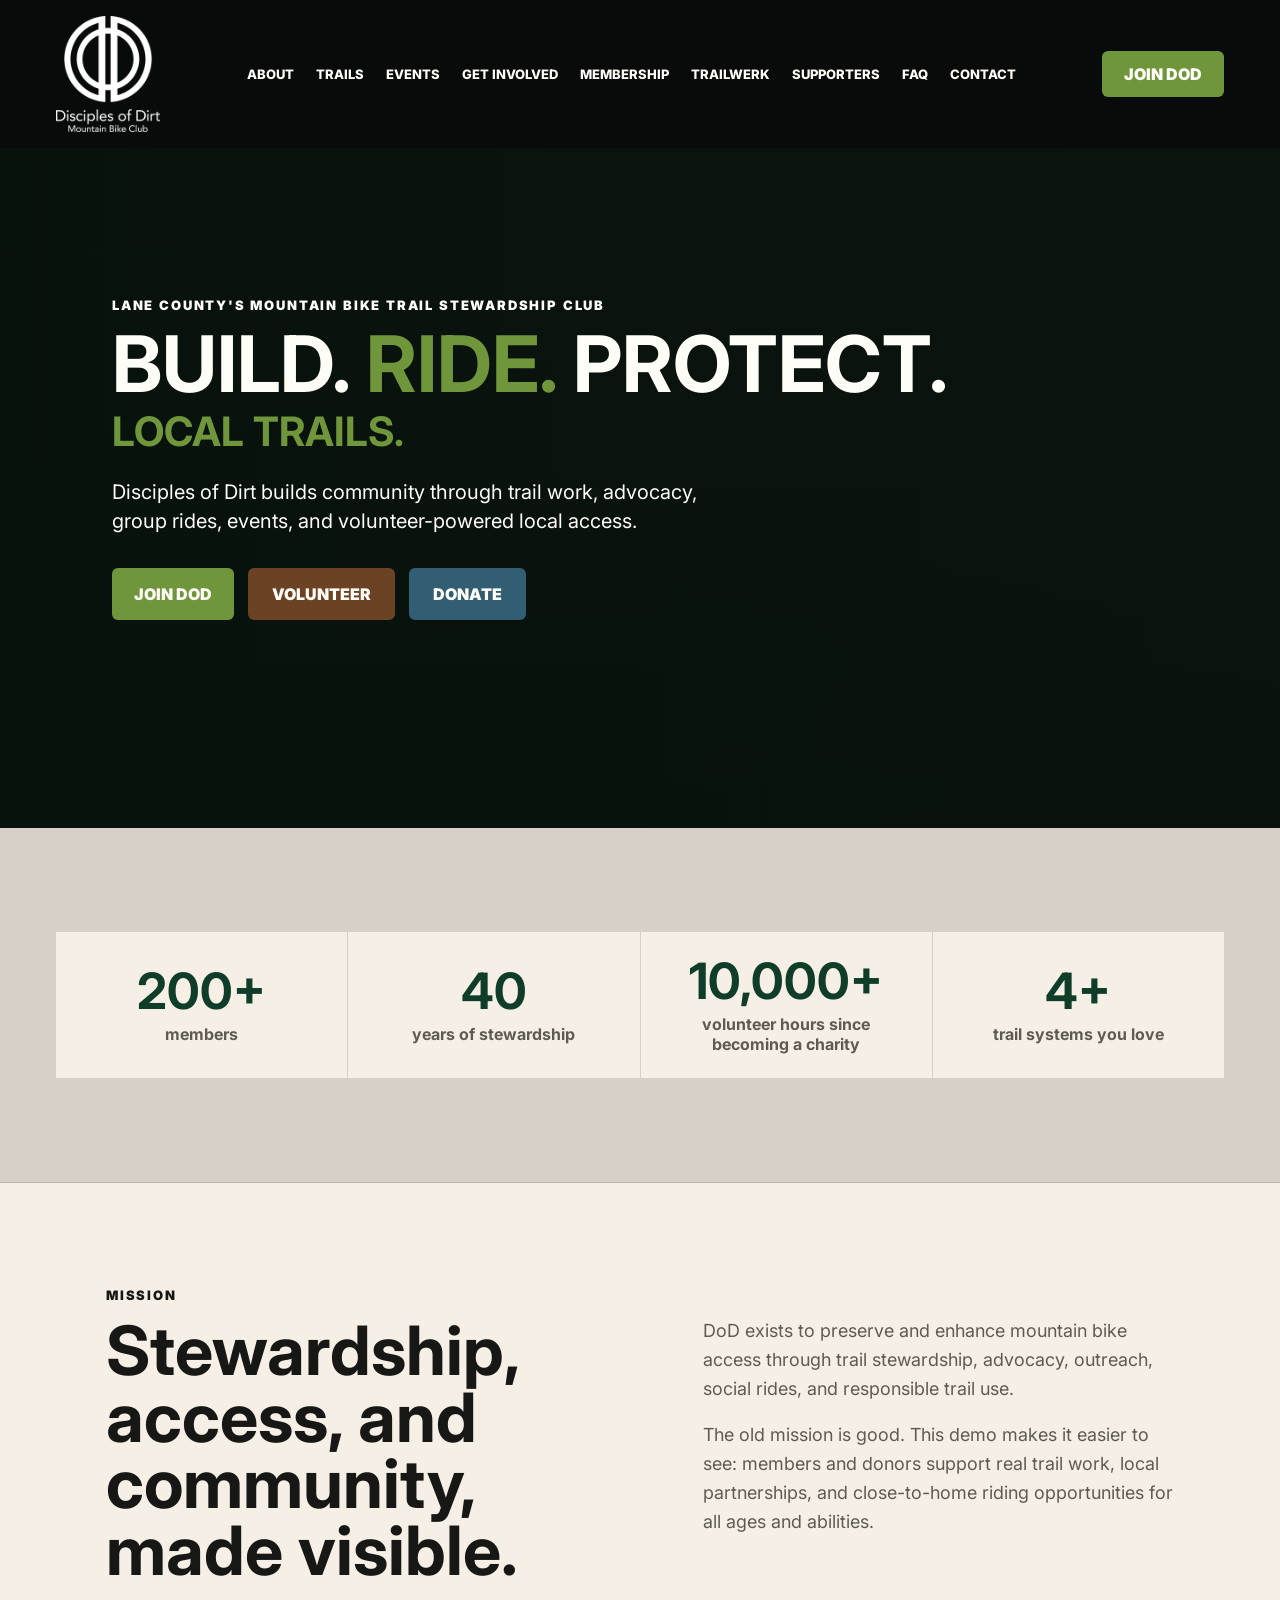
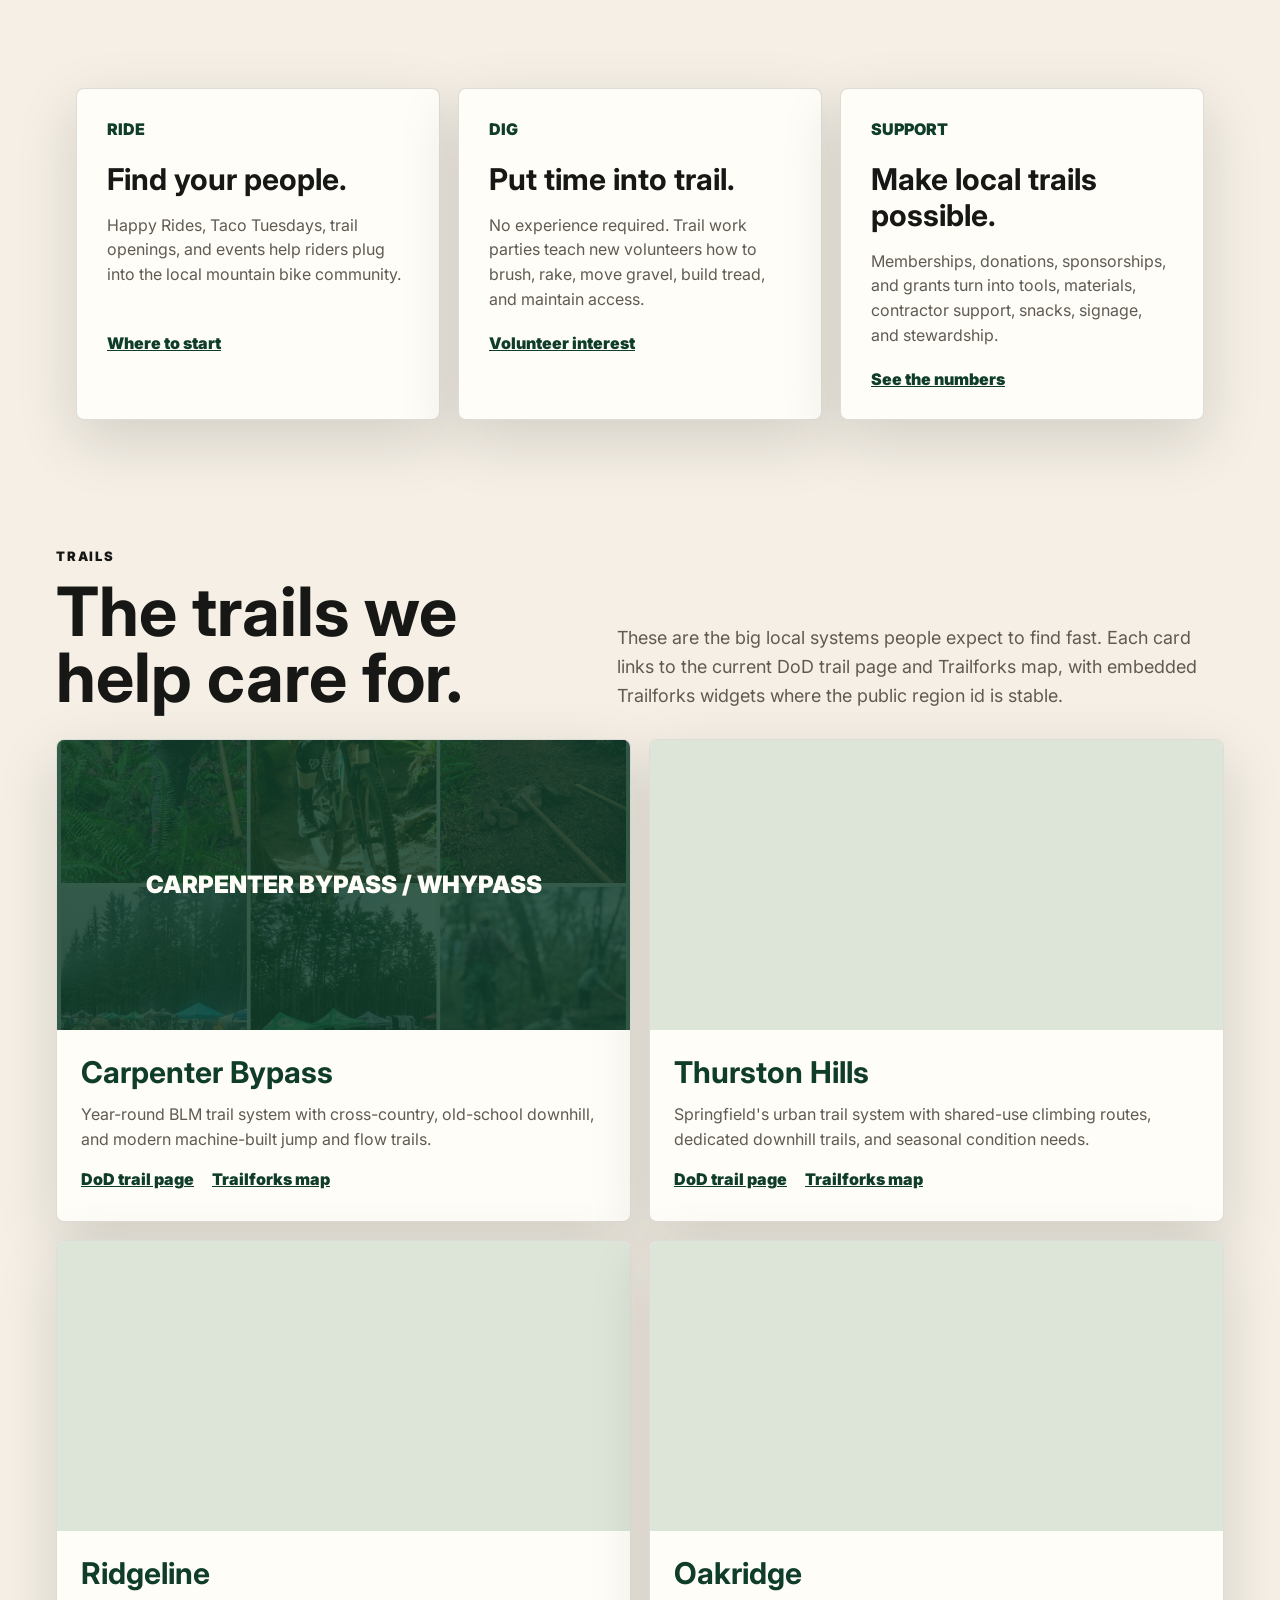
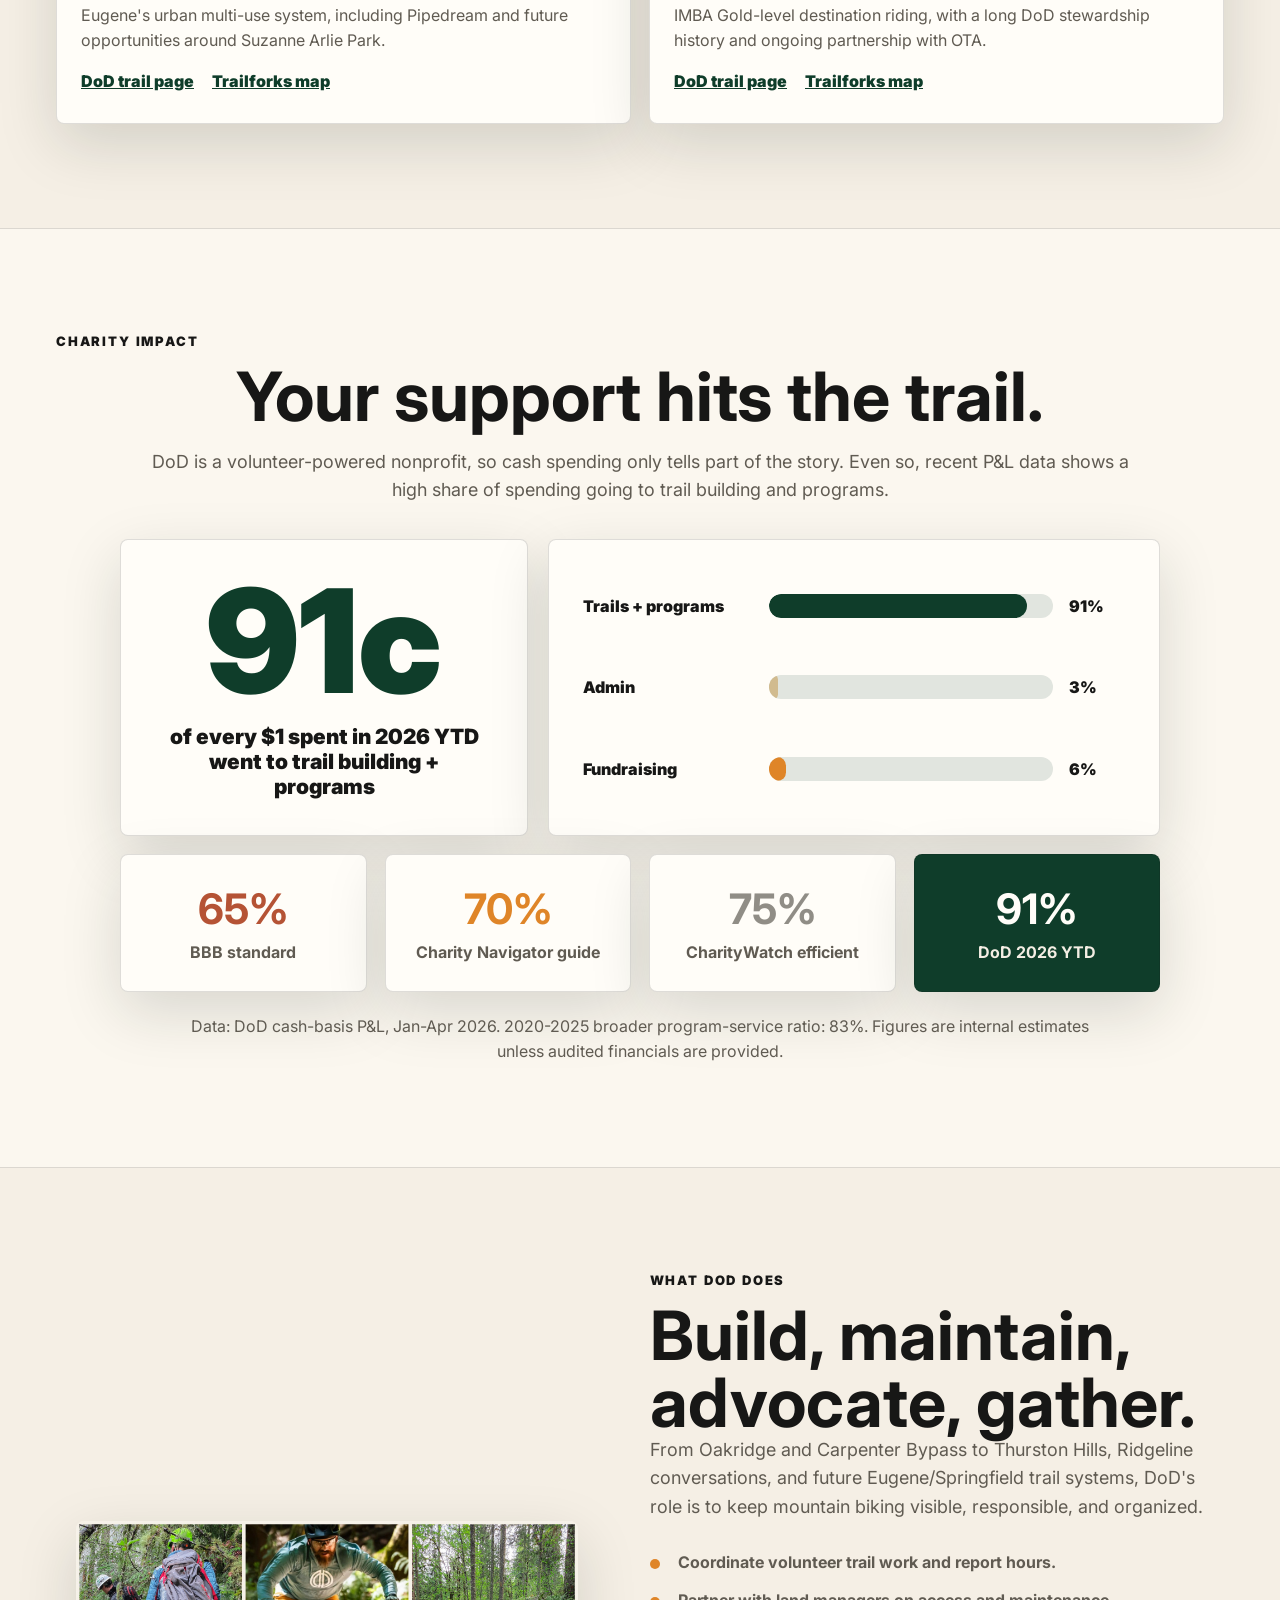
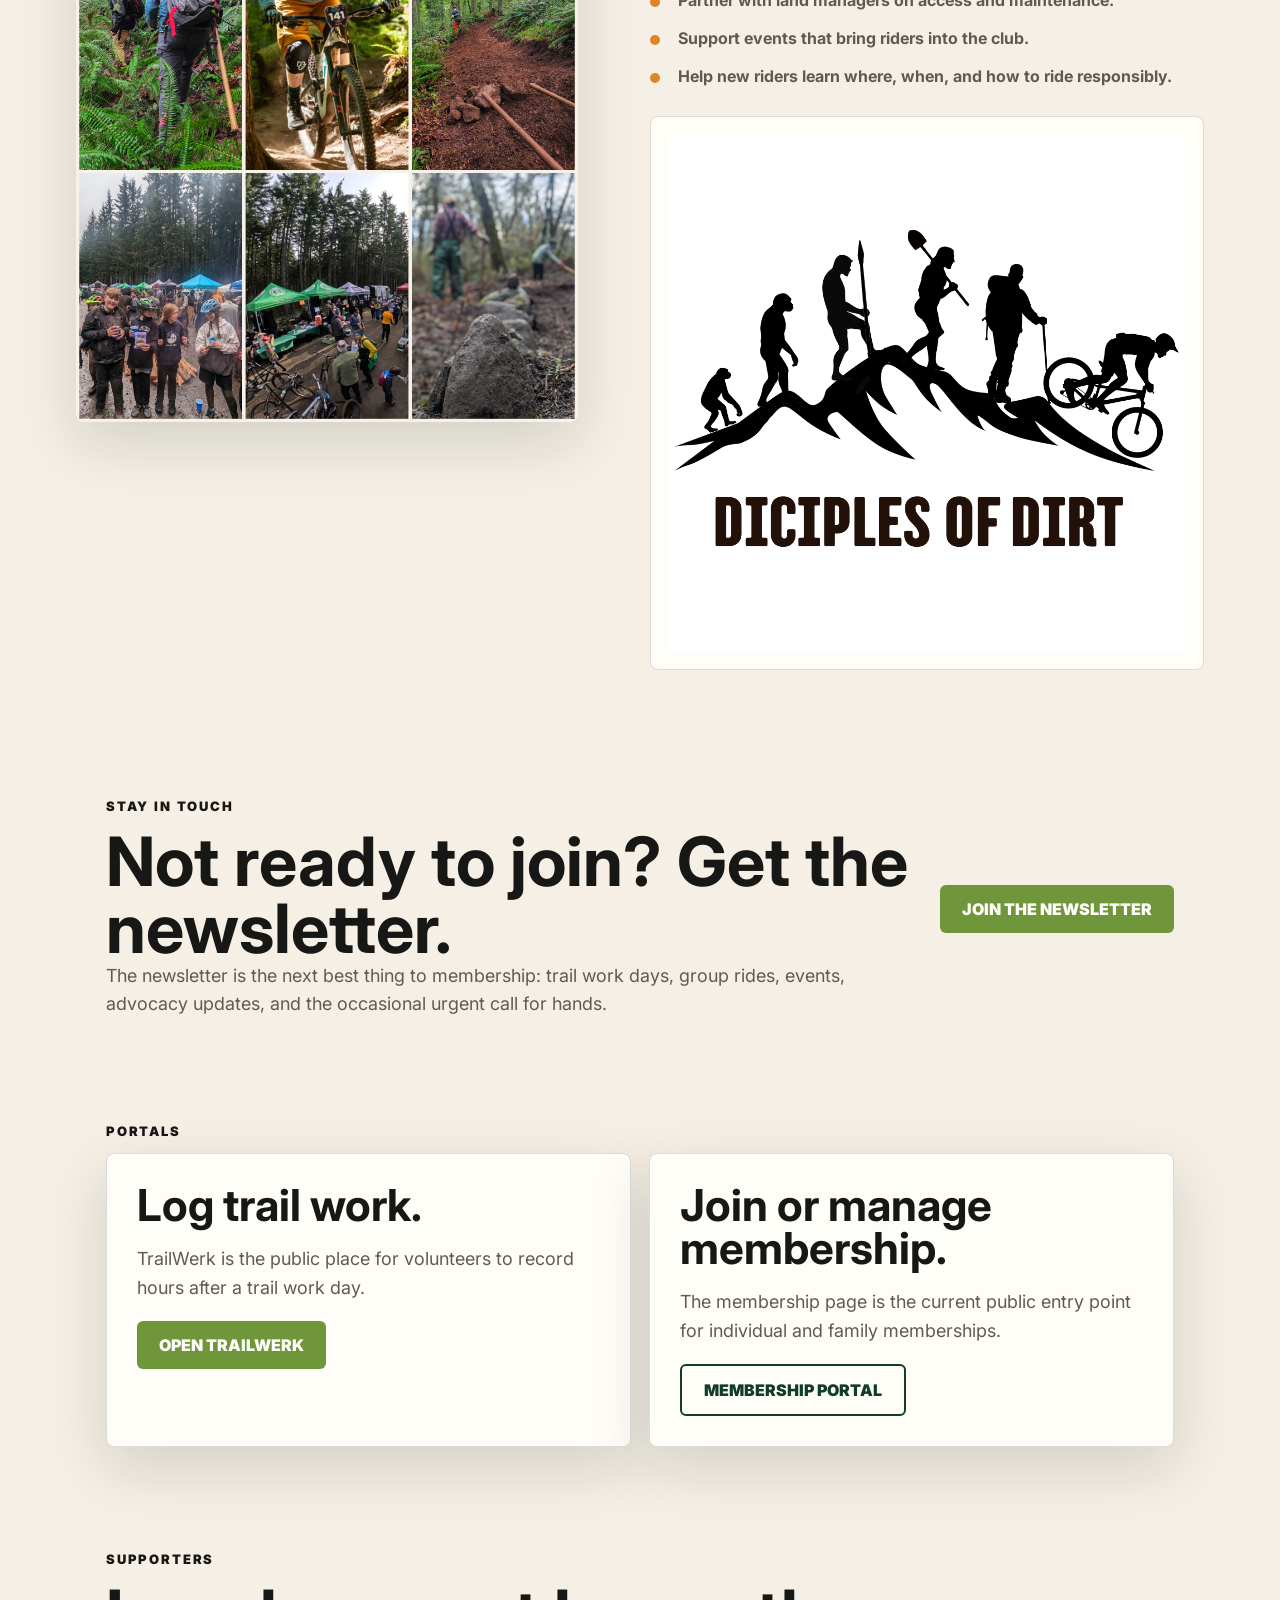
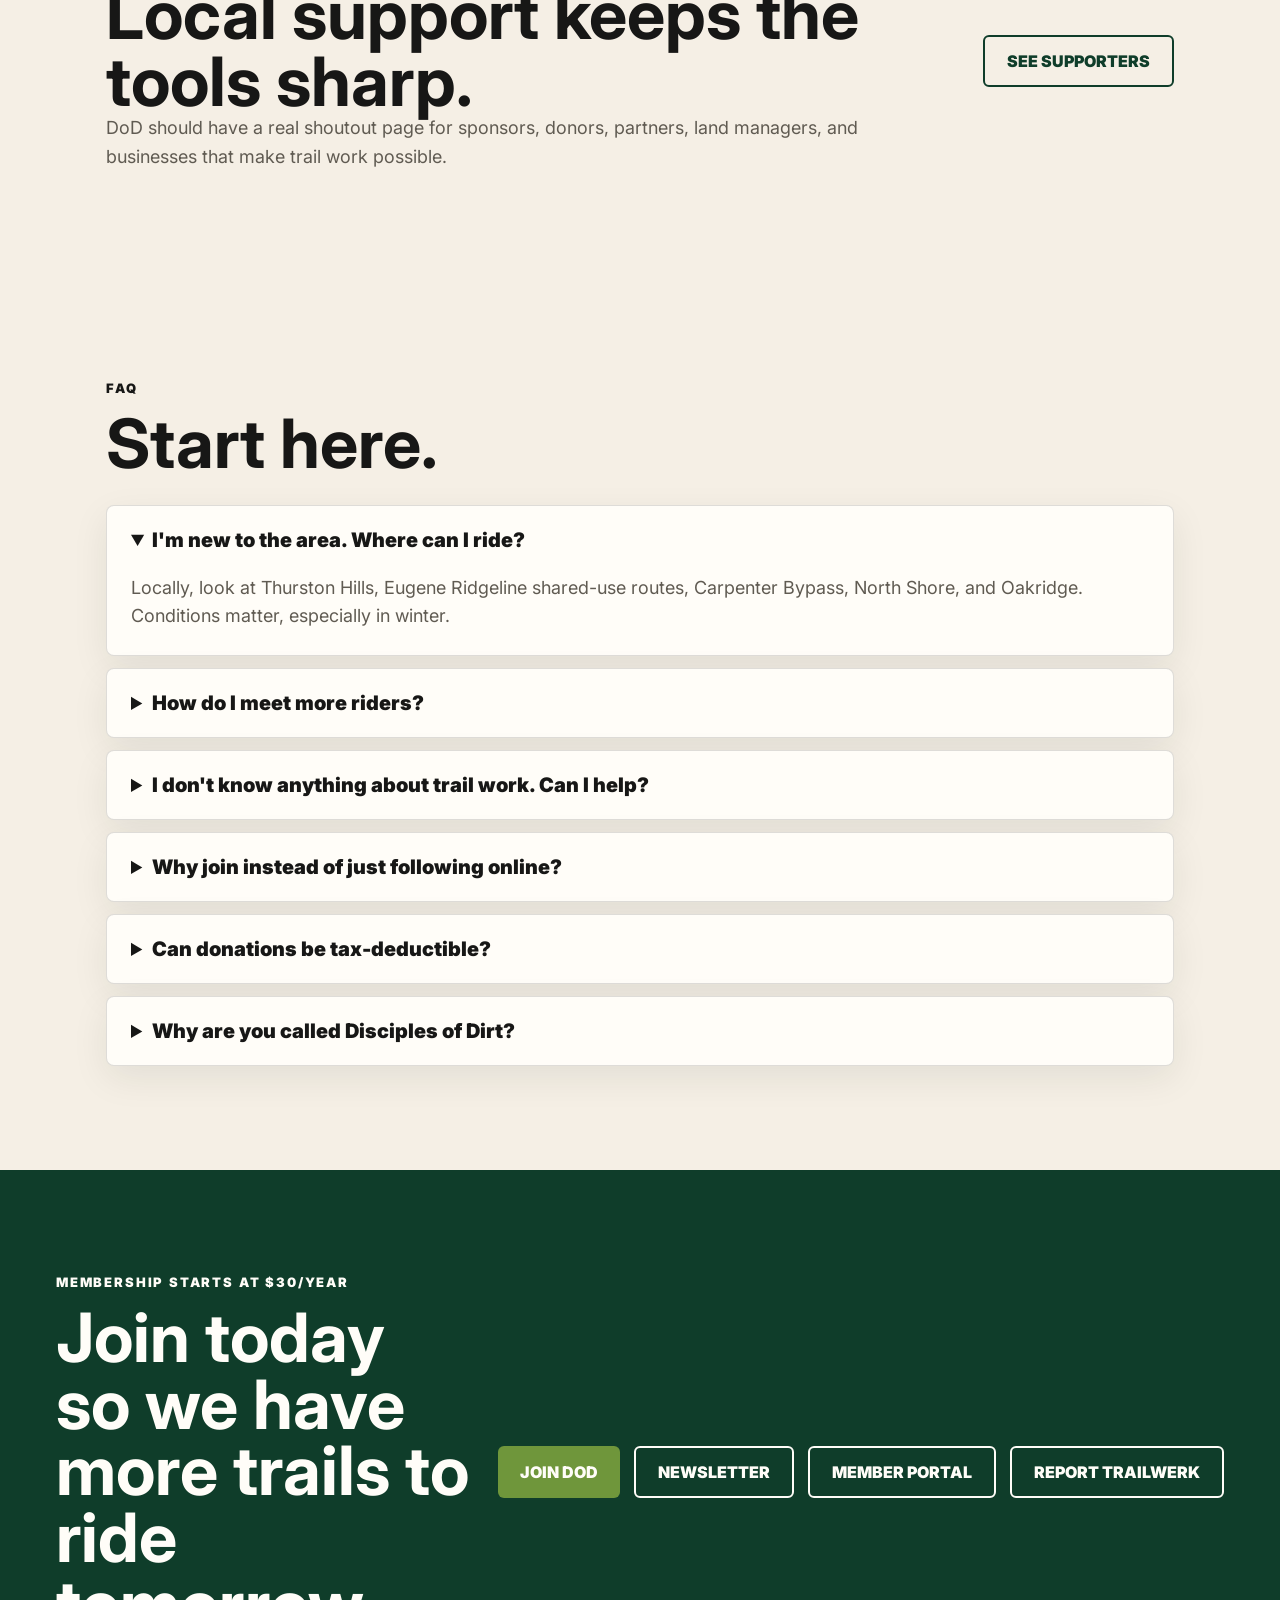
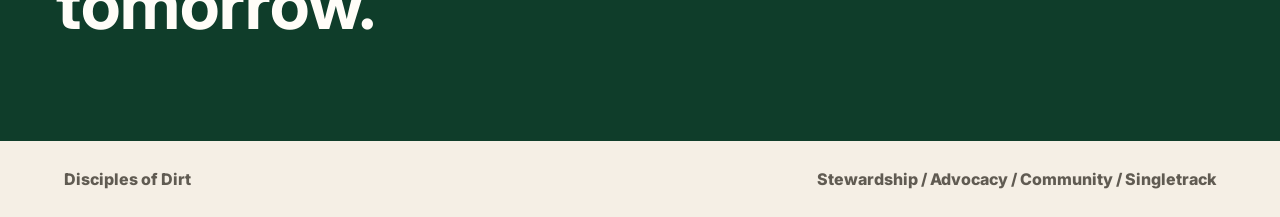
==== index.html @ c97eff6a "Add evolution stewardship illustration" ====
<!doctype html>
<html lang="en">
<head>
  <meta charset="utf-8">
  <meta name="viewport" content="width=device-width, initial-scale=1">
  <title>Disciples of Dirt | Trails, Stewardship, Community</title>
  <meta name="description" content="Disciples of Dirt builds, maintains, and protects mountain bike trails in Oregon's Southern Willamette Valley.">
  <link rel="preconnect" href="https://fonts.googleapis.com">
  <link rel="preconnect" href="https://fonts.gstatic.com" crossorigin>
  <link href="https://fonts.googleapis.com/css2?family=Inter:wght@400;600;700;800;900&display=swap" rel="stylesheet">
  <link rel="stylesheet" href="styles.css">
</head>
<body>
  <header class="site-header" data-header>
    <a class="brand" href="#top" aria-label="Disciples of Dirt home">
      <img class="brand-logo" src="assets/dod-logo-white-text.png" alt="Disciples of Dirt">
    </a>
    <button class="nav-toggle" type="button" data-nav-toggle aria-label="Open navigation" aria-expanded="false">
      <span></span>
      <span></span>
      <span></span>
    </button>
    <nav class="nav" aria-label="Primary navigation">
      <a href="#mission">About</a>
      <a href="#trails">Trails</a>
      <a href="https://disciplesofdirt.org/events/">Events</a>
      <a href="#get-involved">Get Involved</a>
      <a href="https://disciplesofdirt.org/membership">Membership</a>
      <a href="https://trailwerk.org/">TrailWerk</a>
      <a href="supporters.html">Supporters</a>
      <a href="#faq">FAQ</a>
      <a href="https://disciplesofdirt.org/contact-us/">Contact</a>
    </nav>
    <a class="header-cta" href="#join">Join DoD</a>
  </header>

  <main id="top">
    <section class="hero" aria-label="Disciples of Dirt overview">
      <picture>
        <source media="(max-width: 720px)" srcset="assets/website-banner-mobile.jpg">
        <img class="hero-image" src="assets/website-banner-desktop.jpg" alt="DoD trailwork, riding, community events, and trail building scenes">
      </picture>
      <div class="hero-scrim"></div>
      <div class="hero-content">
        <p class="eyebrow">Lane County's mountain bike trail stewardship club</p>
        <h1>Build. <span>Ride.</span> Protect.<small>Local trails.</small></h1>
        <p class="hero-copy">Disciples of Dirt builds community through trail work, advocacy, group rides, events, and volunteer-powered local access.</p>
        <div class="hero-actions">
          <a class="button primary" href="#join">Join DoD</a>
          <a class="button secondary brown" href="#get-involved">Volunteer</a>
          <a class="button secondary blue" href="https://disciplesofdirt.org/donate/">Donate</a>
        </div>
      </div>
    </section>

    <section class="impact-strip" aria-label="Key club statistics">
      <div>
        <strong>200+</strong>
        <span>members</span>
      </div>
      <div>
        <strong>40</strong>
        <span>years of stewardship</span>
      </div>
      <div>
        <strong>10,000+</strong>
        <span>volunteer hours since becoming a charity</span>
      </div>
      <div>
        <strong>4+</strong>
        <span>trail systems you love</span>
      </div>
    </section>

    <section class="mission-section" id="mission">
      <div class="section-kicker">Mission</div>
      <div class="mission-layout">
        <h2>Stewardship, access, and community, made visible.</h2>
        <div class="mission-copy">
          <p>DoD exists to preserve and enhance mountain bike access through trail stewardship, advocacy, outreach, social rides, and responsible trail use.</p>
          <p>The old mission is good. This demo makes it easier to see: members and donors support real trail work, local partnerships, and close-to-home riding opportunities for all ages and abilities.</p>
        </div>
      </div>
    </section>

    <section class="action-grid" id="get-involved" aria-label="Ways to get involved">
      <article class="action-card">
        <span class="card-label">Ride</span>
        <h3>Find your people.</h3>
        <p>Happy Rides, Taco Tuesdays, trail openings, and events help riders plug into the local mountain bike community.</p>
        <a href="#faq">Where to start</a>
      </article>
      <article class="action-card">
        <span class="card-label">Dig</span>
        <h3>Put time into trail.</h3>
        <p>No experience required. Trail work parties teach new volunteers how to brush, rake, move gravel, build tread, and maintain access.</p>
        <a href="#join">Volunteer interest</a>
      </article>
      <article class="action-card">
        <span class="card-label">Support</span>
        <h3>Make local trails possible.</h3>
        <p>Memberships, donations, sponsorships, and grants turn into tools, materials, contractor support, snacks, signage, and stewardship.</p>
        <a href="#impact">See the numbers</a>
      </article>
    </section>

    <section class="trail-section" id="trails">
      <div class="section-kicker">Trails</div>
      <div class="trail-header">
        <h2>The trails we help care for.</h2>
        <p>These are the big local systems people expect to find fast. Each card links to the current DoD trail page and Trailforks map, with embedded Trailforks widgets where the public region id is stable.</p>
      </div>
      <div class="trail-grid">
        <article class="trail-card">
          <div class="trail-map fallback-map">
            <span>Carpenter Bypass / Whypass</span>
          </div>
          <div class="trail-card-copy">
            <h3>Carpenter Bypass</h3>
            <p>Year-round BLM trail system with cross-country, old-school downhill, and modern machine-built jump and flow trails.</p>
            <a href="https://disciplesofdirt.org/carpenter-bypass/">DoD trail page</a>
            <a href="https://www.trailforks.com/region/carpenter-bypass/">Trailforks map</a>
          </div>
        </article>
        <article class="trail-card">
          <iframe class="trail-map" title="Thurston Hills Trailforks map" loading="lazy" src="https://www.trailforks.com/widgets/region_map/?rid=24154&activitytype=1&maptype=trailforks&trailstyle=difficulty&controls=1&noheader=1"></iframe>
          <div class="trail-card-copy">
            <h3>Thurston Hills</h3>
            <p>Springfield's urban trail system with shared-use climbing routes, dedicated downhill trails, and seasonal condition needs.</p>
            <a href="https://disciplesofdirt.org/thurston-hills/">DoD trail page</a>
            <a href="https://www.trailforks.com/region/thurston-hills-natural-area-24154/">Trailforks map</a>
          </div>
        </article>
        <article class="trail-card">
          <iframe class="trail-map" title="Ridgeline Trailforks map" loading="lazy" src="https://www.trailforks.com/widgets/region_map/?rid=21217&activitytype=1&maptype=trailforks&trailstyle=difficulty&controls=1&noheader=1"></iframe>
          <div class="trail-card-copy">
            <h3>Ridgeline</h3>
            <p>Eugene's urban multi-use system, including Pipedream and future opportunities around Suzanne Arlie Park.</p>
            <a href="https://disciplesofdirt.org/ridgeline/">DoD trail page</a>
            <a href="https://www.trailforks.com/region/ridgeline-park-21217/">Trailforks map</a>
          </div>
        </article>
        <article class="trail-card">
          <iframe class="trail-map" title="Oakridge Trailforks map" loading="lazy" src="https://www.trailforks.com/widgets/region_map/?rid=4319&activitytype=1&maptype=trailforks&trailstyle=difficulty&controls=1&noheader=1"></iframe>
          <div class="trail-card-copy">
            <h3>Oakridge</h3>
            <p>IMBA Gold-level destination riding, with a long DoD stewardship history and ongoing partnership with OTA.</p>
            <a href="https://disciplesofdirt.org/oakridge/">DoD trail page</a>
            <a href="https://www.trailforks.com/region/oakridge/">Trailforks map</a>
          </div>
        </article>
      </div>
    </section>

    <section class="efficiency-section" id="impact">
      <div class="section-kicker">Charity impact</div>
      <div class="efficiency-header">
        <h2>Your support hits the trail.</h2>
        <p>DoD is a volunteer-powered nonprofit, so cash spending only tells part of the story. Even so, recent P&L data shows a high share of spending going to trail building and programs.</p>
      </div>
      <div class="efficiency-panel">
        <div class="big-stat">
          <span>91c</span>
          <p>of every $1 spent in 2026 YTD went to trail building + programs</p>
        </div>
        <div class="ratio-bars" aria-label="Expense ratio comparison">
          <div class="bar-row">
            <span>Trails + programs</span>
            <div class="bar"><i style="width:91%"></i></div>
            <strong>91%</strong>
          </div>
          <div class="bar-row">
            <span>Admin</span>
            <div class="bar muted"><i style="width:3%"></i></div>
            <strong>3%</strong>
          </div>
          <div class="bar-row">
            <span>Fundraising</span>
            <div class="bar orange"><i style="width:6%"></i></div>
            <strong>6%</strong>
          </div>
        </div>
      </div>
      <div class="benchmark-grid" aria-label="Nonprofit benchmark context">
        <div><strong>65%</strong><span>BBB standard</span></div>
        <div><strong>70%</strong><span>Charity Navigator guide</span></div>
        <div><strong>75%</strong><span>CharityWatch efficient</span></div>
        <div class="dod"><strong>91%</strong><span>DoD 2026 YTD</span></div>
      </div>
      <p class="data-note">Data: DoD cash-basis P&L, Jan-Apr 2026. 2020-2025 broader program-service ratio: 83%. Figures are internal estimates unless audited financials are provided.</p>
    </section>

    <section class="story-section">
      <div class="story-media">
        <img src="assets/website-banner-square.jpg" alt="Square collage of DoD trailwork, riding, event, and trail scenes">
      </div>
      <div class="story-copy">
        <div class="section-kicker">What DoD does</div>
        <h2>Build, maintain, advocate, gather.</h2>
        <p>From Oakridge and Carpenter Bypass to Thurston Hills, Ridgeline conversations, and future Eugene/Springfield trail systems, DoD's role is to keep mountain biking visible, responsible, and organized.</p>
        <ul class="check-list">
          <li>Coordinate volunteer trail work and report hours.</li>
          <li>Partner with land managers on access and maintenance.</li>
          <li>Support events that bring riders into the club.</li>
          <li>Help new riders learn where, when, and how to ride responsibly.</li>
        </ul>
        <figure class="evolution-mark">
          <img src="assets/dod-evolution-stewardship.png" alt="Disciples of Dirt evolution illustration with trail builders and mountain biker">
        </figure>
      </div>
    </section>

    <section class="newsletter-section" id="newsletter">
      <div>
        <div class="section-kicker">Stay in touch</div>
        <h2>Not ready to join? Get the newsletter.</h2>
        <p>The newsletter is the next best thing to membership: trail work days, group rides, events, advocacy updates, and the occasional urgent call for hands.</p>
      </div>
      <a class="button primary" href="https://disciplesofdirt.org/newsletters/">Join the newsletter</a>
    </section>

    <section class="portal-section" aria-label="Member and volunteer portals">
      <div class="section-kicker">Portals</div>
      <div class="portal-grid">
        <article>
          <h2>Log trail work.</h2>
          <p>TrailWerk is the public place for volunteers to record hours after a trail work day.</p>
          <a class="button primary" href="https://trailwerk.org/">Open TrailWerk</a>
        </article>
        <article>
          <h2>Join or manage membership.</h2>
          <p>The membership page is the current public entry point for individual and family memberships.</p>
          <a class="button secondary dark" href="https://disciplesofdirt.org/membership/">Membership portal</a>
        </article>
      </div>
    </section>

    <section class="supporter-preview">
      <div>
        <div class="section-kicker">Supporters</div>
        <h2>Local support keeps the tools sharp.</h2>
        <p>DoD should have a real shoutout page for sponsors, donors, partners, land managers, and businesses that make trail work possible.</p>
      </div>
      <a class="button secondary dark" href="supporters.html">See supporters</a>
    </section>

    <section class="faq-section" id="faq">
      <div class="section-kicker">FAQ</div>
      <h2>Start here.</h2>
      <div class="accordion" data-accordion>
        <details open>
          <summary>I'm new to the area. Where can I ride?</summary>
          <p>Locally, look at Thurston Hills, Eugene Ridgeline shared-use routes, Carpenter Bypass, North Shore, and Oakridge. Conditions matter, especially in winter.</p>
        </details>
        <details>
          <summary>How do I meet more riders?</summary>
          <p>Come to a Happy Ride, Taco Tuesday at Thurston, a trail work day, or introduce yourself in the Eugene mountain bike community online.</p>
        </details>
        <details>
          <summary>I don't know anything about trail work. Can I help?</summary>
          <p>Yes. Every volunteer starts somewhere. Experienced trail stewards can teach brushing, raking, tread repair, drainage, hauling, and tool safety.</p>
        </details>
        <details>
          <summary>Why join instead of just following online?</summary>
          <p>Membership funds trail building, maintenance, advocacy, insurance, tools, and events. It also shows land managers that mountain bikers are organized.</p>
        </details>
        <details>
          <summary>Can donations be tax-deductible?</summary>
          <p>DoD is a registered nonprofit. Donations may be tax-deductible; check your own tax situation for details.</p>
        </details>
        <details>
          <summary>Why are you called Disciples of Dirt?</summary>
          <p>Because the club loves dirt, singletrack, and the good work of keeping trails open, sustainable, and fun.</p>
        </details>
      </div>
    </section>

    <section class="join-section" id="join">
      <div>
        <p class="eyebrow">Membership starts at $30/year</p>
        <h2>Join today so we have more trails to ride tomorrow.</h2>
      </div>
      <div class="join-actions">
        <a class="button primary" href="https://disciplesofdirt.org/get-involved/">Join DoD</a>
        <a class="button secondary" href="https://disciplesofdirt.org/newsletters/">Newsletter</a>
        <a class="button secondary" href="https://disciplesofdirt.org/membership/">Member portal</a>
        <a class="button secondary dark" href="https://trailwerk.org/">Report TrailWerk</a>
      </div>
    </section>
  </main>

  <footer class="site-footer">
    <span>Disciples of Dirt</span>
    <span>Stewardship / Advocacy / Community / Singletrack</span>
  </footer>

  <script src="script.js"></script>
</body>
</html>
---- styles.css ----
:root {
  --green: #0f3d2a;
  --green-2: #1f6544;
  --moss: #6f963b;
  --brown: #6b4223;
  --blue: #315e72;
  --orange: #df8528;
  --rust: #b55335;
  --tan: #d1bb8f;
  --paper: #f5efe5;
  --panel: #fffdf8;
  --ink: #171716;
  --muted: #605b52;
  --line: rgba(23, 23, 22, 0.14);
  --shadow: 0 20px 60px rgba(19, 34, 26, 0.15);
  --page-pad: 56px;
}

* {
  box-sizing: border-box;
}

html {
  scroll-behavior: smooth;
}

body {
  margin: 0;
  font-family: Inter, Arial, sans-serif;
  color: var(--ink);
  background: var(--paper);
}

a {
  color: inherit;
}

.site-header {
  position: fixed;
  z-index: 20;
  top: 0;
  left: 0;
  right: 0;
  display: flex;
  align-items: center;
  justify-content: space-between;
  gap: 24px;
  padding: 16px var(--page-pad);
  color: #fffdf8;
  background: rgba(9, 11, 10, 0.86);
  transition: background 180ms ease, color 180ms ease, box-shadow 180ms ease;
}

.site-header.is-scrolled {
  background: rgba(9, 11, 10, 0.94);
  color: #fffdf8;
  box-shadow: 0 8px 28px rgba(0, 0, 0, 0.08);
  backdrop-filter: blur(12px);
}

.brand {
  display: inline-flex;
  align-items: center;
  gap: 12px;
  text-decoration: none;
  min-width: 96px;
}

.brand-logo {
  width: 104px;
  height: auto;
  display: block;
}

.nav {
  display: flex;
  align-items: center;
  gap: 22px;
  font-size: 13px;
  font-weight: 800;
  text-transform: uppercase;
}

.nav a,
.header-cta {
  text-decoration: none;
}

.header-cta {
  padding: 13px 22px;
  background: var(--moss);
  border-radius: 6px;
  font-weight: 900;
  text-transform: uppercase;
}

.nav-toggle {
  display: none;
  width: 44px;
  height: 44px;
  padding: 10px;
  border: 0;
  background: transparent;
  color: #fffdf8;
  cursor: pointer;
}

.nav-toggle span {
  display: block;
  height: 2px;
  margin: 6px 0;
  background: currentColor;
  border-radius: 999px;
}

.hero {
  position: relative;
  min-height: 780px;
  min-height: 92svh;
  display: grid;
  align-items: stretch;
  overflow: hidden;
  background: #0b130d;
}

.hero-image,
.hero picture {
  position: absolute;
  inset: 0;
  width: 100%;
  height: 100%;
}

.hero-image {
  object-fit: cover;
  object-position: center center;
}

.hero-scrim {
  position: absolute;
  inset: 0;
  background:
    linear-gradient(90deg, rgba(8, 18, 13, 0.88), rgba(8, 18, 13, 0.54) 43%, rgba(8, 18, 13, 0.16)),
    linear-gradient(0deg, rgba(8, 18, 13, 0.72), transparent 60%);
}

.hero-content {
  position: relative;
  z-index: 2;
  width: min(940px, calc(100% - 2 * var(--page-pad)));
  margin: 0;
  padding: 190px 0 86px var(--page-pad);
  color: #fffdf8;
  text-align: left;
  align-self: end;
}

.eyebrow,
.section-kicker {
  margin: 0 0 14px;
  font-size: 13px;
  font-weight: 900;
  letter-spacing: 0.14em;
  text-transform: uppercase;
}

.hero h1 {
  margin: 0;
  font-size: 78px;
  line-height: 0.95;
  letter-spacing: 0;
  text-transform: uppercase;
}

.hero h1 span,
.hero h1 small {
  color: var(--moss);
}

.hero h1 small {
  display: block;
  margin-top: 12px;
  font-size: 0.52em;
}

.hero-copy {
  max-width: 620px;
  margin: 26px 0 0;
  font-size: 20px;
  line-height: 1.45;
}

.hero-actions,
.join-actions {
  display: flex;
  flex-wrap: wrap;
  justify-content: flex-start;
  gap: 14px;
  margin-top: 32px;
}

.button {
  display: inline-flex;
  align-items: center;
  justify-content: center;
  min-height: 48px;
  padding: 14px 22px;
  border-radius: 6px;
  font-weight: 900;
  text-decoration: none;
  text-align: center;
  text-transform: uppercase;
}

.button.primary {
  background: var(--moss);
  color: #fffdf8;
}

.button.secondary {
  border: 2px solid #fffdf8;
  color: #fffdf8;
}

.button.brown {
  background: var(--brown);
  border-color: var(--brown);
}

.button.blue {
  background: var(--blue);
  border-color: var(--blue);
}

.button.secondary.dark {
  border-color: var(--green);
  color: var(--green);
}

.impact-strip {
  display: grid;
  grid-template-columns: repeat(4, 1fr);
  gap: 1px;
  background: var(--line);
  border-bottom: 1px solid var(--line);
}

.impact-strip div {
  min-height: 132px;
  display: grid;
  align-content: center;
  gap: 8px;
  padding: 24px;
  background: var(--paper);
  text-align: center;
}

.impact-strip strong {
  color: var(--green);
  font-size: 50px;
  line-height: 1;
}

.impact-strip span {
  color: var(--muted);
  font-weight: 700;
}

section {
  padding: 104px var(--page-pad);
}

.mission-section,
.faq-section {
  max-width: 1180px;
  margin: 0 auto;
}

.mission-layout {
  display: grid;
  grid-template-columns: 1.05fr 0.95fr;
  gap: clamp(28px, 6vw, 86px);
  align-items: start;
}

h2 {
  margin: 0;
  font-size: 68px;
  line-height: 0.98;
  letter-spacing: 0;
}

.mission-copy p,
.efficiency-header p,
.story-copy p,
.accordion p {
  margin: 0;
  color: var(--muted);
  font-size: 18px;
  line-height: 1.6;
}

.mission-copy {
  display: grid;
  gap: 18px;
}

.action-grid {
  max-width: 1240px;
  margin: 0 auto;
  display: grid;
  grid-template-columns: repeat(3, 1fr);
  gap: 18px;
  padding-top: 0;
}

.trail-section {
  max-width: 1320px;
  margin: 0 auto;
  padding-top: 24px;
}

.trail-header {
  display: grid;
  grid-template-columns: 0.9fr 1.1fr;
  gap: clamp(26px, 5vw, 72px);
  align-items: end;
  margin-bottom: 28px;
}

.trail-header p,
.newsletter-section p,
.supporter-preview p {
  margin: 0;
  color: var(--muted);
  font-size: 18px;
  line-height: 1.6;
}

.trail-grid {
  display: grid;
  grid-template-columns: repeat(2, 1fr);
  gap: 18px;
}

.trail-card {
  overflow: hidden;
  background: var(--panel);
  border: 1px solid var(--line);
  border-radius: 8px;
  box-shadow: var(--shadow);
}

.trail-map {
  width: 100%;
  height: 290px;
  display: block;
  border: 0;
  background: #dde4d8;
}

.fallback-map {
  display: grid;
  place-items: center;
  padding: 26px;
  color: #fffdf8;
  background:
    linear-gradient(rgba(15, 61, 42, 0.84), rgba(15, 61, 42, 0.84)),
    url("assets/website-banner-square.jpg") center / cover;
  text-align: center;
  font-size: 24px;
  font-weight: 900;
  text-transform: uppercase;
}

.trail-card-copy {
  padding: 24px;
}

.trail-card h3 {
  margin: 0 0 12px;
  color: var(--green);
  font-size: 30px;
}

.trail-card p {
  margin: 0 0 18px;
  color: var(--muted);
  line-height: 1.55;
}

.trail-card a {
  display: inline-flex;
  margin: 0 14px 8px 0;
  color: var(--green);
  font-weight: 900;
}

.action-card {
  padding: 30px;
  background: var(--panel);
  border: 1px solid var(--line);
  border-radius: 8px;
  box-shadow: var(--shadow);
}

.card-label {
  color: var(--green);
  font-weight: 900;
  text-transform: uppercase;
}

.action-card h3 {
  margin: 22px 0 14px;
  font-size: 30px;
}

.action-card p {
  min-height: 104px;
  color: var(--muted);
  line-height: 1.55;
}

.action-card a {
  color: var(--green);
  font-weight: 900;
}

.efficiency-section {
  background: #fbf7ef;
  border-block: 1px solid var(--line);
}

.efficiency-header {
  max-width: 980px;
  margin: 0 auto 34px;
  text-align: center;
}

.efficiency-header p {
  margin-top: 18px;
}

.efficiency-panel {
  max-width: 1040px;
  margin: 0 auto;
  display: grid;
  grid-template-columns: 0.8fr 1.2fr;
  gap: 20px;
  align-items: stretch;
}

.big-stat,
.ratio-bars,
.benchmark-grid div {
  background: var(--panel);
  border: 1px solid var(--line);
  border-radius: 8px;
  box-shadow: var(--shadow);
}

.big-stat {
  display: grid;
  place-items: center;
  padding: 36px;
  text-align: center;
}

.big-stat span {
  color: var(--green);
  font-size: 144px;
  font-weight: 900;
  line-height: 0.9;
}

.big-stat p {
  max-width: 360px;
  margin: 18px auto 0;
  font-size: 21px;
  font-weight: 900;
}

.ratio-bars {
  display: grid;
  gap: 18px;
  padding: 34px;
}

.bar-row {
  display: grid;
  grid-template-columns: 170px 1fr 56px;
  gap: 16px;
  align-items: center;
}

.bar-row span,
.bar-row strong {
  font-weight: 900;
}

.bar {
  height: 24px;
  overflow: hidden;
  background: rgba(15, 61, 42, 0.12);
  border-radius: 999px;
}

.bar i {
  display: block;
  height: 100%;
  background: var(--green);
  border-radius: inherit;
}

.bar.muted i {
  background: var(--tan);
}

.bar.orange i {
  background: var(--orange);
}

.benchmark-grid {
  max-width: 1040px;
  margin: 18px auto 0;
  display: grid;
  grid-template-columns: repeat(4, 1fr);
  gap: 18px;
}

.benchmark-grid div {
  min-height: 138px;
  display: grid;
  align-content: center;
  gap: 8px;
  padding: 18px;
  text-align: center;
}

.benchmark-grid strong {
  font-size: 42px;
  color: var(--rust);
}

.benchmark-grid div:nth-child(2) strong {
  color: var(--orange);
}

.benchmark-grid div:nth-child(3) strong {
  color: #908d86;
}

.benchmark-grid .dod {
  background: var(--green);
  color: #fffdf8;
}

.benchmark-grid .dod strong {
  color: #fffdf8;
}

.benchmark-grid span {
  color: var(--muted);
  font-weight: 700;
}

.benchmark-grid .dod span {
  color: #f4eee4;
}

.data-note {
  max-width: 920px;
  margin: 22px auto 0;
  color: var(--muted);
  text-align: center;
  line-height: 1.55;
}

.story-section {
  max-width: 1240px;
  margin: 0 auto;
  display: grid;
  grid-template-columns: 0.95fr 1.05fr;
  gap: clamp(28px, 6vw, 72px);
  align-items: center;
}

.newsletter-section,
.portal-section,
.supporter-preview {
  max-width: 1180px;
  margin: 0 auto;
}

.newsletter-section,
.supporter-preview {
  display: grid;
  grid-template-columns: 1fr auto;
  gap: 32px;
  align-items: center;
}

.newsletter-section {
  padding-top: 24px;
}

.supporter-preview {
  padding-top: 0;
}

.portal-section {
  padding-top: 0;
}

.portal-grid {
  display: grid;
  grid-template-columns: repeat(2, 1fr);
  gap: 18px;
}

.portal-grid article {
  display: grid;
  align-content: start;
  justify-items: start;
  gap: 18px;
  min-height: 260px;
  padding: 30px;
  background: var(--panel);
  border: 1px solid var(--line);
  border-radius: 8px;
  box-shadow: var(--shadow);
}

.portal-grid h2 {
  font-size: 44px;
}

.portal-grid p {
  max-width: 520px;
  margin: 0;
  color: var(--muted);
  font-size: 18px;
  line-height: 1.6;
}

.story-media img {
  width: 100%;
  display: block;
  border-radius: 8px;
  box-shadow: var(--shadow);
}

.check-list {
  display: grid;
  gap: 14px;
  margin: 28px 0 0;
  padding: 0;
  list-style: none;
}

.check-list li {
  padding-left: 28px;
  position: relative;
  color: var(--muted);
  font-weight: 700;
  line-height: 1.5;
}

.check-list li::before {
  content: "";
  position: absolute;
  left: 0;
  top: 0.55em;
  width: 10px;
  height: 10px;
  border-radius: 50%;
  background: var(--orange);
}

.evolution-mark {
  margin: 28px 0 0;
  padding: 18px;
  background: #fffdf8;
  border: 1px solid var(--line);
  border-radius: 8px;
}

.evolution-mark img {
  width: 100%;
  display: block;
}

.faq-section h2 {
  margin-bottom: 28px;
}

.accordion {
  display: grid;
  gap: 12px;
}

details {
  background: var(--panel);
  border: 1px solid var(--line);
  border-radius: 8px;
  box-shadow: 0 12px 36px rgba(19, 34, 26, 0.08);
}

summary {
  cursor: pointer;
  padding: 22px 24px;
  font-size: 20px;
  font-weight: 900;
}

details p {
  padding: 0 24px 24px;
}

.join-section {
  display: grid;
  grid-template-columns: 1fr auto;
  gap: 28px;
  align-items: center;
  background: var(--green);
  color: #fffdf8;
}

.join-section .button.secondary {
  border-color: #fffdf8;
  color: #fffdf8;
}

.join-section h2 {
  max-width: 820px;
}

.site-footer {
  display: flex;
  justify-content: space-between;
  gap: 18px;
  padding: 28px clamp(18px, 5vw, 72px);
  color: var(--muted);
  font-weight: 800;
}

.supporters-page {
  background: #fbf7ef;
}

.supporter-hero {
  min-height: 560px;
  display: grid;
  grid-template-columns: 1fr 260px;
  gap: 48px;
  align-items: center;
  background:
    linear-gradient(rgba(9, 17, 12, 0.88), rgba(9, 17, 12, 0.88)),
    url("assets/website-banner-desktop.jpg") center / cover;
  color: #fffdf8;
  padding-top: 150px;
}

.supporter-hero h1 {
  max-width: 920px;
  margin: 0;
  font-size: 78px;
  line-height: 0.95;
  text-transform: uppercase;
}

.supporter-hero p:last-child {
  max-width: 660px;
  margin: 24px 0 0;
  font-size: 20px;
  line-height: 1.5;
}

.supporter-hero img {
  width: 100%;
  max-width: 260px;
  justify-self: end;
}

.supporter-list-section {
  max-width: 1240px;
  margin: 0 auto;
}

.supporter-list-header {
  max-width: 920px;
  margin-bottom: 28px;
}

.supporter-list-header p,
.supporter-list article p,
.supporter-cta p {
  color: var(--muted);
  font-size: 18px;
  line-height: 1.6;
}

.supporter-list {
  display: grid;
  grid-template-columns: repeat(3, 1fr);
  gap: 18px;
}

.supporter-list article {
  min-height: 220px;
  padding: 26px;
  background: var(--panel);
  border: 1px solid var(--line);
  border-radius: 8px;
  box-shadow: var(--shadow);
}

.supporter-list span {
  color: var(--green);
  font-size: 12px;
  font-weight: 900;
  text-transform: uppercase;
}

.supporter-list h3 {
  margin: 18px 0 12px;
  font-size: 28px;
}

.supporter-list p {
  margin: 0;
}

.supporter-cta {
  display: grid;
  grid-template-columns: 1fr auto;
  gap: 24px;
  align-items: center;
  margin-top: 26px;
  padding: 28px;
  background: var(--green);
  color: #fffdf8;
  border-radius: 8px;
}

.supporter-cta p {
  margin: 0;
  color: #fffdf8;
}

@media (max-width: 900px) {
  :root {
    --page-pad: 24px;
  }

  .nav {
    position: fixed;
    inset: 72px 16px auto 16px;
    display: none;
    grid-template-columns: 1fr;
    gap: 0;
    padding: 12px;
    background: rgba(9, 11, 10, 0.96);
    border: 1px solid rgba(255, 253, 248, 0.16);
    border-radius: 8px;
    box-shadow: var(--shadow);
  }

  .site-header.nav-open .nav {
    display: grid;
  }

  .nav a {
    padding: 14px 12px;
  }

  .nav-toggle {
    display: block;
  }

  .header-cta {
    margin-left: auto;
  }

  .impact-strip,
  .action-grid,
  .efficiency-panel,
  .benchmark-grid,
  .story-section,
  .supporter-hero,
  .supporter-list,
  .supporter-cta,
  .trail-header,
  .trail-grid,
  .portal-grid,
  .newsletter-section,
  .supporter-preview,
  .mission-layout,
  .join-section {
    grid-template-columns: 1fr;
  }

  .impact-strip {
    grid-template-columns: repeat(2, 1fr);
  }

  .hero {
    min-height: 720px;
    min-height: 92svh;
  }

  .hero-image {
    object-position: center top;
  }

  .hero-content {
    width: min(680px, calc(100% - 2 * var(--page-pad)));
    text-align: left;
    padding: 142px var(--page-pad) 54px;
  }

  .hero h1 {
    font-size: 60px;
    line-height: 0.95;
  }

  .hero-copy {
    max-width: 620px;
    margin-inline: 0;
    font-size: 20px;
  }

  .hero-actions {
    justify-content: flex-start;
  }

  section {
    padding-block: 78px;
  }

  h2 {
    font-size: 48px;
    line-height: 1.02;
  }

  .mission-copy p,
  .efficiency-header p,
  .story-copy p,
  .accordion p {
    font-size: 17px;
  }

  .action-grid {
    max-width: 680px;
  }

  .efficiency-header {
    text-align: left;
  }

  .big-stat span {
    font-size: 112px;
  }

  .benchmark-grid {
    grid-template-columns: repeat(2, 1fr);
  }

  .bar-row {
    grid-template-columns: 1fr 56px;
  }

  .bar-row span {
    grid-column: 1 / -1;
  }

  .join-actions {
    justify-content: flex-start;
  }

  .trail-map {
    height: 260px;
  }

  .supporter-hero h1 {
    font-size: 56px;
  }

  .supporter-hero img {
    justify-self: start;
    max-width: 180px;
  }
}

@media (max-width: 560px) {
  :root {
    --page-pad: 16px;
  }

  .site-header {
    padding: 12px var(--page-pad);
    gap: 10px;
  }

  .brand span:last-child {
    display: none;
  }

  .brand-logo {
    width: 74px;
  }

  .header-cta {
    padding: 10px 12px;
    font-size: 12px;
  }

  .hero {
    min-height: 680px;
    min-height: 88svh;
  }

  .hero-scrim {
    background:
      linear-gradient(0deg, rgba(8, 18, 13, 0.82), rgba(8, 18, 13, 0.42) 58%, rgba(8, 18, 13, 0.18)),
      linear-gradient(90deg, rgba(8, 18, 13, 0.42), rgba(8, 18, 13, 0.12));
  }

  .hero-content {
    padding: 114px 0 38px;
  }

  .eyebrow,
  .section-kicker {
    font-size: 11px;
    line-height: 1.45;
  }

  .hero h1 {
    font-size: 42px;
  }

  .hero-copy {
    font-size: 17px;
    line-height: 1.5;
  }

  .hero-actions,
  .join-actions {
    display: grid;
    grid-template-columns: 1fr;
    gap: 10px;
  }

  .button {
    width: 100%;
    min-height: 50px;
  }

  .impact-strip {
    grid-template-columns: 1fr;
  }

  .impact-strip div {
    min-height: 96px;
    padding: 20px;
  }

  .impact-strip strong {
    font-size: 42px;
  }

  section {
    padding-block: 58px;
  }

  h2 {
    font-size: 38px;
  }

  .action-card,
  .ratio-bars,
  .big-stat {
    padding: 22px;
  }

  .action-card h3 {
    font-size: 26px;
  }

  .action-card p {
    min-height: auto;
  }

  .benchmark-grid {
    grid-template-columns: repeat(2, 1fr);
    gap: 10px;
  }

  .trail-card-copy {
    padding: 20px;
  }

  .trail-map {
    height: 230px;
  }

  .supporter-hero {
    min-height: auto;
    padding-top: 120px;
  }

  .supporter-hero h1 {
    font-size: 40px;
  }

  .supporter-list article {
    min-height: auto;
    padding: 22px;
  }

  .benchmark-grid div {
    min-height: 122px;
    padding: 14px 10px;
  }

  .benchmark-grid strong {
    font-size: 34px;
  }

  .big-stat span {
    font-size: 88px;
  }

  .big-stat p {
    font-size: 18px;
  }

  .ratio-bars {
    gap: 16px;
  }

  summary {
    padding: 18px;
    font-size: 18px;
  }

  details p {
    padding: 0 18px 18px;
  }

  .site-footer {
    display: grid;
    padding-inline: var(--page-pad);
    font-size: 14px;
  }
}

@media (min-width: 1200px) {
  .hero-content {
    padding-bottom: 104px;
  }

  .action-card {
    min-height: 310px;
  }
}
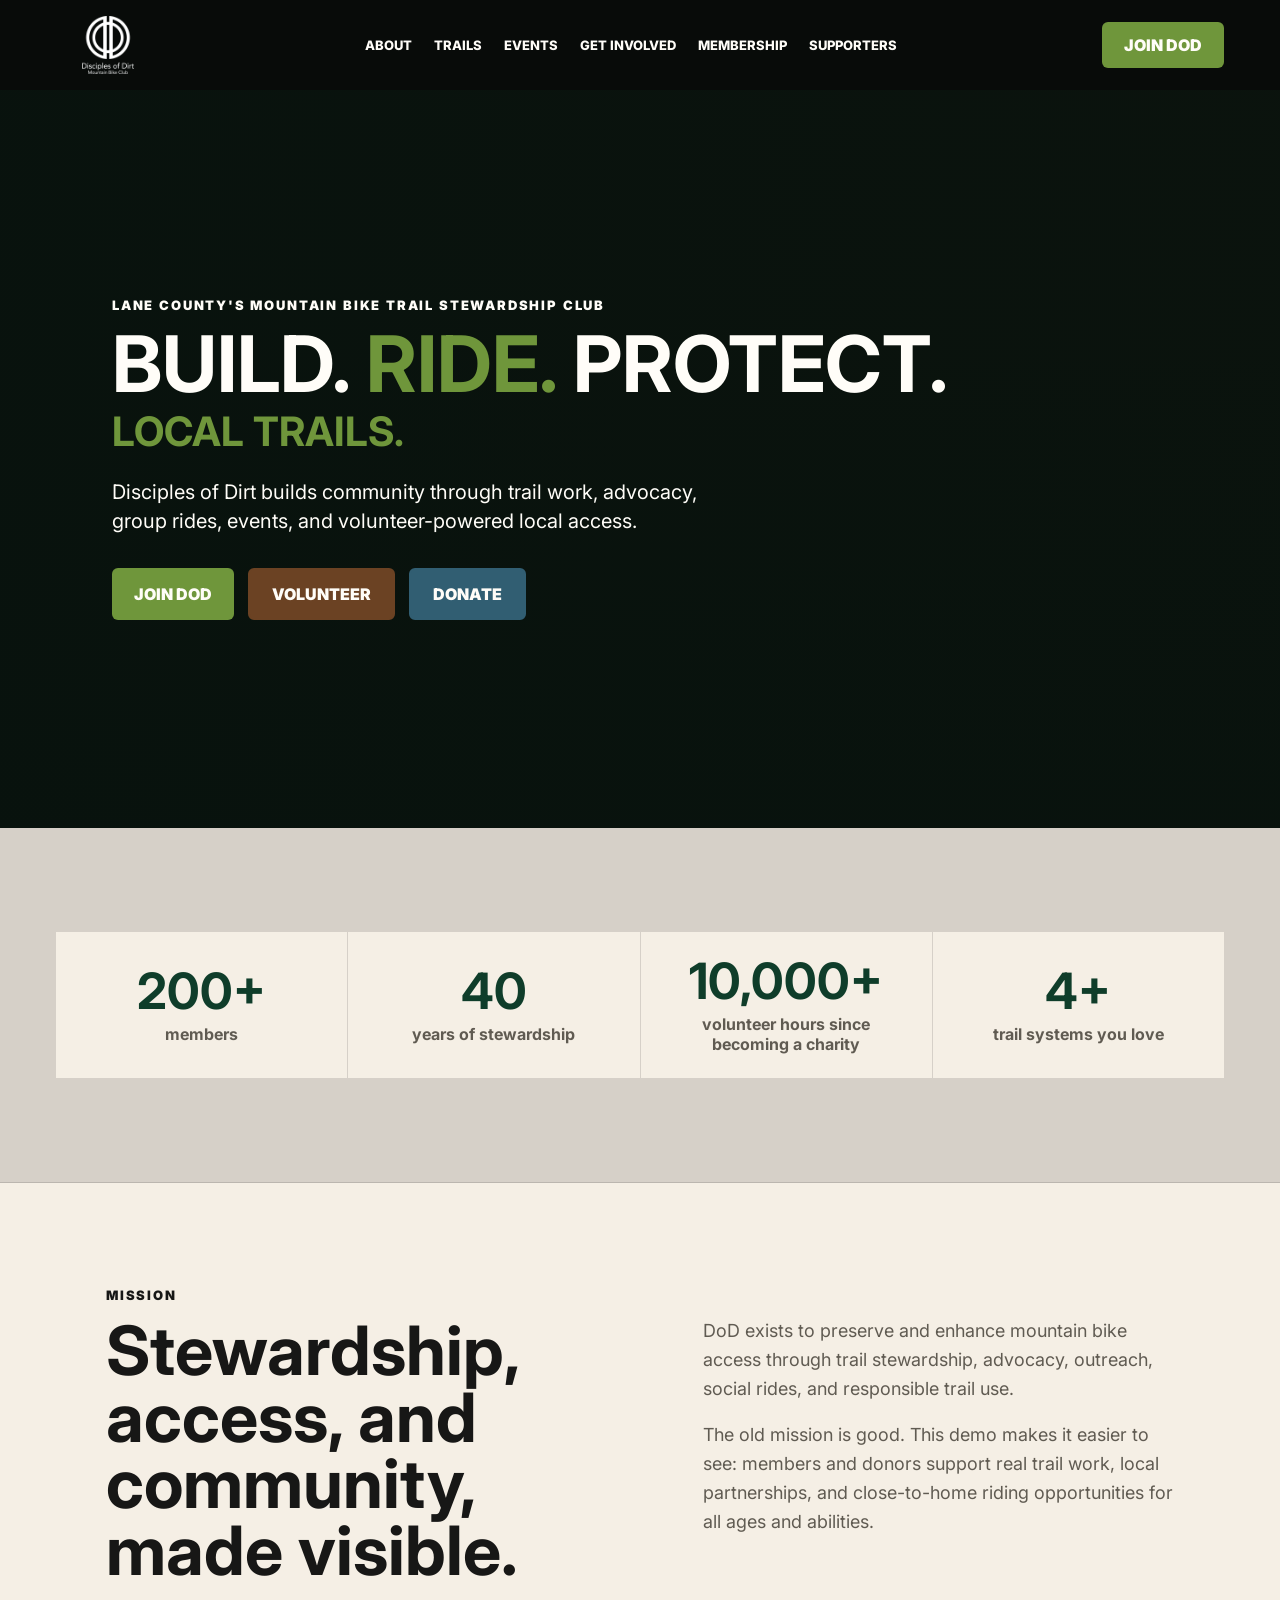
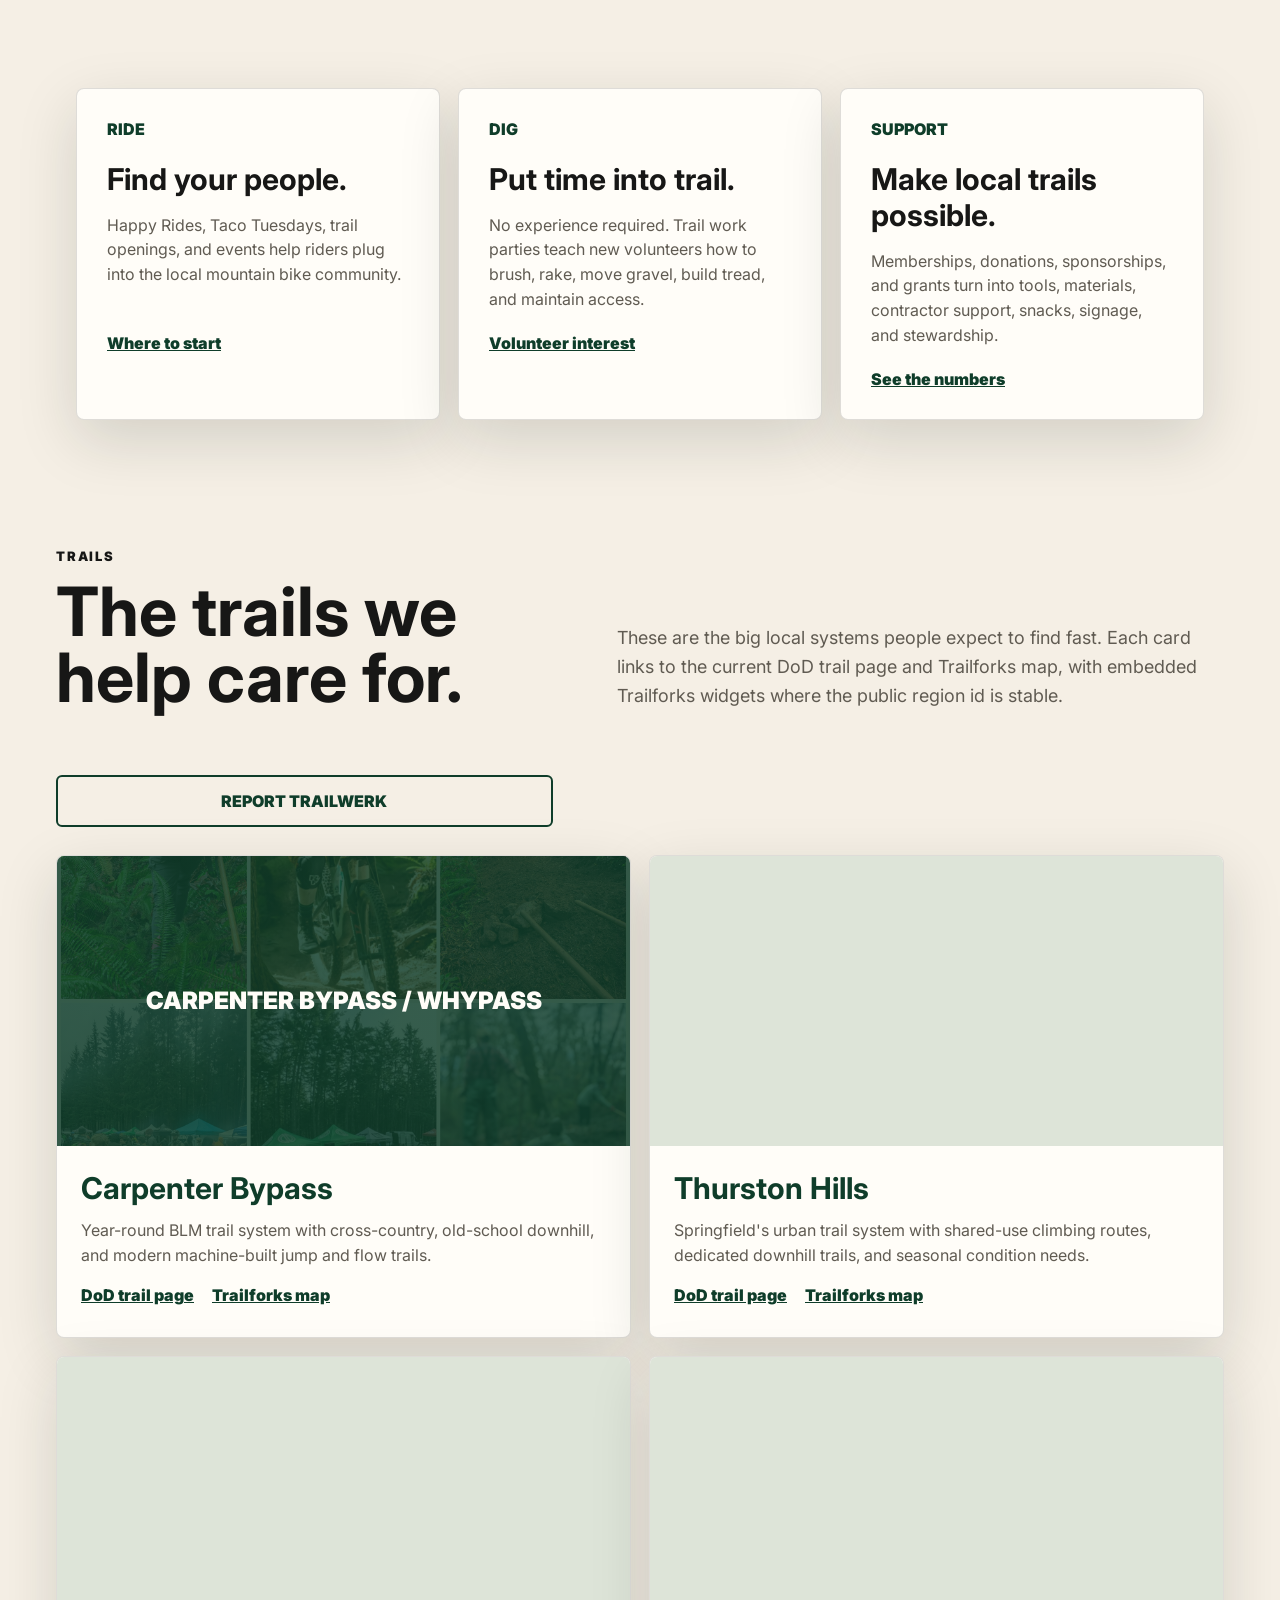
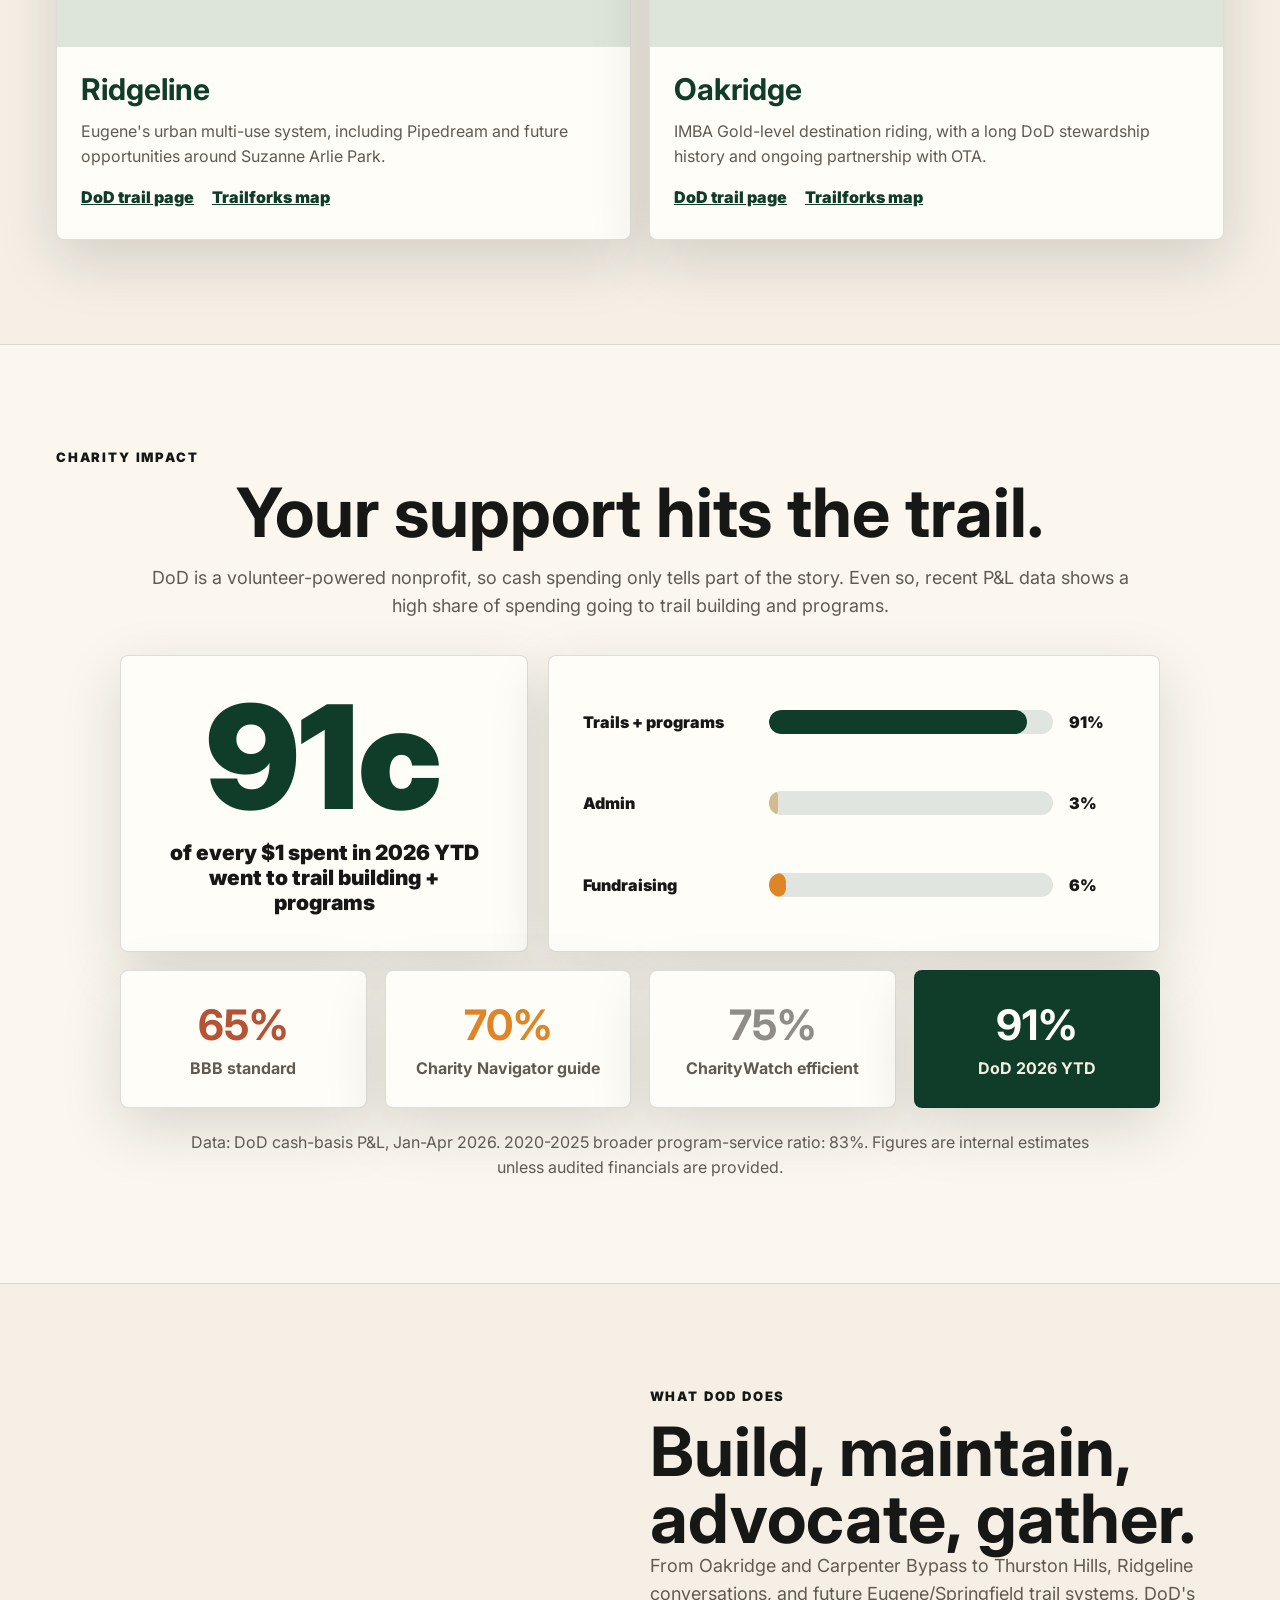
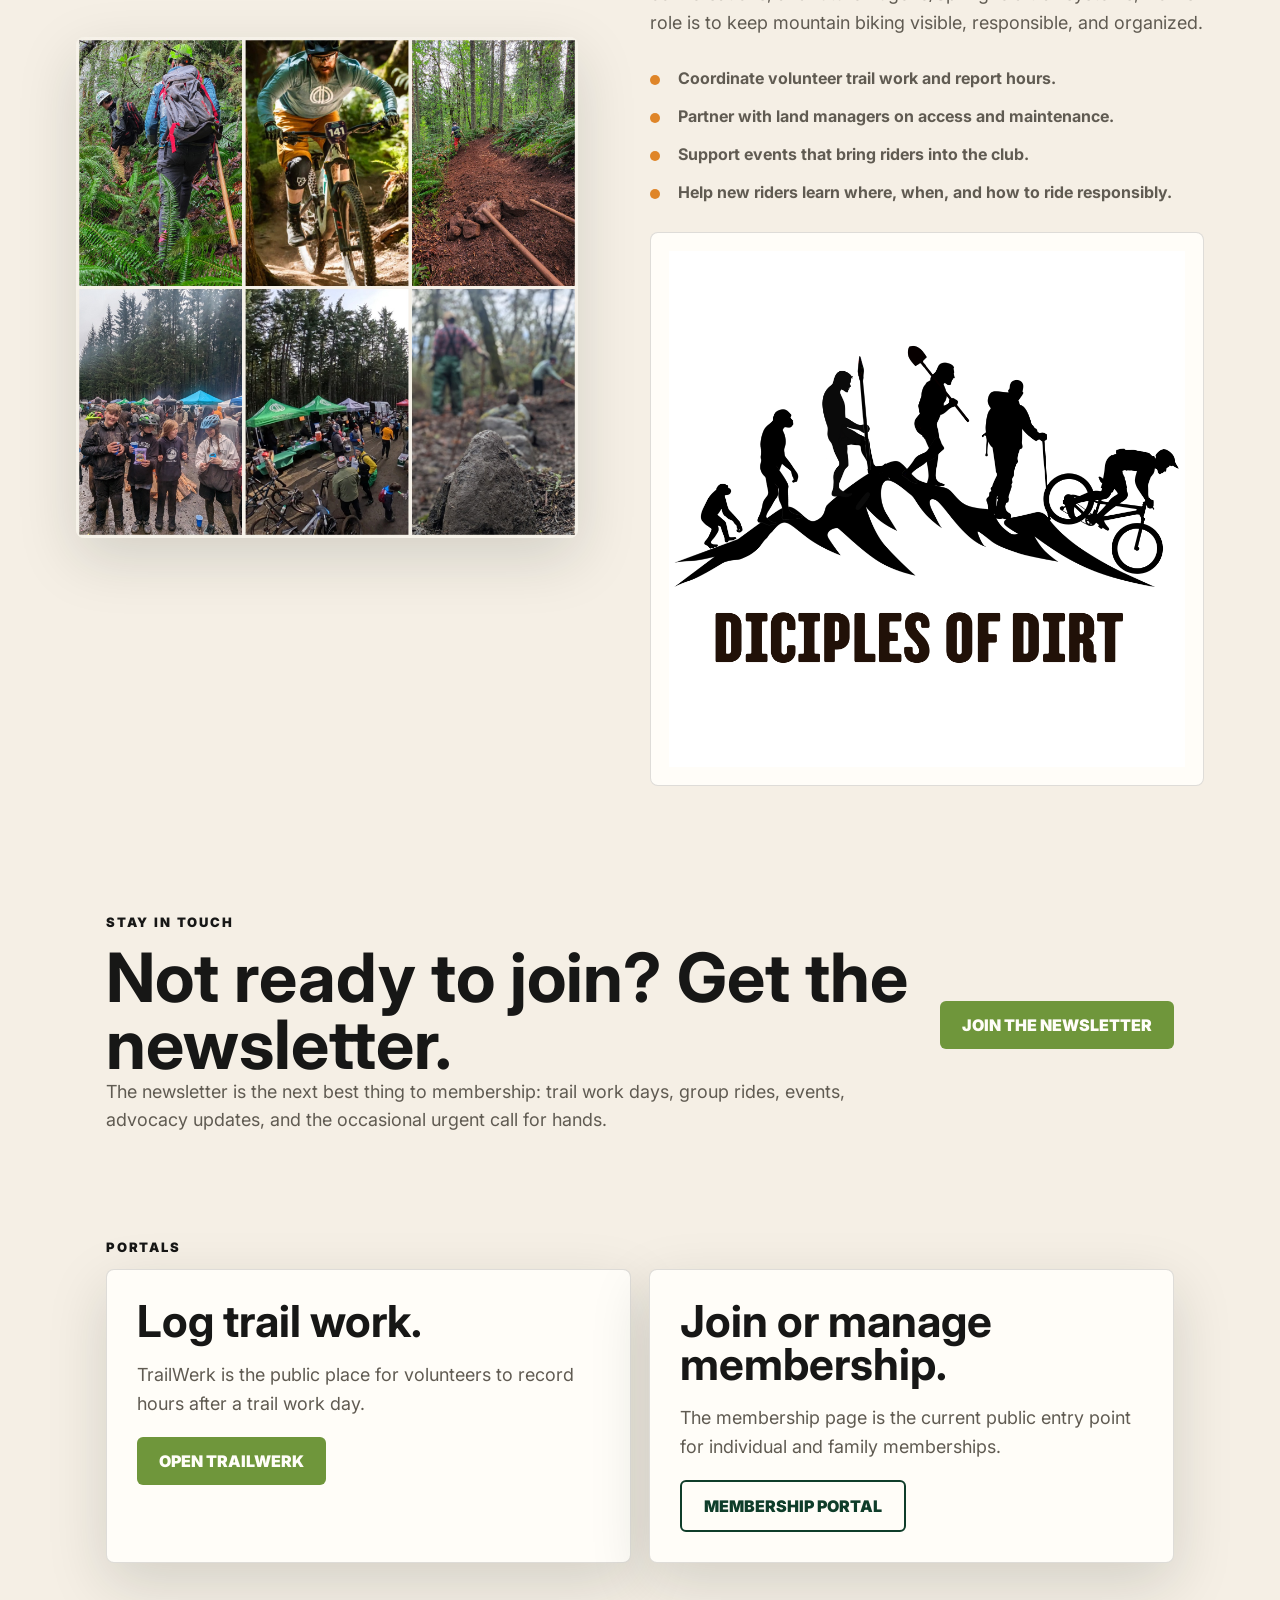
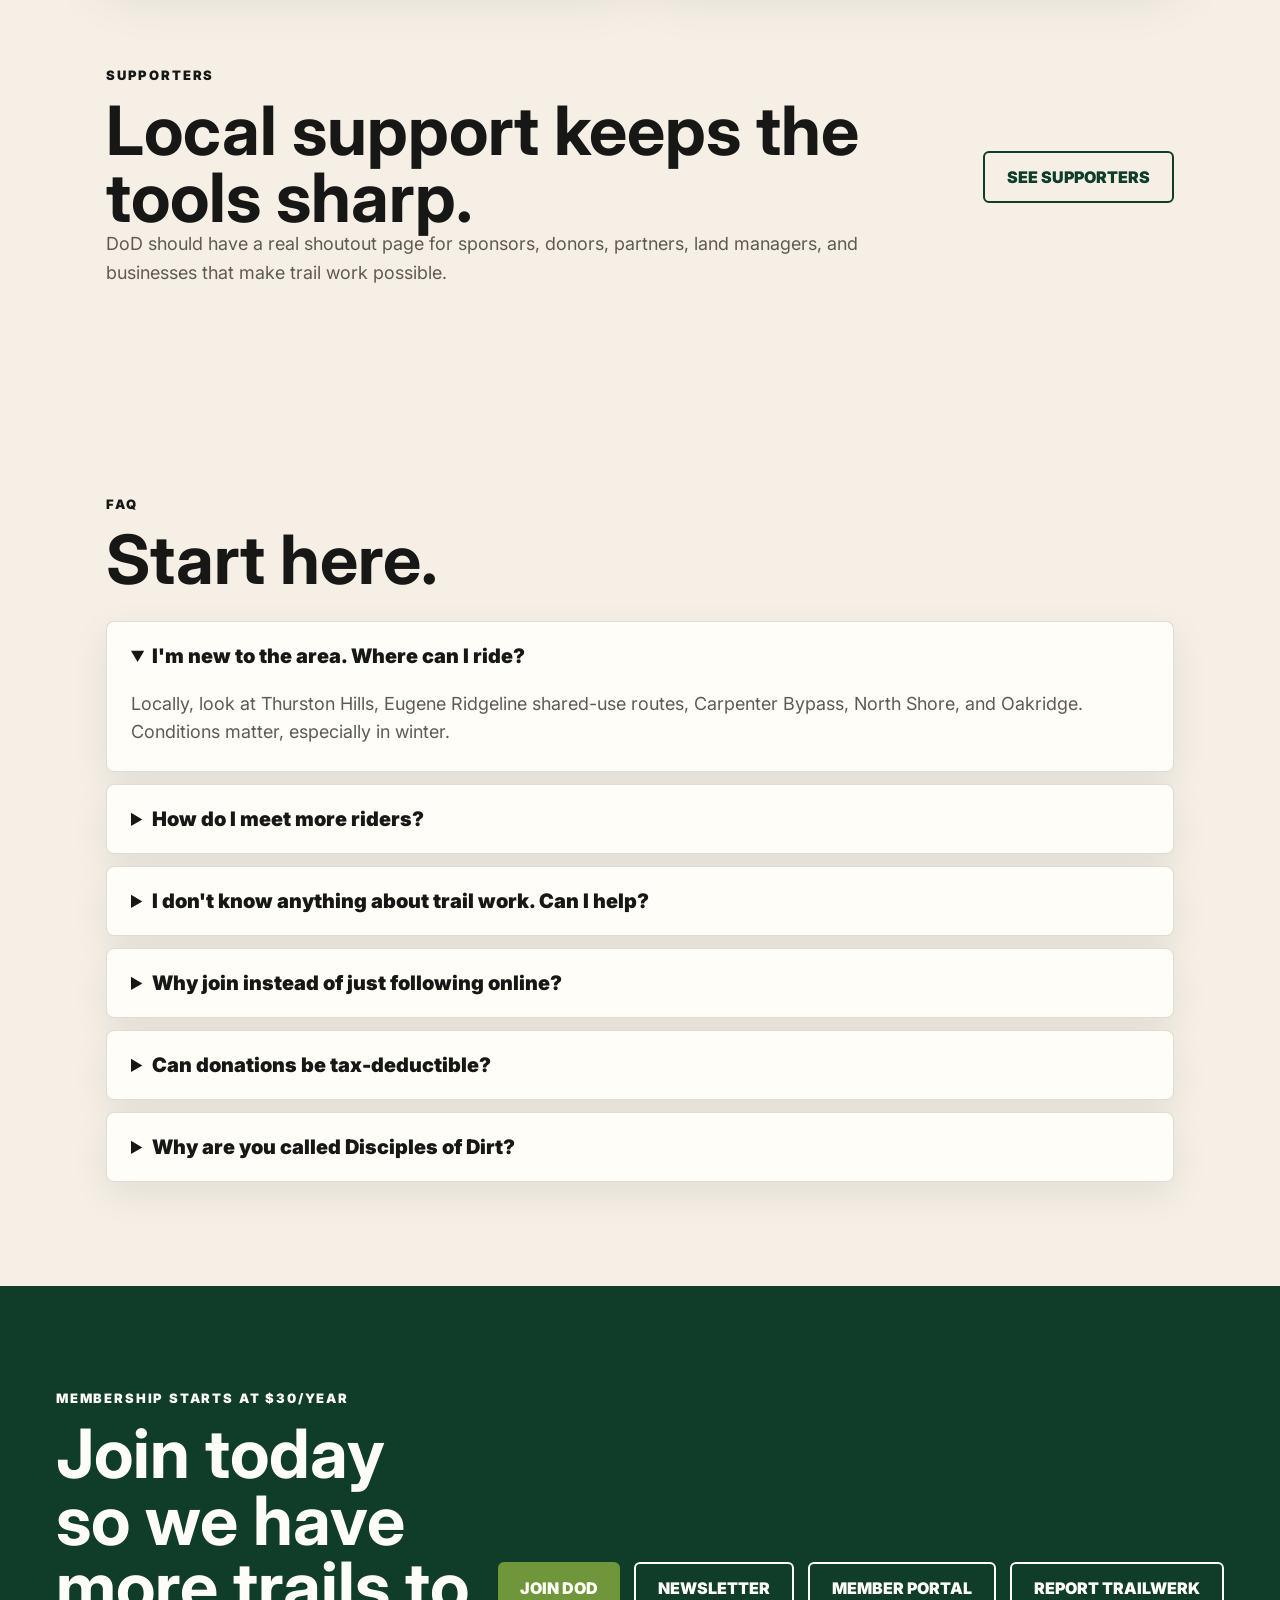
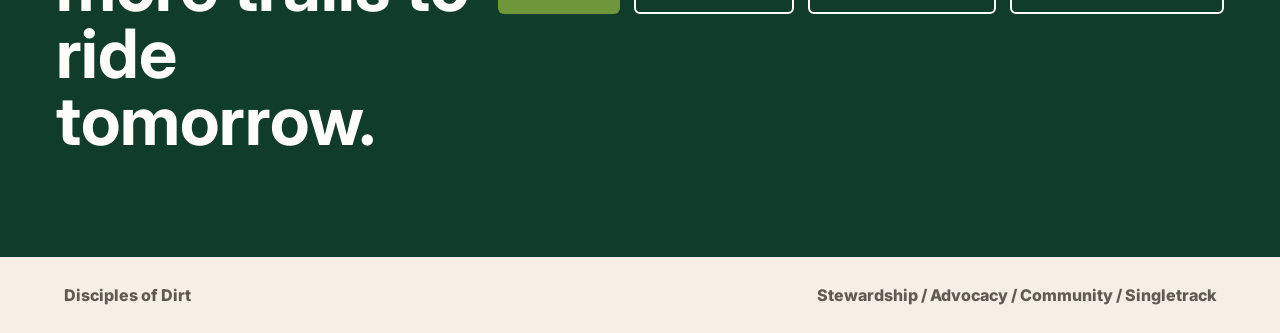
==== commit 5d3e2f30: "Add public events calendar page" ====
--- a/index.html
+++ b/index.html
@@ -23,13 +23,10 @@
     <nav class="nav" aria-label="Primary navigation">
       <a href="#mission">About</a>
       <a href="#trails">Trails</a>
-      <a href="https://disciplesofdirt.org/events/">Events</a>
+      <a href="events.html">Events</a>
       <a href="#get-involved">Get Involved</a>
       <a href="https://disciplesofdirt.org/membership">Membership</a>
-      <a href="https://trailwerk.org/">TrailWerk</a>
       <a href="supporters.html">Supporters</a>
-      <a href="#faq">FAQ</a>
-      <a href="https://disciplesofdirt.org/contact-us/">Contact</a>
     </nav>
     <a class="header-cta" href="#join">Join DoD</a>
   </header>
@@ -109,6 +106,7 @@
       <div class="trail-header">
         <h2>The trails we help care for.</h2>
         <p>These are the big local systems people expect to find fast. Each card links to the current DoD trail page and Trailforks map, with embedded Trailforks widgets where the public region id is stable.</p>
+        <a class="button secondary dark" href="https://trailwerk.org/">Report TrailWerk</a>
       </div>
       <div class="trail-grid">
         <article class="trail-card">
--- a/styles.css
+++ b/styles.css
@@ -68,6 +68,8 @@
 
 .brand-logo {
   width: 104px;
+  max-height: 58px;
+  object-fit: contain;
   height: auto;
   display: block;
 }
@@ -744,15 +746,16 @@
   font-weight: 800;
 }
 
-.supporters-page {
+.supporters-page,
+.events-page {
   background: #fbf7ef;
 }
 
-.supporter-hero {
+.supporter-hero,
+.events-hero {
   min-height: 560px;
   display: grid;
-  grid-template-columns: 1fr 260px;
-  gap: 48px;
+  grid-template-columns: 1fr;
   align-items: center;
   background:
     linear-gradient(rgba(9, 17, 12, 0.88), rgba(9, 17, 12, 0.88)),
@@ -761,7 +764,8 @@
   padding-top: 150px;
 }
 
-.supporter-hero h1 {
+.supporter-hero h1,
+.events-hero h1 {
   max-width: 920px;
   margin: 0;
   font-size: 78px;
@@ -769,17 +773,86 @@
   text-transform: uppercase;
 }
 
-.supporter-hero p:last-child {
+.supporter-hero p:last-child,
+.events-hero p {
   max-width: 660px;
   margin: 24px 0 0;
   font-size: 20px;
   line-height: 1.5;
 }
 
-.supporter-hero img {
+.events-hero .hero-actions {
+  margin-top: 30px;
+}
+
+.calendar-section {
+  max-width: 1240px;
+  margin: 0 auto;
+}
+
+.calendar-header {
+  display: grid;
+  grid-template-columns: 1fr auto;
+  gap: 28px;
+  align-items: end;
+  margin-bottom: 28px;
+}
+
+.calendar-actions {
+  display: flex;
+  flex-wrap: wrap;
+  gap: 12px;
+  justify-content: flex-end;
+}
+
+.calendar-frame {
   width: 100%;
-  max-width: 260px;
-  justify-self: end;
+  height: 680px;
+  display: block;
+  border: 1px solid var(--line);
+  border-radius: 8px;
+  background: var(--panel);
+  box-shadow: var(--shadow);
+}
+
+.event-workflow {
+  max-width: 1240px;
+  margin: 0 auto;
+  display: grid;
+  grid-template-columns: repeat(3, 1fr);
+  gap: 18px;
+  padding-top: 0;
+}
+
+.event-workflow article {
+  min-height: 220px;
+  padding: 28px;
+  background: var(--panel);
+  border: 1px solid var(--line);
+  border-radius: 8px;
+  box-shadow: var(--shadow);
+}
+
+.event-workflow span {
+  display: grid;
+  place-items: center;
+  width: 42px;
+  height: 42px;
+  color: #fffdf8;
+  background: var(--green);
+  border-radius: 50%;
+  font-weight: 900;
+}
+
+.event-workflow h3 {
+  margin: 22px 0 12px;
+  font-size: 28px;
+}
+
+.event-workflow p {
+  margin: 0;
+  color: var(--muted);
+  line-height: 1.6;
 }
 
 .supporter-list-section {
@@ -888,8 +961,11 @@
   .benchmark-grid,
   .story-section,
   .supporter-hero,
+  .events-hero,
   .supporter-list,
   .supporter-cta,
+  .calendar-header,
+  .event-workflow,
   .trail-header,
   .trail-grid,
   .portal-grid,
@@ -982,14 +1058,19 @@
     height: 260px;
   }
 
-  .supporter-hero h1 {
+  .supporter-hero h1,
+  .events-hero h1 {
     font-size: 56px;
   }
 
-  .supporter-hero img {
-    justify-self: start;
-    max-width: 180px;
-  }
+  .calendar-actions {
+    justify-content: flex-start;
+  }
+
+  .calendar-frame {
+    height: 620px;
+  }
+
 }
 
 @media (max-width: 560px) {
@@ -1105,13 +1186,19 @@
     height: 230px;
   }
 
-  .supporter-hero {
+  .supporter-hero,
+  .events-hero {
     min-height: auto;
     padding-top: 120px;
   }
 
-  .supporter-hero h1 {
+  .supporter-hero h1,
+  .events-hero h1 {
     font-size: 40px;
+  }
+
+  .calendar-frame {
+    height: 560px;
   }
 
   .supporter-list article {
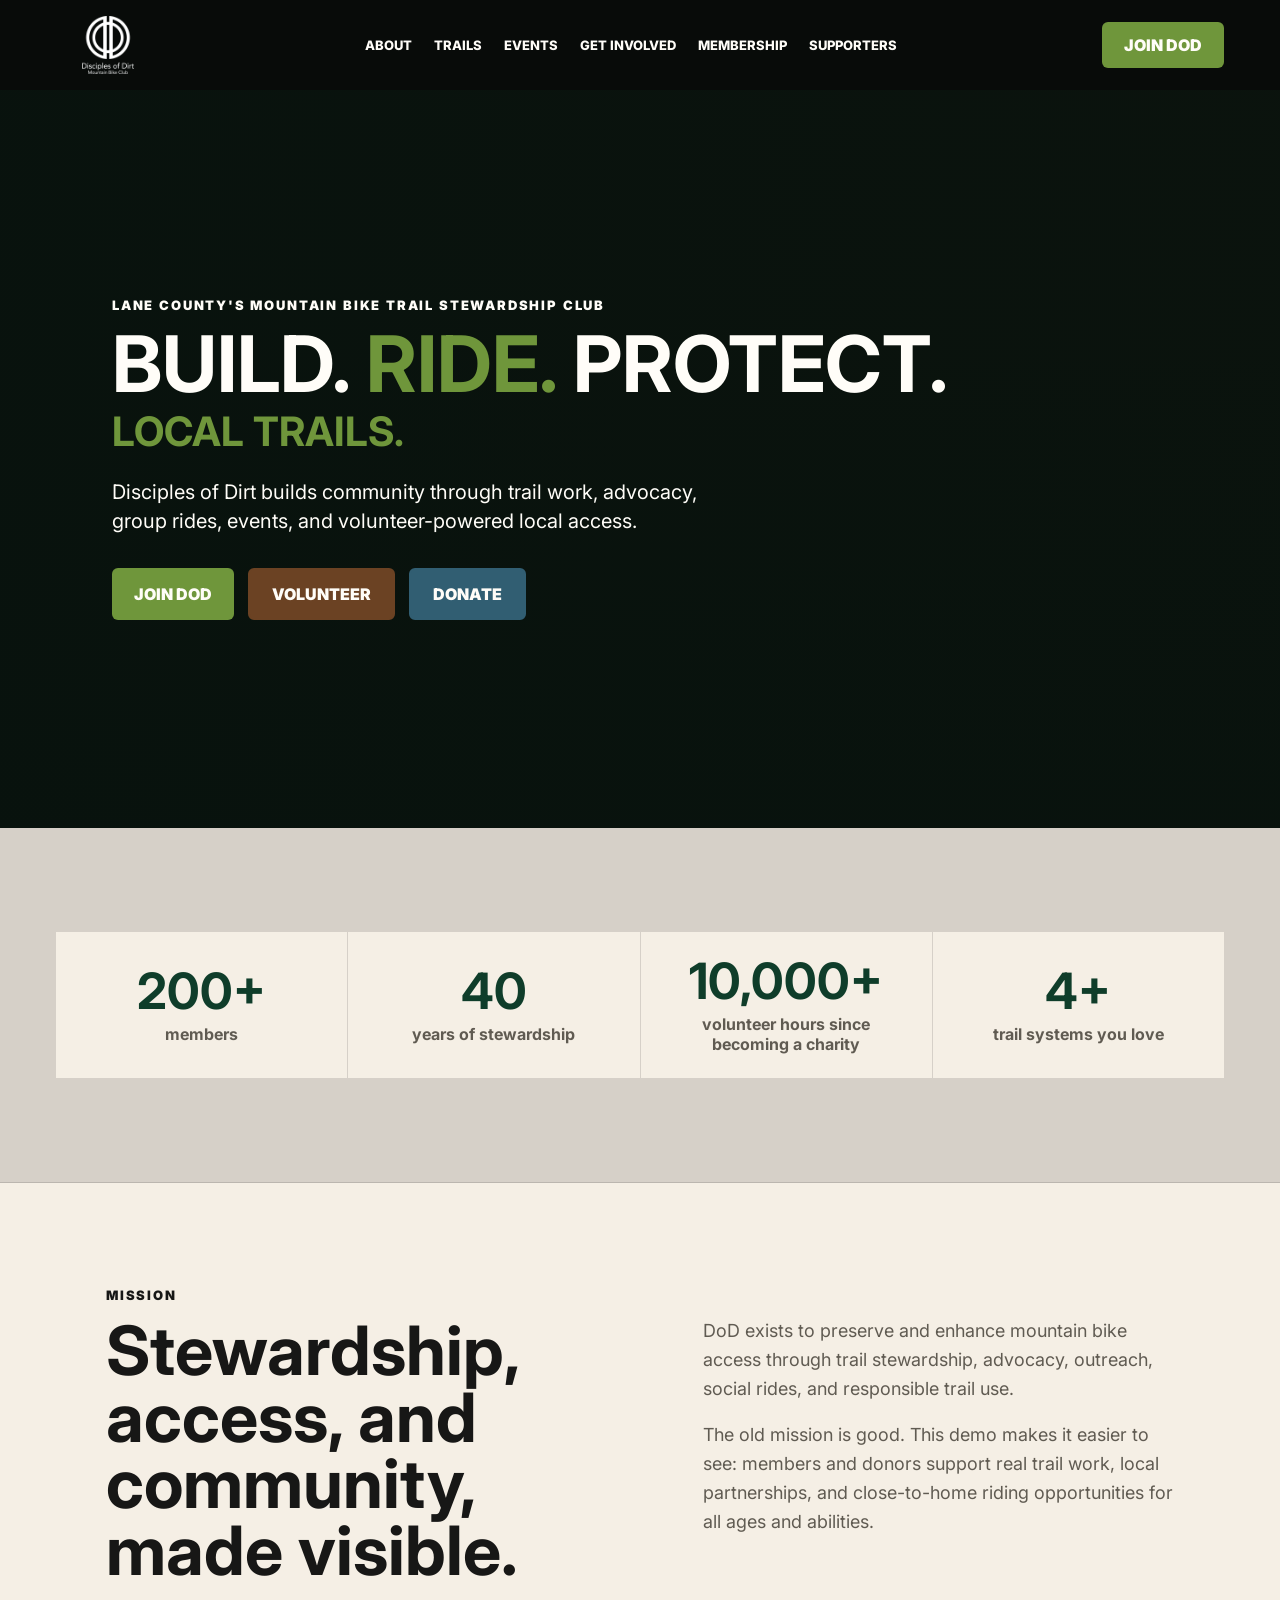
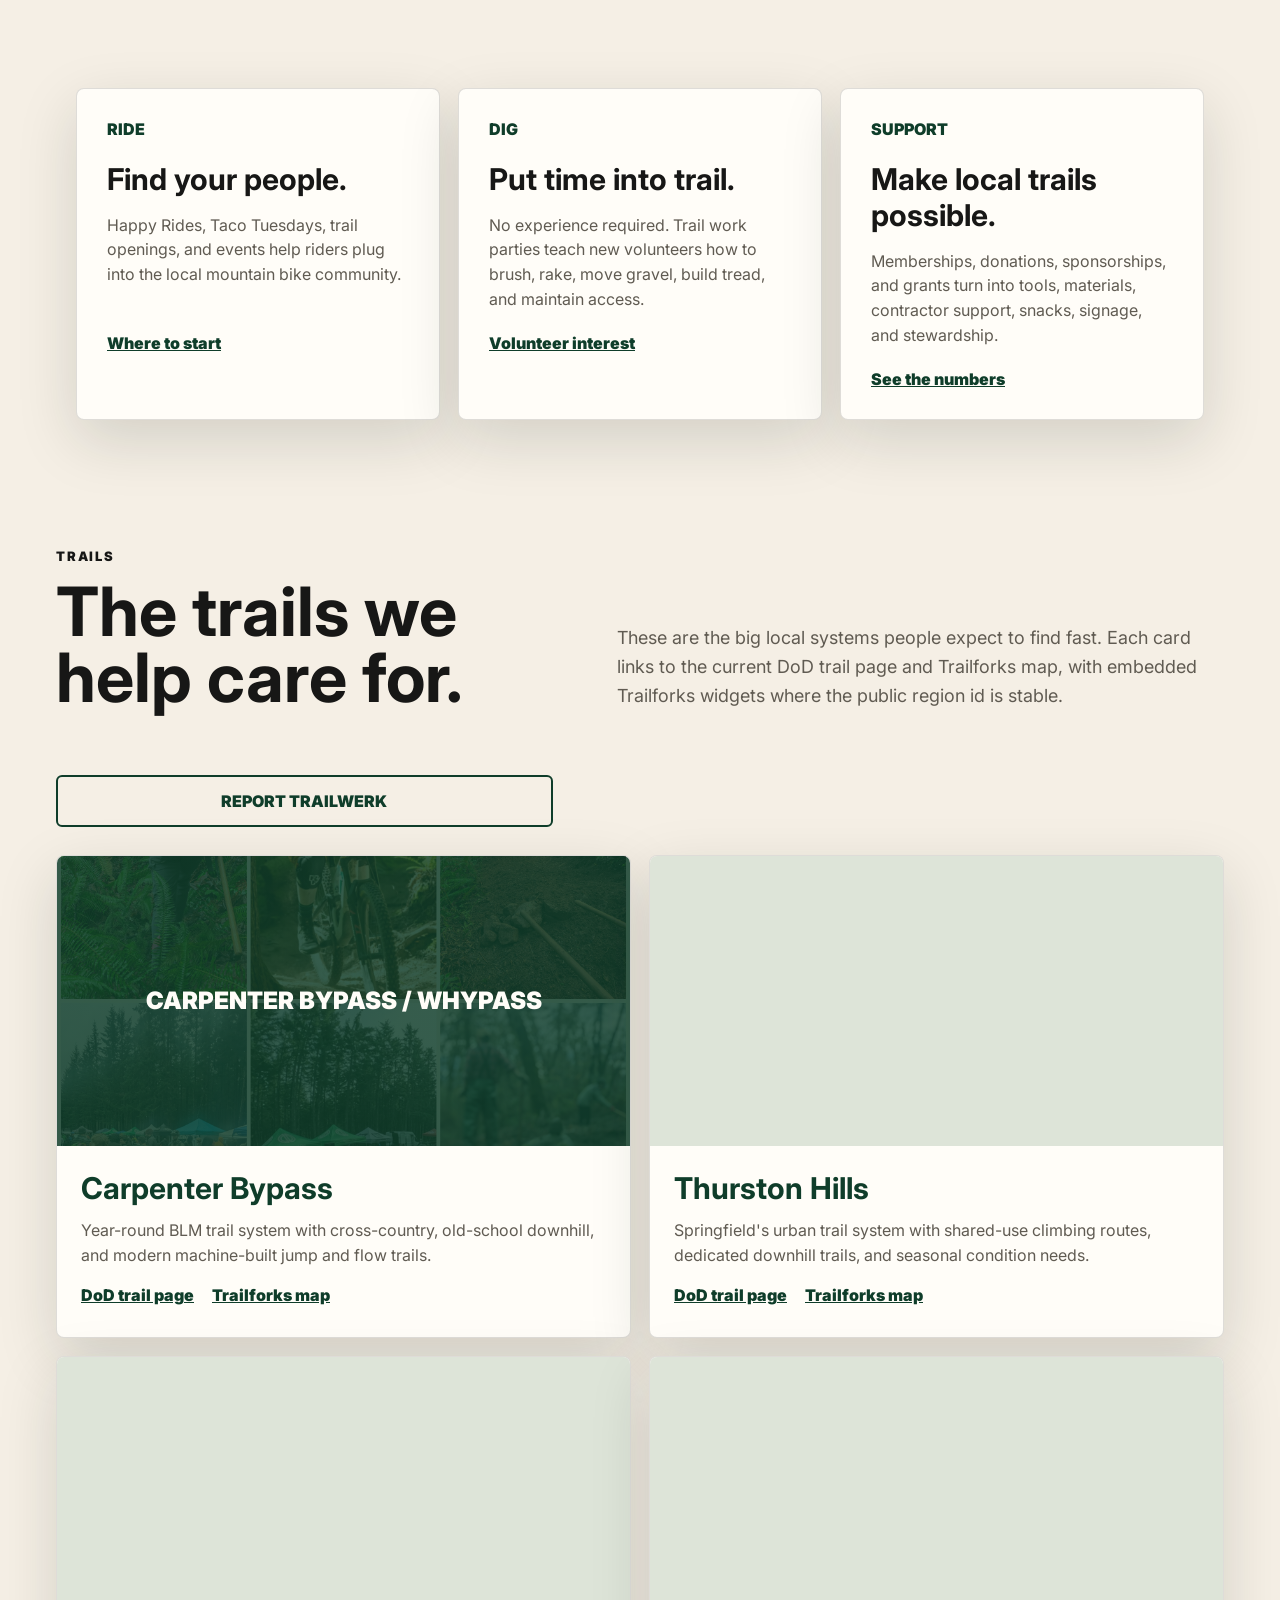
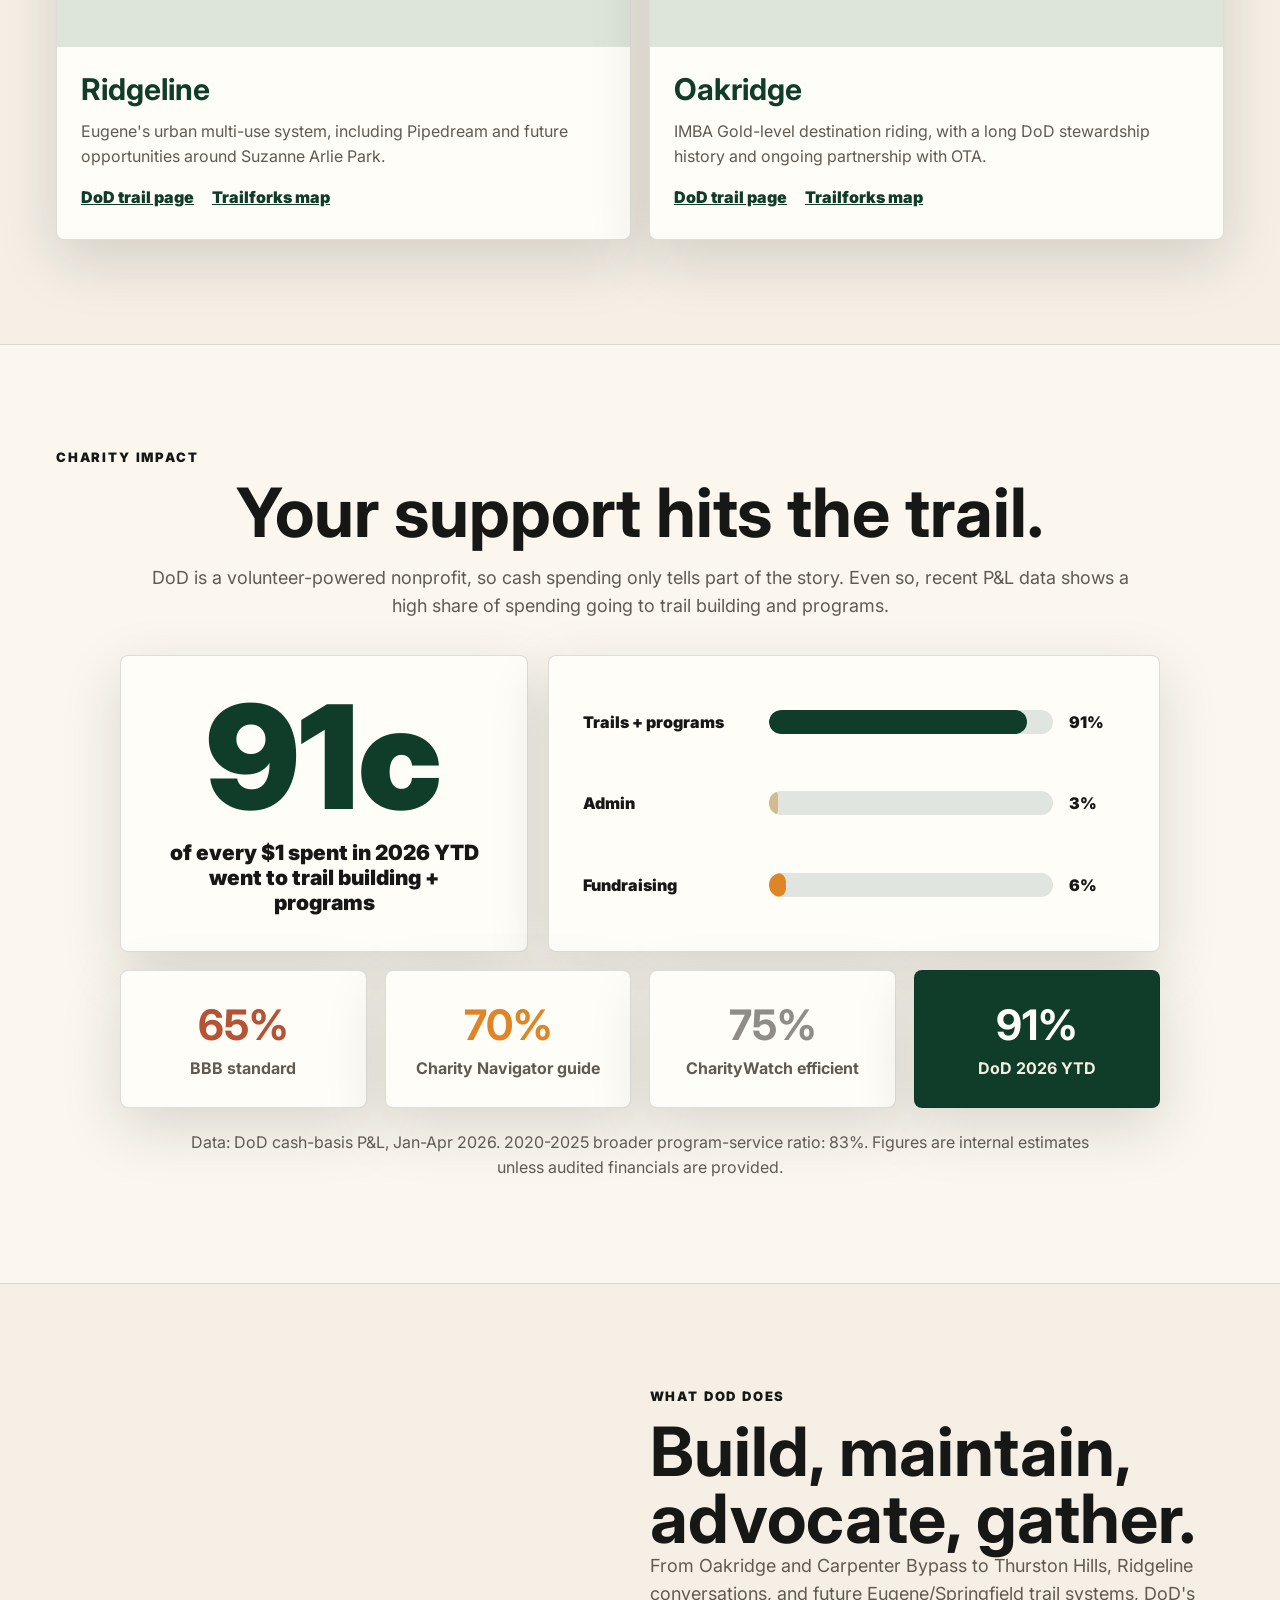
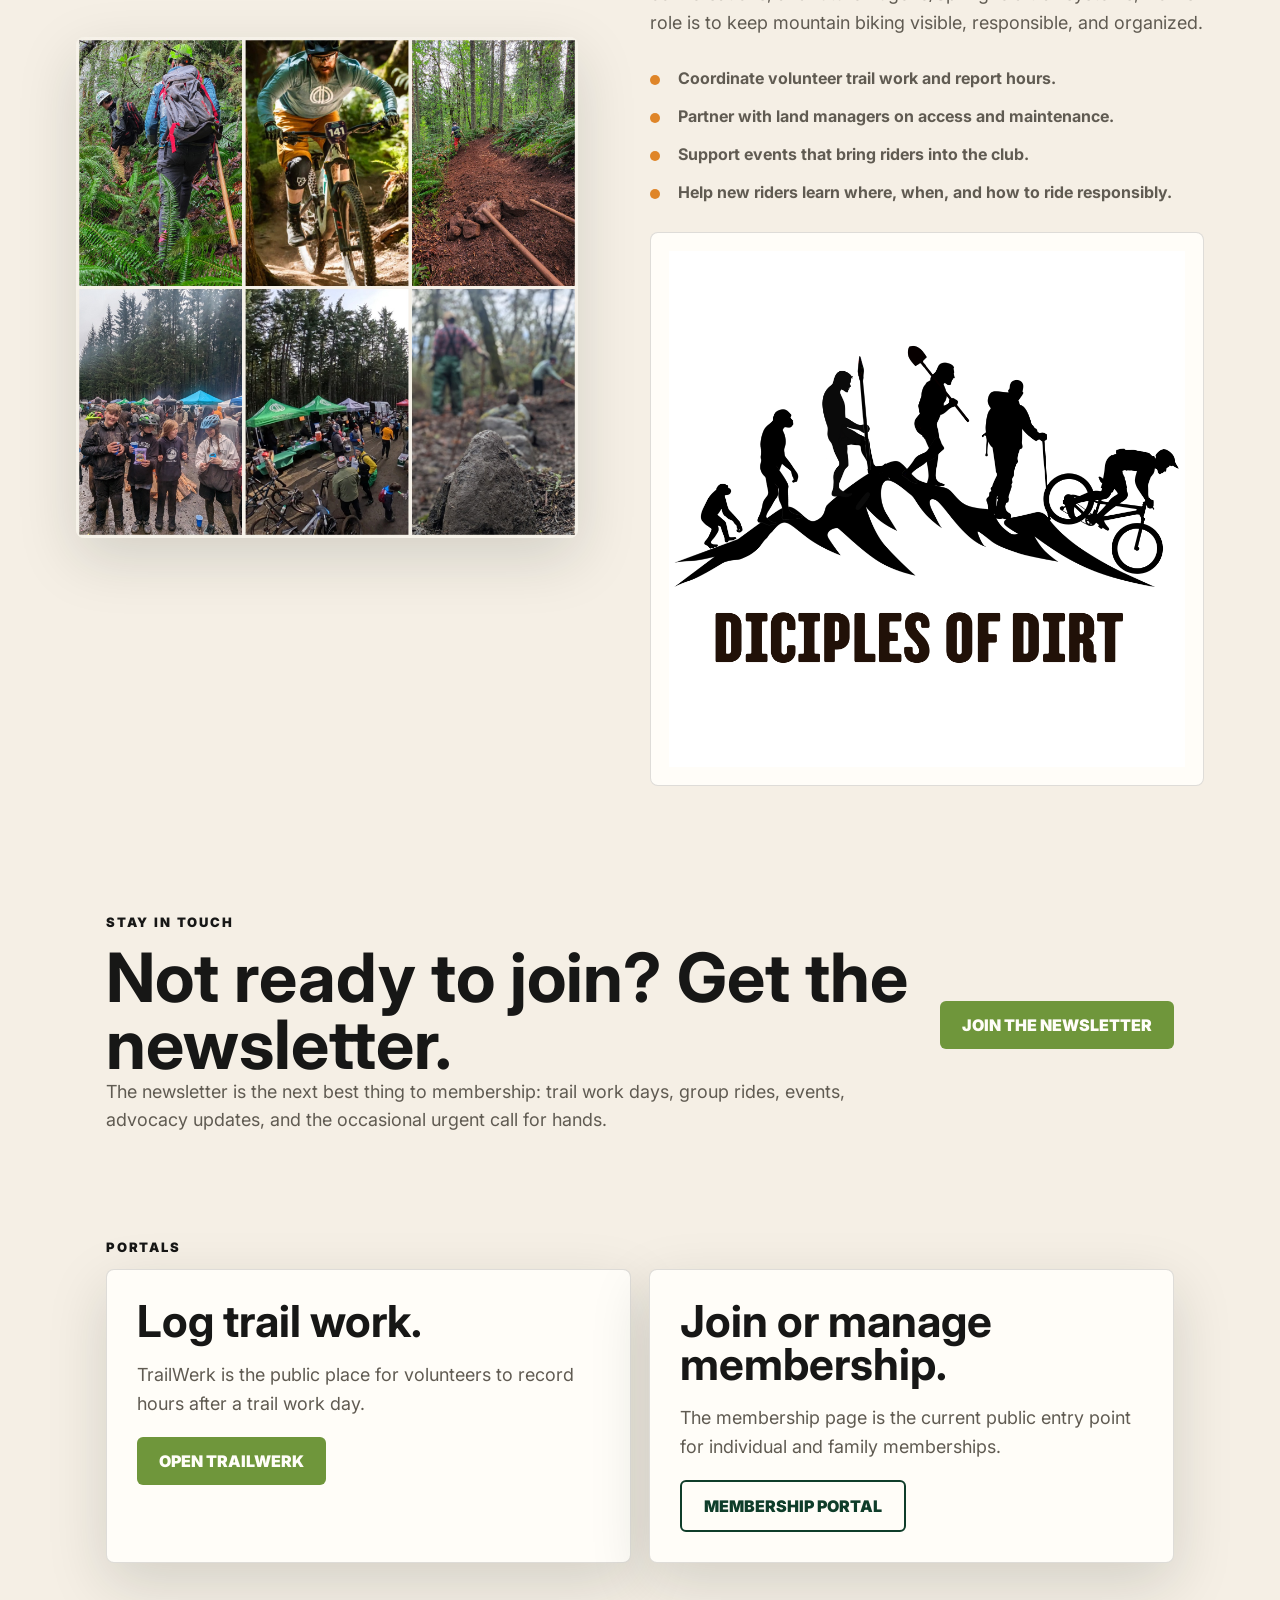
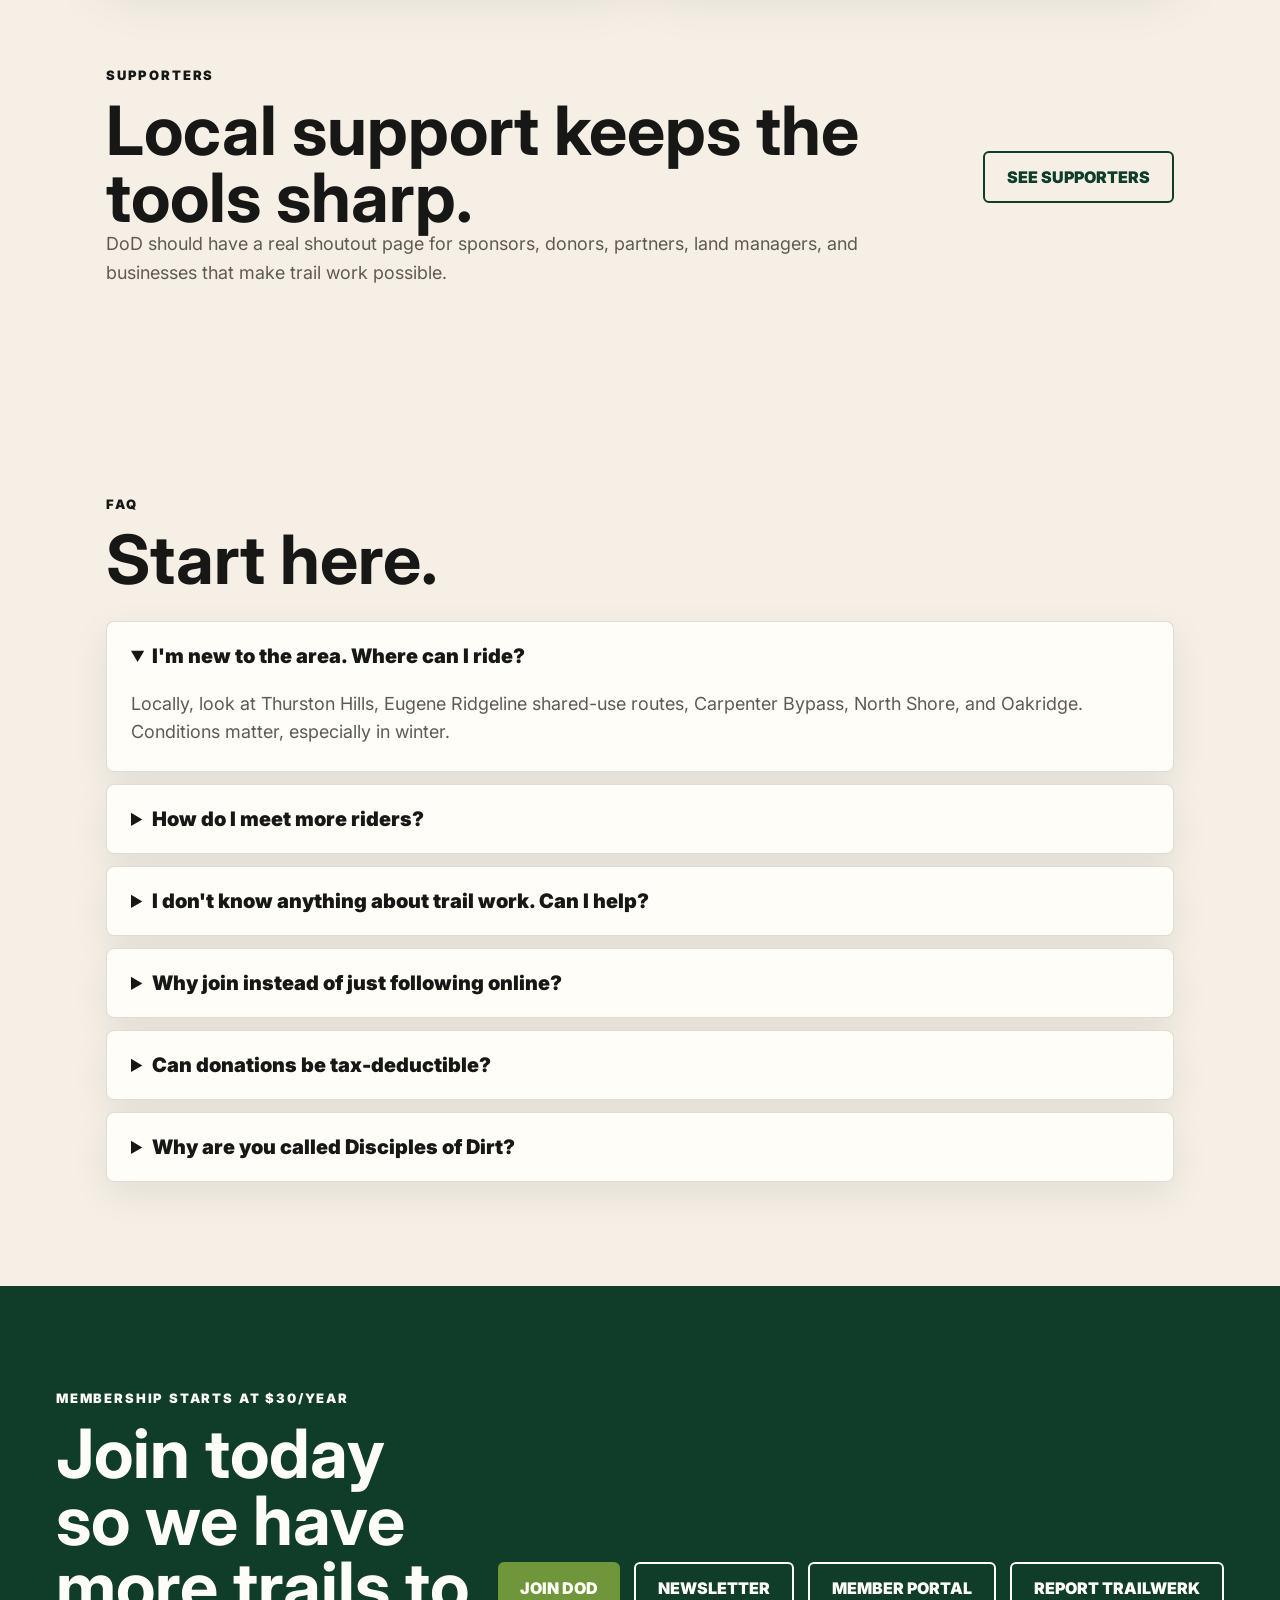
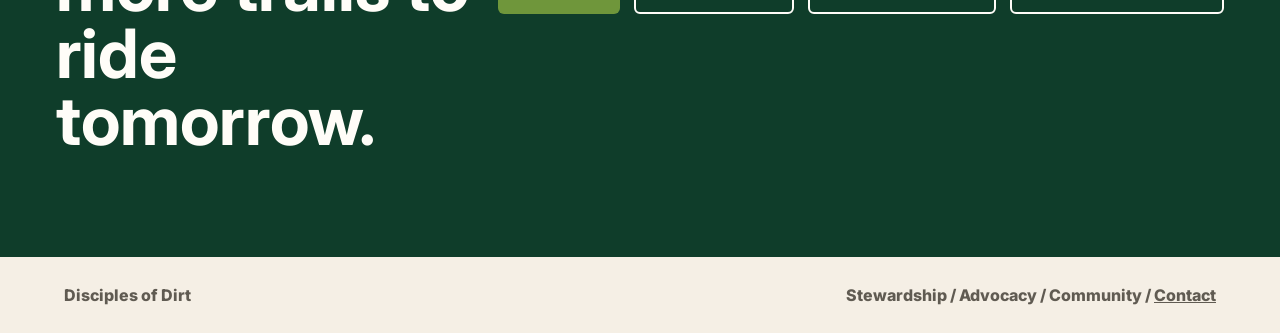
==== commit 960ff294: "Add static contact email page" ====
--- a/index.html
+++ b/index.html
@@ -289,7 +289,7 @@
 
   <footer class="site-footer">
     <span>Disciples of Dirt</span>
-    <span>Stewardship / Advocacy / Community / Singletrack</span>
+    <span>Stewardship / Advocacy / Community / <a href="contact.html">Contact</a></span>
   </footer>
 
   <script src="script.js"></script>
--- a/styles.css
+++ b/styles.css
@@ -747,12 +747,14 @@
 }
 
 .supporters-page,
-.events-page {
+.events-page,
+.contact-page {
   background: #fbf7ef;
 }
 
 .supporter-hero,
-.events-hero {
+.events-hero,
+.contact-hero {
   min-height: 560px;
   display: grid;
   grid-template-columns: 1fr;
@@ -765,7 +767,8 @@
 }
 
 .supporter-hero h1,
-.events-hero h1 {
+.events-hero h1,
+.contact-hero h1 {
   max-width: 920px;
   margin: 0;
   font-size: 78px;
@@ -774,7 +777,8 @@
 }
 
 .supporter-hero p:last-child,
-.events-hero p {
+.events-hero p,
+.contact-hero p {
   max-width: 660px;
   margin: 24px 0 0;
   font-size: 20px;
@@ -853,6 +857,84 @@
   margin: 0;
   color: var(--muted);
   line-height: 1.6;
+}
+
+.contact-section {
+  max-width: 1180px;
+  margin: 0 auto;
+  display: grid;
+  grid-template-columns: 1.15fr 0.85fr;
+  gap: 24px;
+  align-items: start;
+}
+
+.contact-form,
+.contact-aside {
+  background: var(--panel);
+  border: 1px solid var(--line);
+  border-radius: 8px;
+  box-shadow: var(--shadow);
+}
+
+.contact-form {
+  display: grid;
+  gap: 18px;
+  padding: 30px;
+}
+
+.contact-form label {
+  display: grid;
+  gap: 8px;
+  color: var(--green);
+  font-weight: 900;
+}
+
+.contact-form input,
+.contact-form select,
+.contact-form textarea {
+  width: 100%;
+  padding: 14px 16px;
+  color: var(--ink);
+  background: #fffdf8;
+  border: 1px solid var(--line);
+  border-radius: 6px;
+  font: inherit;
+}
+
+.contact-form textarea {
+  resize: vertical;
+}
+
+.contact-actions {
+  display: flex;
+  flex-wrap: wrap;
+  gap: 12px;
+}
+
+.form-note {
+  margin: 0;
+  color: var(--muted);
+  line-height: 1.5;
+}
+
+.contact-aside {
+  padding: 30px;
+}
+
+.contact-aside h2 {
+  font-size: 42px;
+}
+
+.contact-aside p {
+  color: var(--muted);
+  font-size: 18px;
+  line-height: 1.6;
+}
+
+.contact-aside a {
+  color: var(--green);
+  font-weight: 900;
+  overflow-wrap: anywhere;
 }
 
 .supporter-list-section {
@@ -962,10 +1044,12 @@
   .story-section,
   .supporter-hero,
   .events-hero,
+  .contact-hero,
   .supporter-list,
   .supporter-cta,
   .calendar-header,
   .event-workflow,
+  .contact-section,
   .trail-header,
   .trail-grid,
   .portal-grid,
@@ -1059,7 +1143,8 @@
   }
 
   .supporter-hero h1,
-  .events-hero h1 {
+  .events-hero h1,
+  .contact-hero h1 {
     font-size: 56px;
   }
 
@@ -1187,13 +1272,15 @@
   }
 
   .supporter-hero,
-  .events-hero {
+  .events-hero,
+  .contact-hero {
     min-height: auto;
     padding-top: 120px;
   }
 
   .supporter-hero h1,
-  .events-hero h1 {
+  .events-hero h1,
+  .contact-hero h1 {
     font-size: 40px;
   }
 
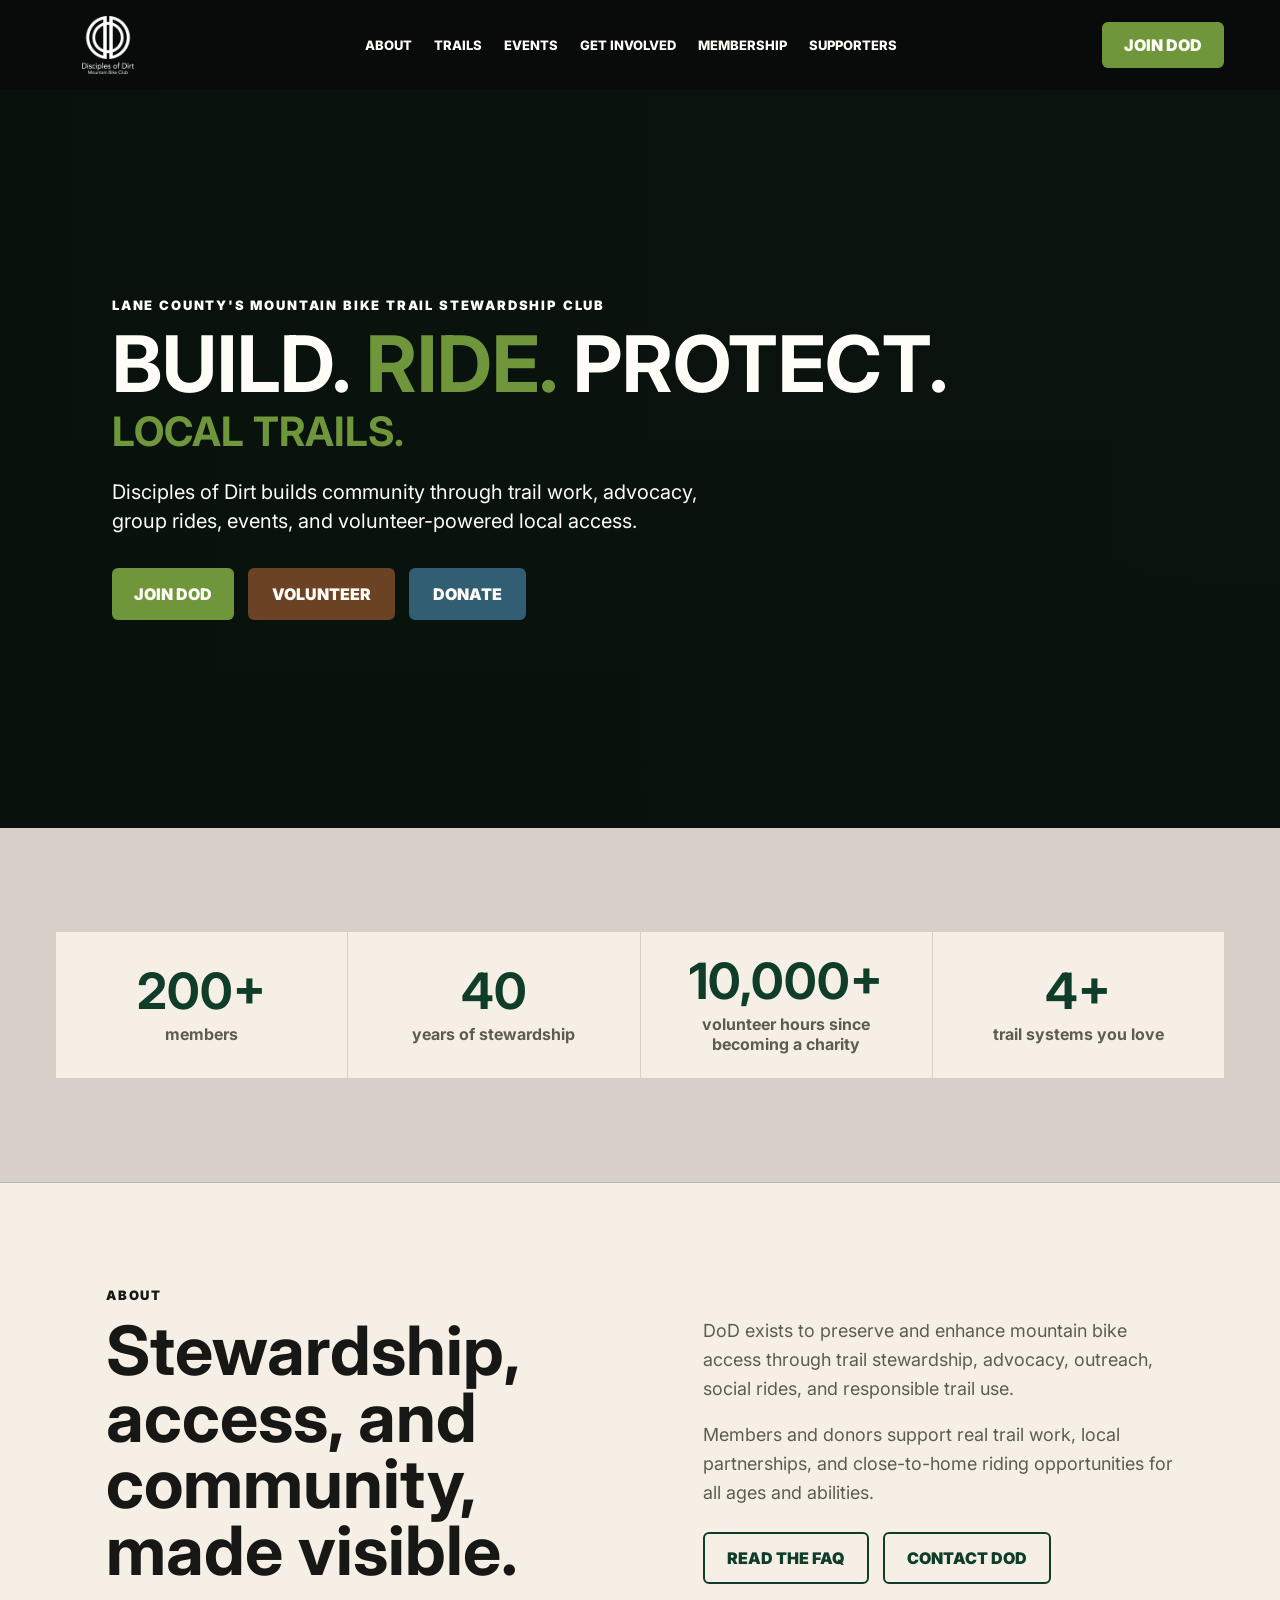
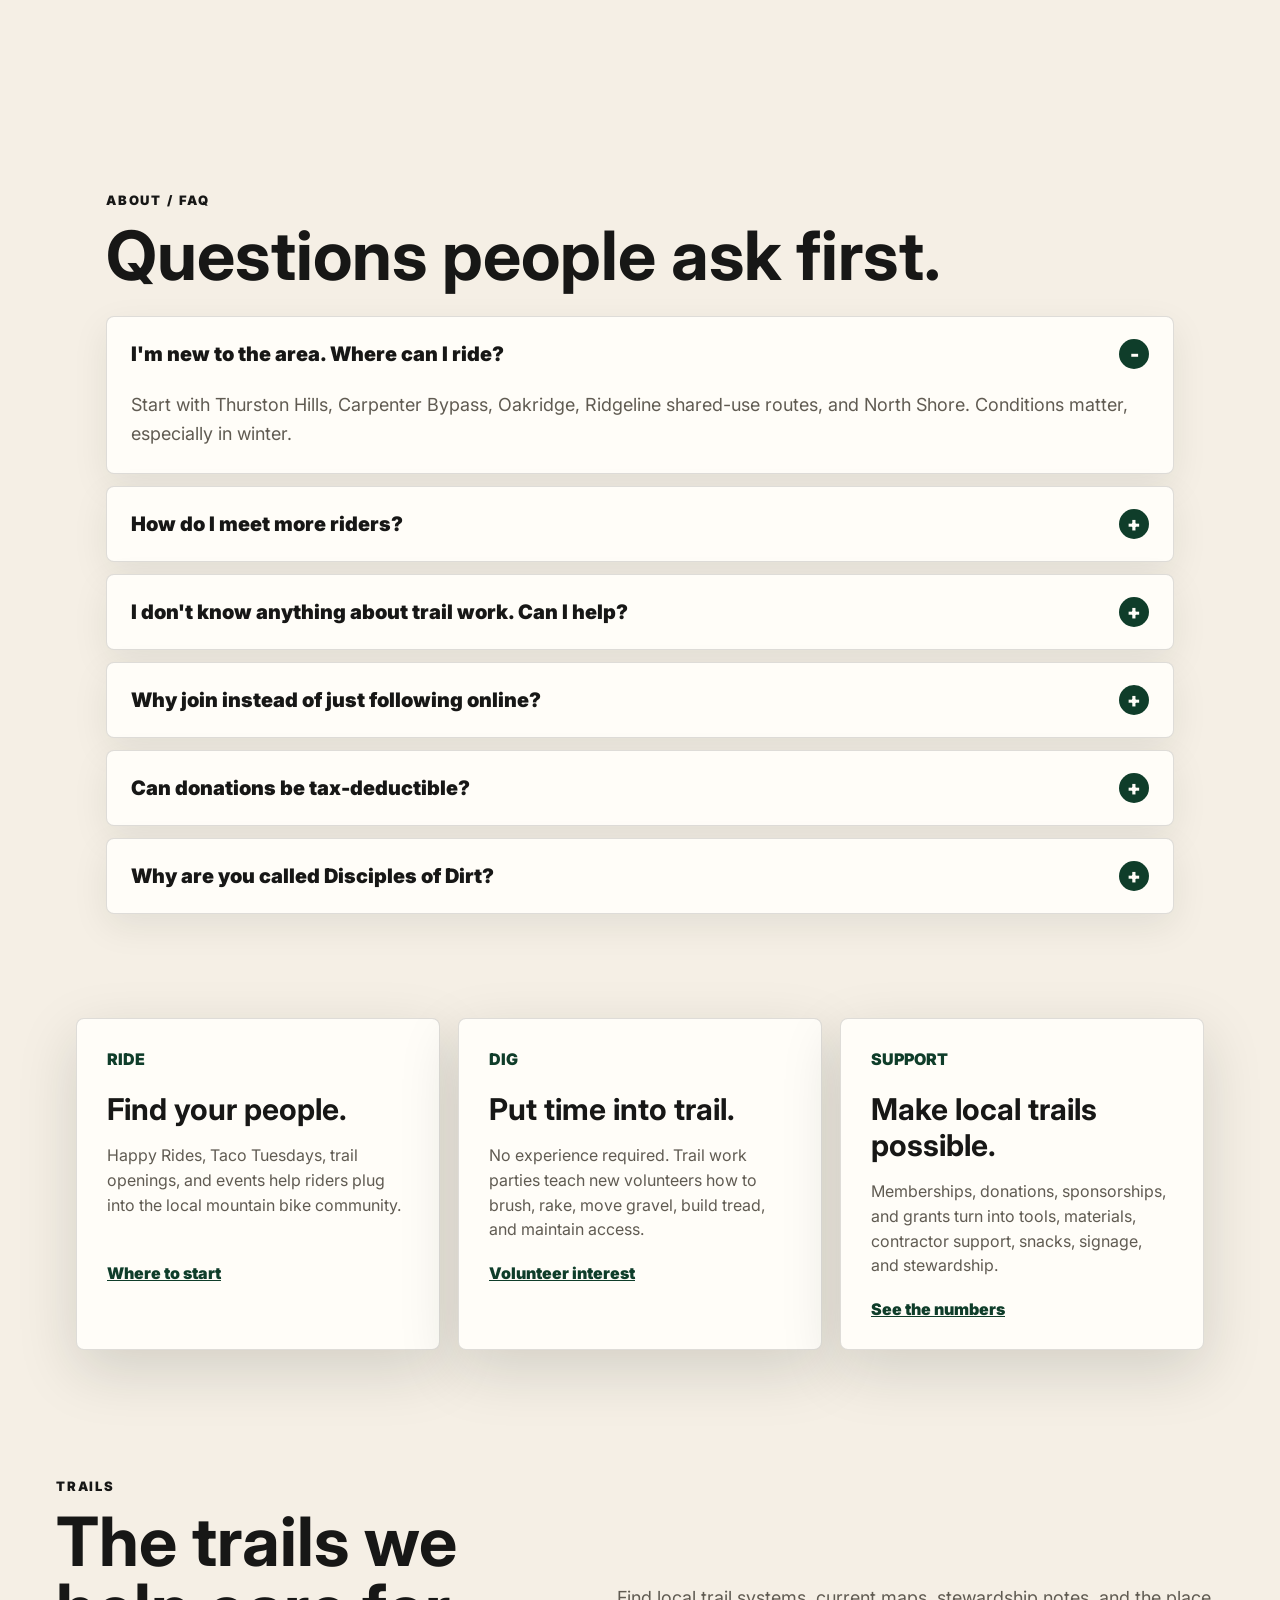
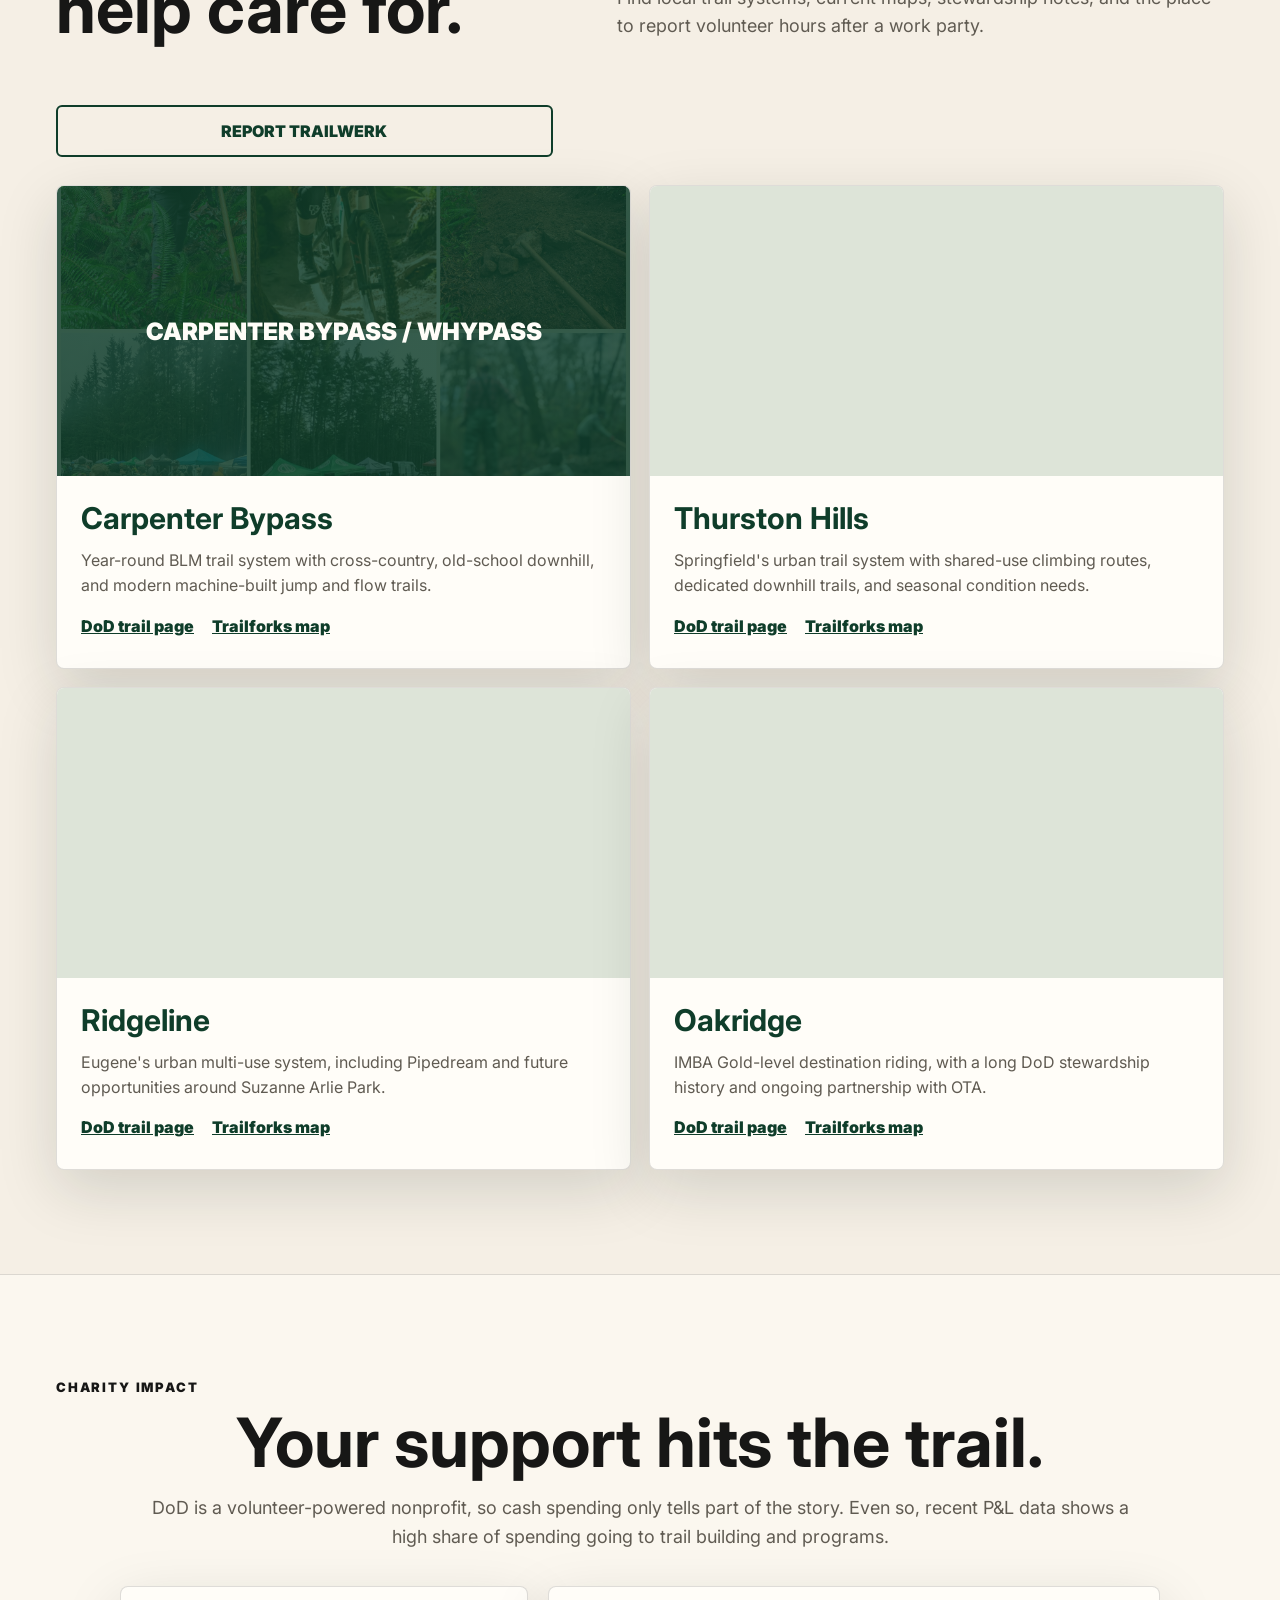
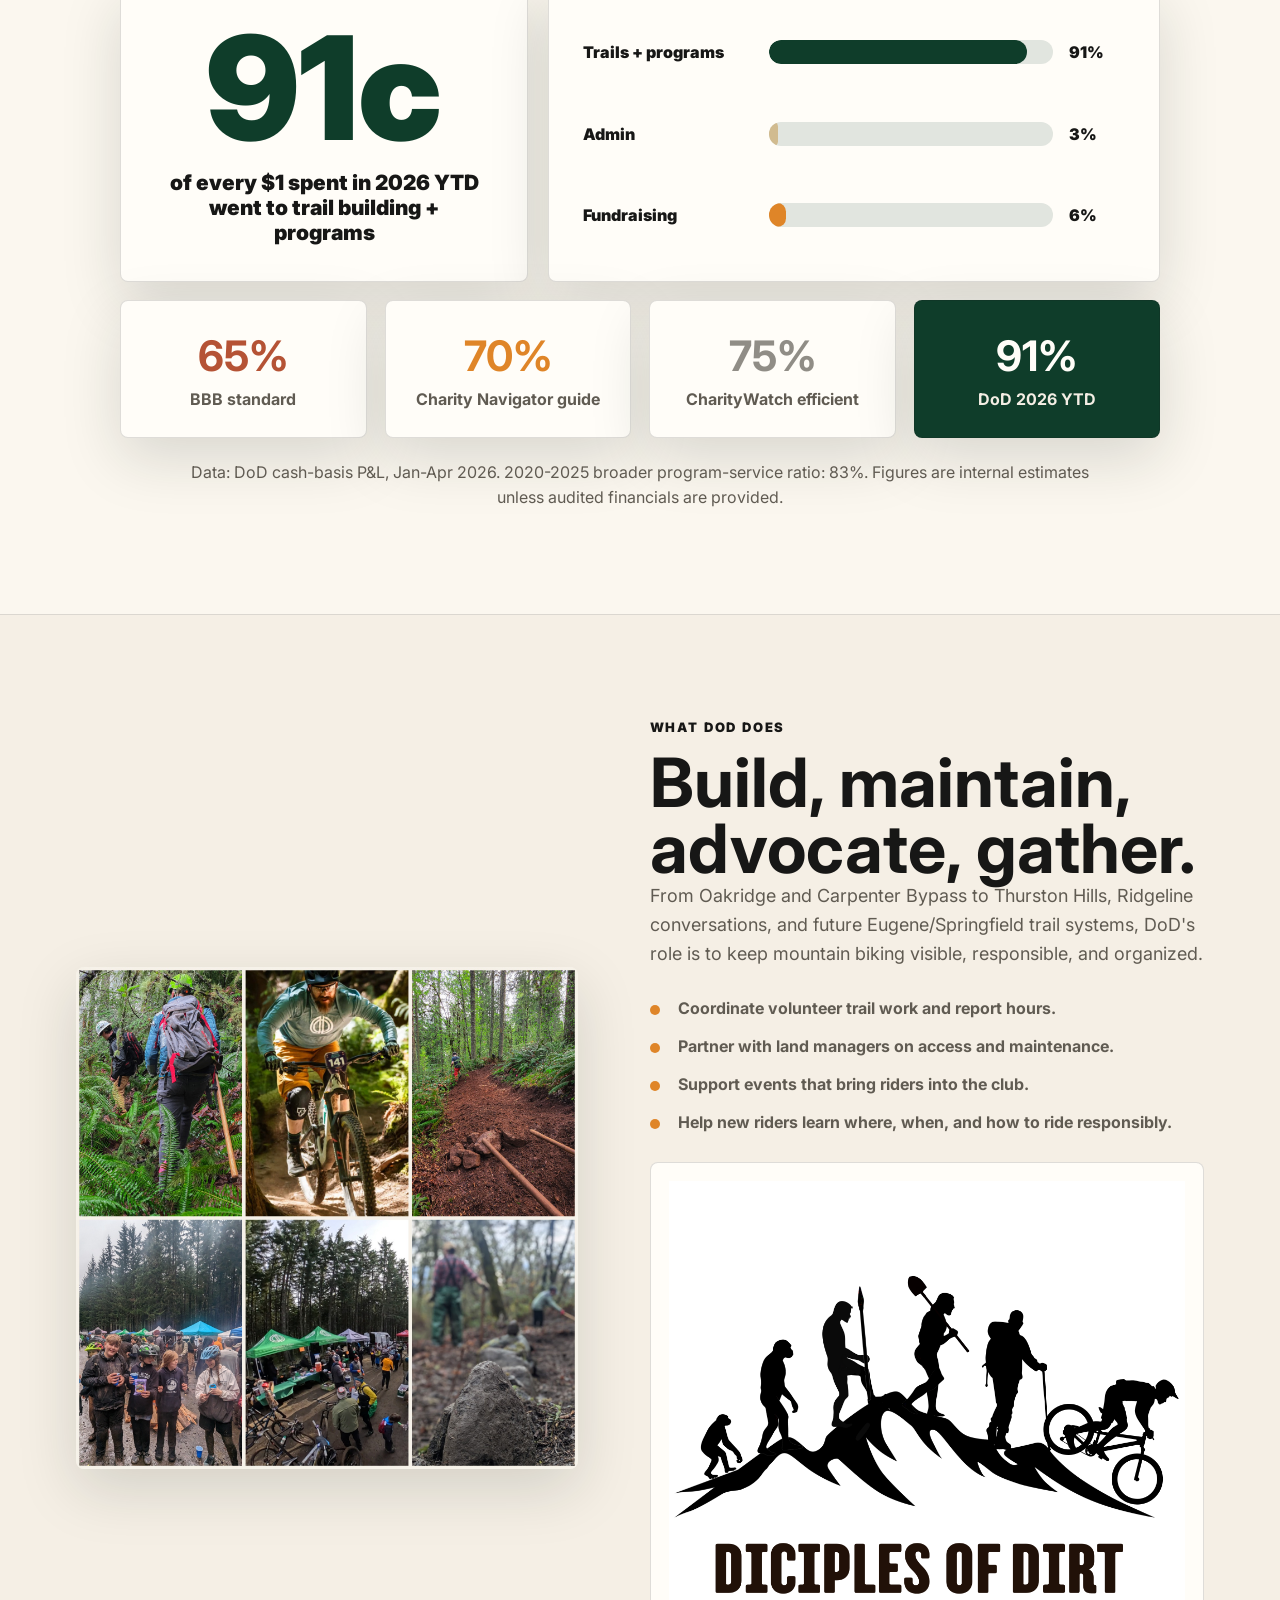
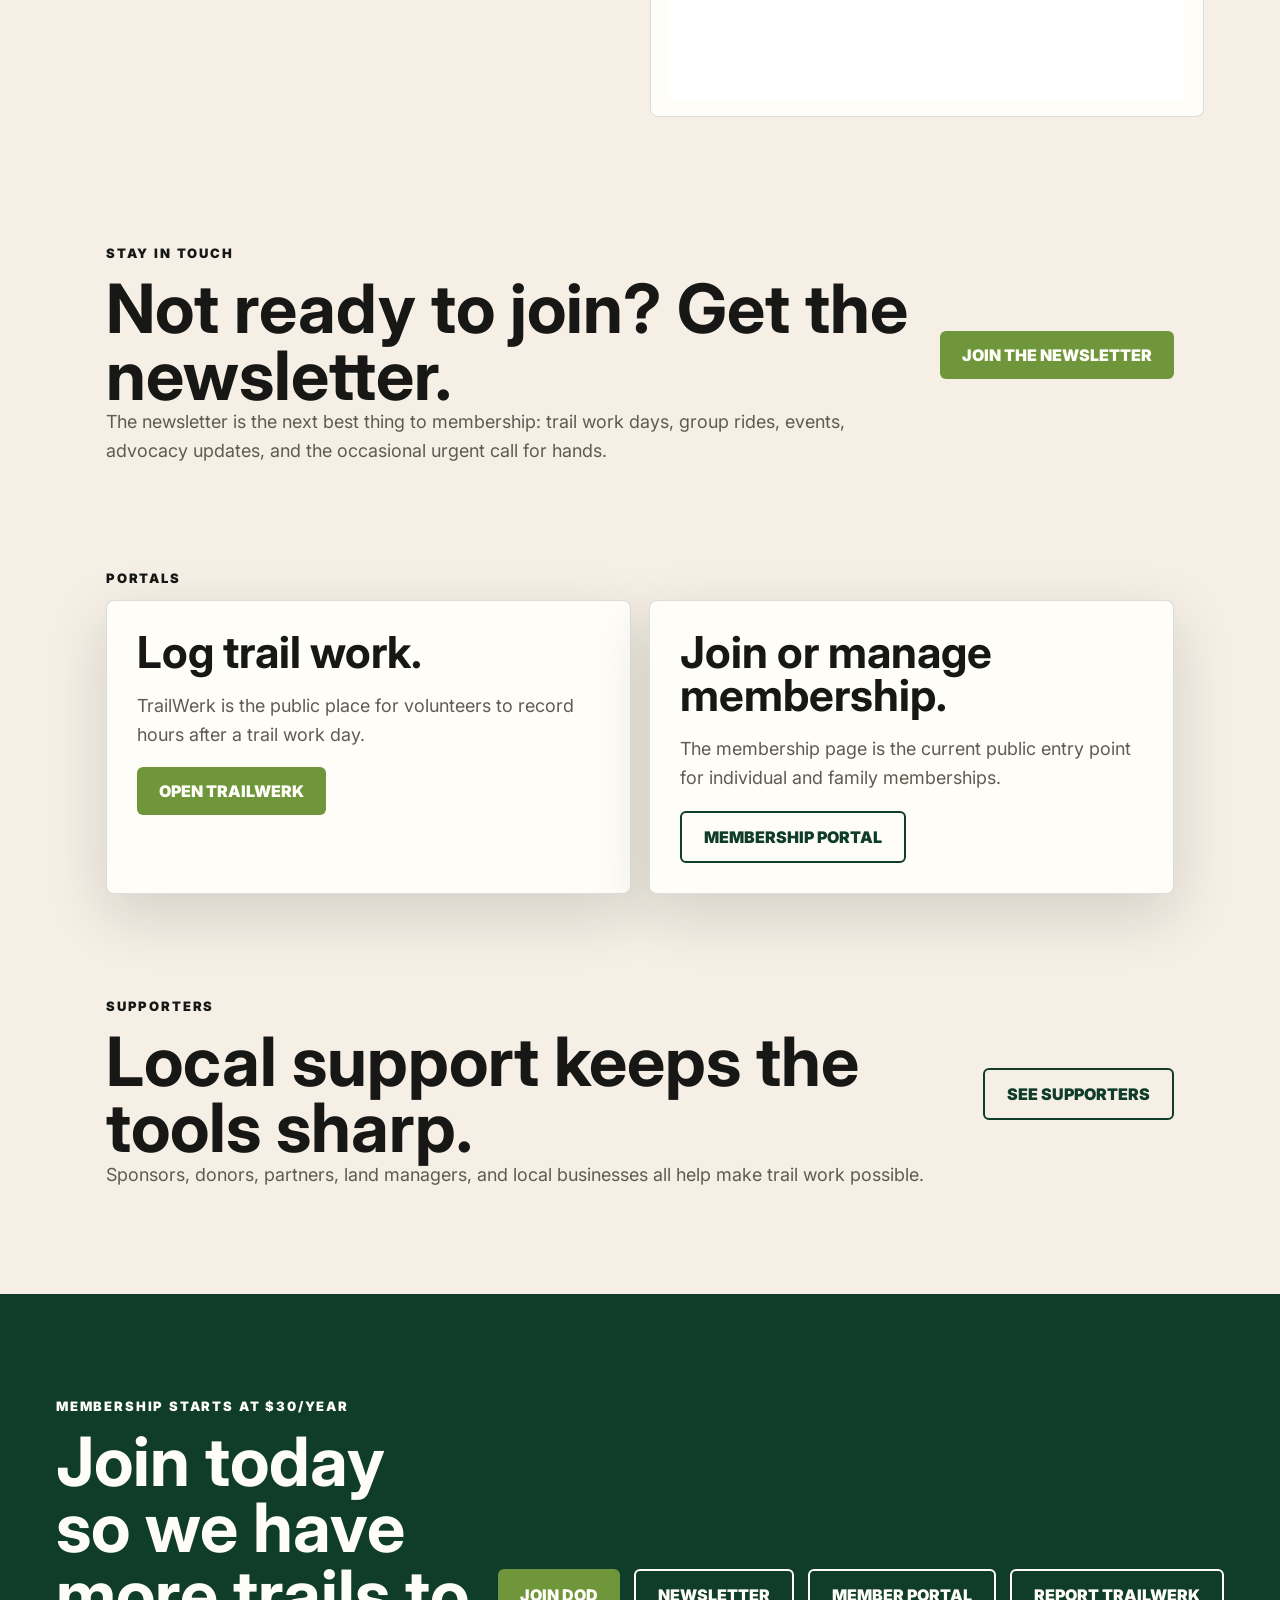
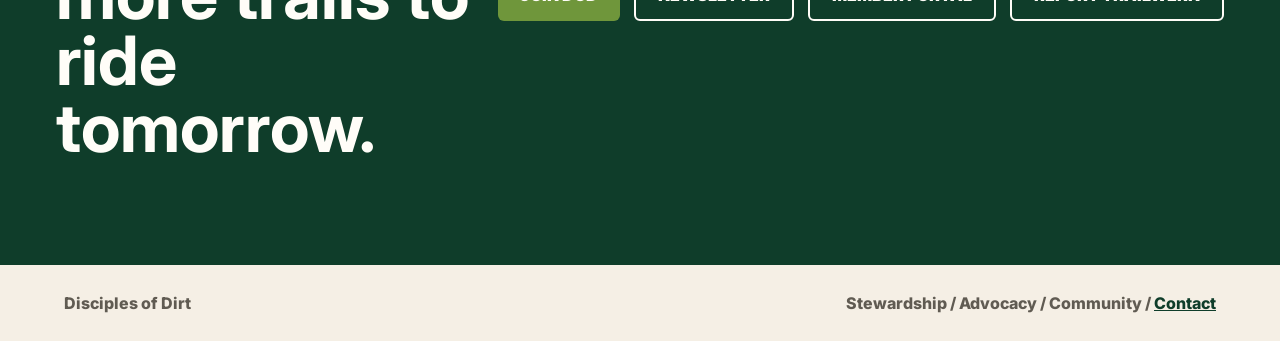
==== commit 6ae5497c: "Improve readability and about FAQ flow" ====
--- a/index.html
+++ b/index.html
@@ -21,7 +21,7 @@
       <span></span>
     </button>
     <nav class="nav" aria-label="Primary navigation">
-      <a href="#mission">About</a>
+      <a href="#about">About</a>
       <a href="#trails">Trails</a>
       <a href="events.html">Events</a>
       <a href="#get-involved">Get Involved</a>
@@ -69,14 +69,49 @@
       </div>
     </section>
 
-    <section class="mission-section" id="mission">
-      <div class="section-kicker">Mission</div>
+    <section class="mission-section" id="about">
+      <div class="section-kicker">About</div>
       <div class="mission-layout">
         <h2>Stewardship, access, and community, made visible.</h2>
         <div class="mission-copy">
           <p>DoD exists to preserve and enhance mountain bike access through trail stewardship, advocacy, outreach, social rides, and responsible trail use.</p>
-          <p>The old mission is good. This demo makes it easier to see: members and donors support real trail work, local partnerships, and close-to-home riding opportunities for all ages and abilities.</p>
+          <p>Members and donors support real trail work, local partnerships, and close-to-home riding opportunities for all ages and abilities.</p>
+          <div class="text-actions">
+            <a class="button secondary dark" href="#faq">Read the FAQ</a>
+            <a class="button secondary dark" href="contact.html">Contact DoD</a>
+          </div>
         </div>
+      </div>
+    </section>
+
+    <section class="faq-section" id="faq">
+      <div class="section-kicker">About / FAQ</div>
+      <h2>Questions people ask first.</h2>
+      <div class="accordion" data-accordion>
+        <details open>
+          <summary>I'm new to the area. Where can I ride?</summary>
+          <p>Start with Thurston Hills, Carpenter Bypass, Oakridge, Ridgeline shared-use routes, and North Shore. Conditions matter, especially in winter.</p>
+        </details>
+        <details>
+          <summary>How do I meet more riders?</summary>
+          <p>Come to a Happy Ride, Taco Tuesday at Thurston, a trail work day, or a DoD event. The newsletter is the easiest way to see what is coming up.</p>
+        </details>
+        <details>
+          <summary>I don't know anything about trail work. Can I help?</summary>
+          <p>Yes. Every volunteer starts somewhere. Experienced trail stewards can teach brushing, raking, tread repair, drainage, hauling, and tool safety.</p>
+        </details>
+        <details>
+          <summary>Why join instead of just following online?</summary>
+          <p>Membership funds trail building, maintenance, advocacy, insurance, tools, and events. It also shows land managers that mountain bikers are organized.</p>
+        </details>
+        <details>
+          <summary>Can donations be tax-deductible?</summary>
+          <p>DoD is a registered nonprofit. Donations may be tax-deductible; check your own tax situation for details.</p>
+        </details>
+        <details>
+          <summary>Why are you called Disciples of Dirt?</summary>
+          <p>Because the club loves dirt, singletrack, and the good work of keeping trails open, sustainable, and fun.</p>
+        </details>
       </div>
     </section>
 
@@ -105,7 +140,7 @@
       <div class="section-kicker">Trails</div>
       <div class="trail-header">
         <h2>The trails we help care for.</h2>
-        <p>These are the big local systems people expect to find fast. Each card links to the current DoD trail page and Trailforks map, with embedded Trailforks widgets where the public region id is stable.</p>
+        <p>Find local trail systems, current maps, stewardship notes, and the place to report volunteer hours after a work party.</p>
         <a class="button secondary dark" href="https://trailwerk.org/">Report TrailWerk</a>
       </div>
       <div class="trail-grid">
@@ -237,40 +272,9 @@
       <div>
         <div class="section-kicker">Supporters</div>
         <h2>Local support keeps the tools sharp.</h2>
-        <p>DoD should have a real shoutout page for sponsors, donors, partners, land managers, and businesses that make trail work possible.</p>
+        <p>Sponsors, donors, partners, land managers, and local businesses all help make trail work possible.</p>
       </div>
       <a class="button secondary dark" href="supporters.html">See supporters</a>
-    </section>
-
-    <section class="faq-section" id="faq">
-      <div class="section-kicker">FAQ</div>
-      <h2>Start here.</h2>
-      <div class="accordion" data-accordion>
-        <details open>
-          <summary>I'm new to the area. Where can I ride?</summary>
-          <p>Locally, look at Thurston Hills, Eugene Ridgeline shared-use routes, Carpenter Bypass, North Shore, and Oakridge. Conditions matter, especially in winter.</p>
-        </details>
-        <details>
-          <summary>How do I meet more riders?</summary>
-          <p>Come to a Happy Ride, Taco Tuesday at Thurston, a trail work day, or introduce yourself in the Eugene mountain bike community online.</p>
-        </details>
-        <details>
-          <summary>I don't know anything about trail work. Can I help?</summary>
-          <p>Yes. Every volunteer starts somewhere. Experienced trail stewards can teach brushing, raking, tread repair, drainage, hauling, and tool safety.</p>
-        </details>
-        <details>
-          <summary>Why join instead of just following online?</summary>
-          <p>Membership funds trail building, maintenance, advocacy, insurance, tools, and events. It also shows land managers that mountain bikers are organized.</p>
-        </details>
-        <details>
-          <summary>Can donations be tax-deductible?</summary>
-          <p>DoD is a registered nonprofit. Donations may be tax-deductible; check your own tax situation for details.</p>
-        </details>
-        <details>
-          <summary>Why are you called Disciples of Dirt?</summary>
-          <p>Because the club loves dirt, singletrack, and the good work of keeping trails open, sustainable, and fun.</p>
-        </details>
-      </div>
     </section>
 
     <section class="join-section" id="join">
--- a/styles.css
+++ b/styles.css
@@ -24,11 +24,16 @@
   scroll-behavior: smooth;
 }
 
+[id] {
+  scroll-margin-top: 96px;
+}
+
 body {
   margin: 0;
   font-family: Inter, Arial, sans-serif;
   color: var(--ink);
   background: var(--paper);
+  overflow-x: hidden;
 }
 
 a {
@@ -88,6 +93,17 @@
   text-decoration: none;
 }
 
+.nav a:focus-visible,
+.header-cta:focus-visible,
+.button:focus-visible,
+summary:focus-visible,
+input:focus-visible,
+select:focus-visible,
+textarea:focus-visible {
+  outline: 3px solid var(--orange);
+  outline-offset: 3px;
+}
+
 .header-cta {
   padding: 13px 22px;
   background: var(--moss);
@@ -172,6 +188,8 @@
   line-height: 0.95;
   letter-spacing: 0;
   text-transform: uppercase;
+  max-width: 100%;
+  overflow-wrap: break-word;
 }
 
 .hero h1 span,
@@ -193,12 +211,17 @@
 }
 
 .hero-actions,
-.join-actions {
+.join-actions,
+.text-actions {
   display: flex;
   flex-wrap: wrap;
   justify-content: flex-start;
   gap: 14px;
   margin-top: 32px;
+}
+
+.text-actions {
+  margin-top: 6px;
 }
 
 .button {
@@ -290,6 +313,8 @@
   font-size: 68px;
   line-height: 0.98;
   letter-spacing: 0;
+  max-width: 100%;
+  overflow-wrap: break-word;
 }
 
 .mission-copy p,
@@ -709,10 +734,32 @@
 }
 
 summary {
+  display: flex;
+  align-items: center;
+  justify-content: space-between;
+  gap: 18px;
   cursor: pointer;
   padding: 22px 24px;
   font-size: 20px;
   font-weight: 900;
+}
+
+summary::after {
+  content: "+";
+  display: grid;
+  place-items: center;
+  width: 30px;
+  height: 30px;
+  flex: 0 0 auto;
+  color: #fffdf8;
+  background: var(--green);
+  border-radius: 50%;
+  font-size: 20px;
+  line-height: 1;
+}
+
+details[open] summary::after {
+  content: "-";
 }
 
 details p {
@@ -744,6 +791,10 @@
   padding: 28px clamp(18px, 5vw, 72px);
   color: var(--muted);
   font-weight: 800;
+}
+
+.site-footer a {
+  color: var(--green);
 }
 
 .supporters-page,
@@ -1031,6 +1082,7 @@
 
   .nav-toggle {
     display: block;
+    margin-left: auto;
   }
 
   .header-cta {
@@ -1179,6 +1231,7 @@
   .header-cta {
     padding: 10px 12px;
     font-size: 12px;
+    display: none;
   }
 
   .hero {
@@ -1203,7 +1256,7 @@
   }
 
   .hero h1 {
-    font-size: 42px;
+    font-size: 40px;
   }
 
   .hero-copy {
@@ -1212,7 +1265,8 @@
   }
 
   .hero-actions,
-  .join-actions {
+  .join-actions,
+  .text-actions {
     display: grid;
     grid-template-columns: 1fr;
     gap: 10px;
@@ -1241,7 +1295,7 @@
   }
 
   h2 {
-    font-size: 38px;
+    font-size: 32px;
   }
 
   .action-card,
@@ -1281,7 +1335,28 @@
   .supporter-hero h1,
   .events-hero h1,
   .contact-hero h1 {
-    font-size: 40px;
+    font-size: 32px;
+    line-height: 1.05;
+  }
+
+  .hero-content,
+  .supporter-hero > *,
+  .events-hero > *,
+  .contact-hero > *,
+  .mission-section,
+  .faq-section,
+  .action-grid,
+  .trail-section,
+  .story-section,
+  .newsletter-section,
+  .portal-section,
+  .supporter-preview,
+  .calendar-section,
+  .event-workflow,
+  .contact-section,
+  .supporter-list-section {
+    max-width: 358px;
+    margin-inline: auto;
   }
 
   .calendar-frame {
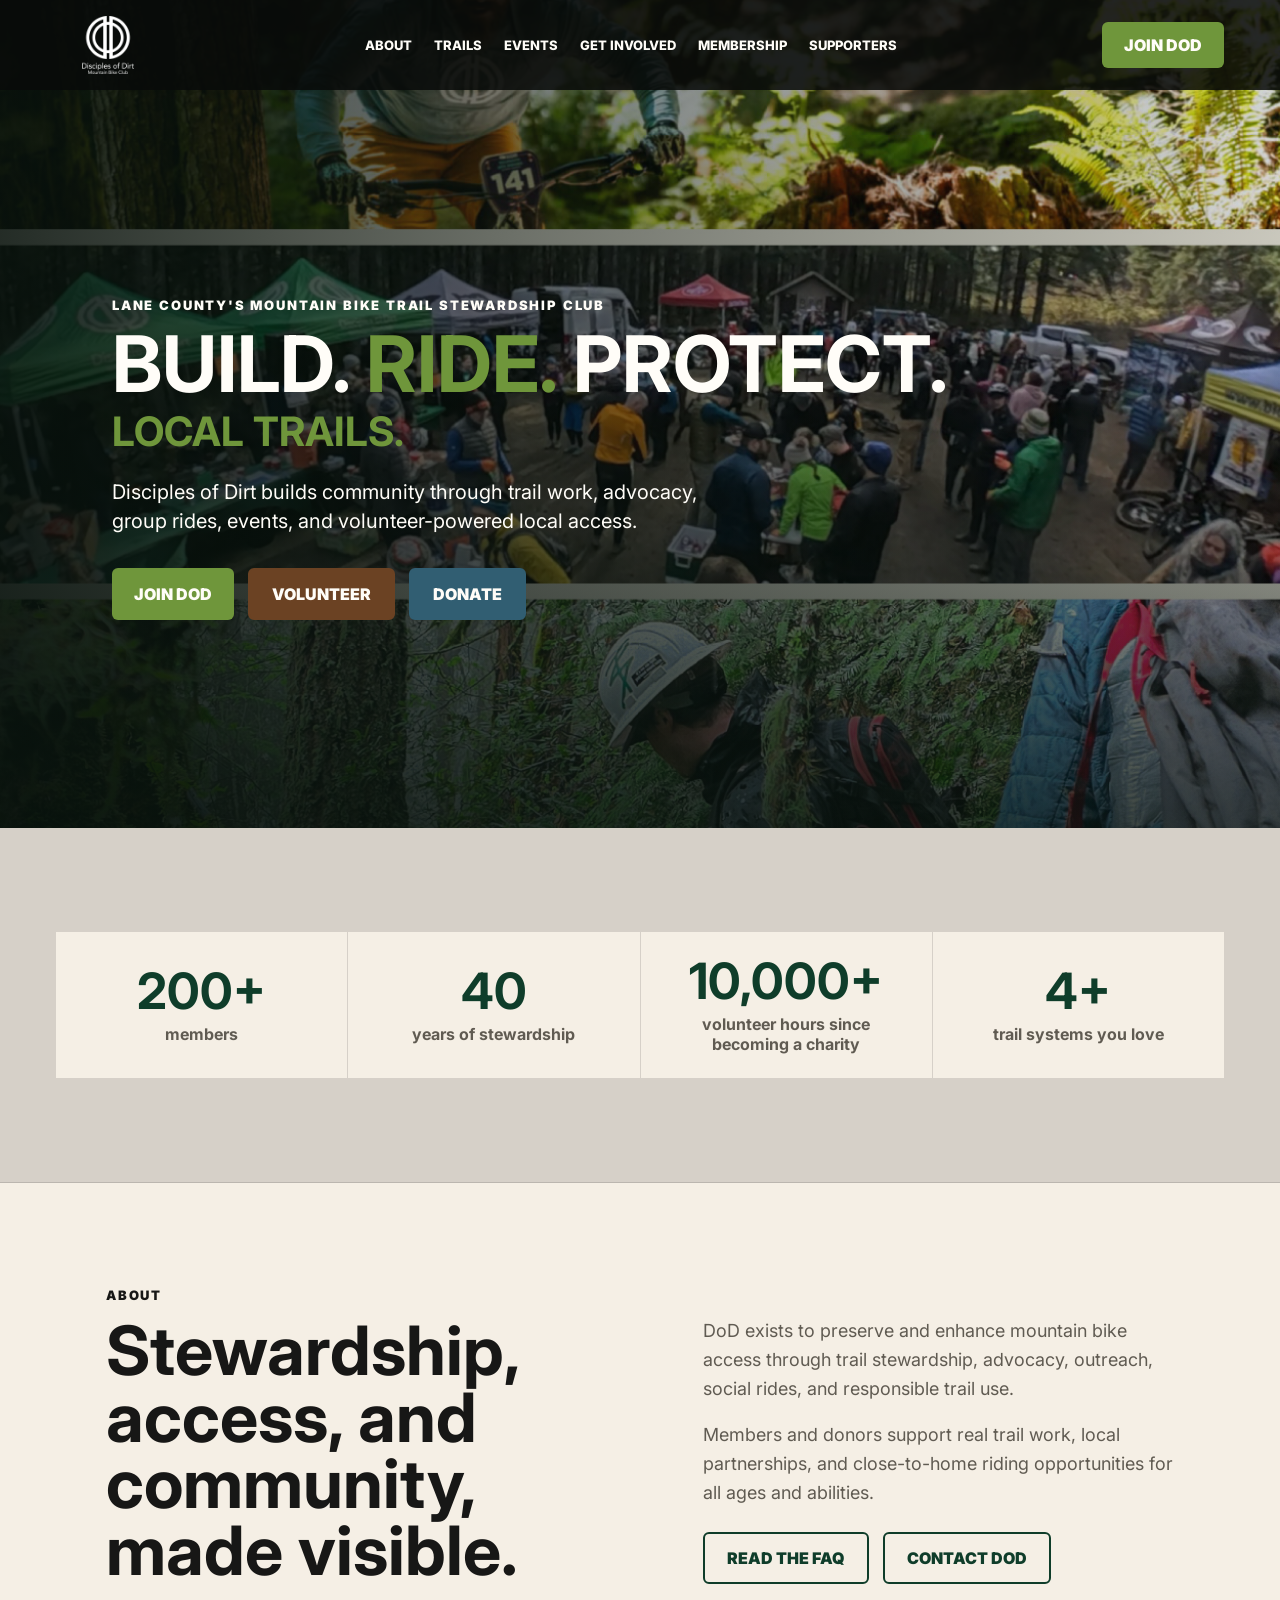
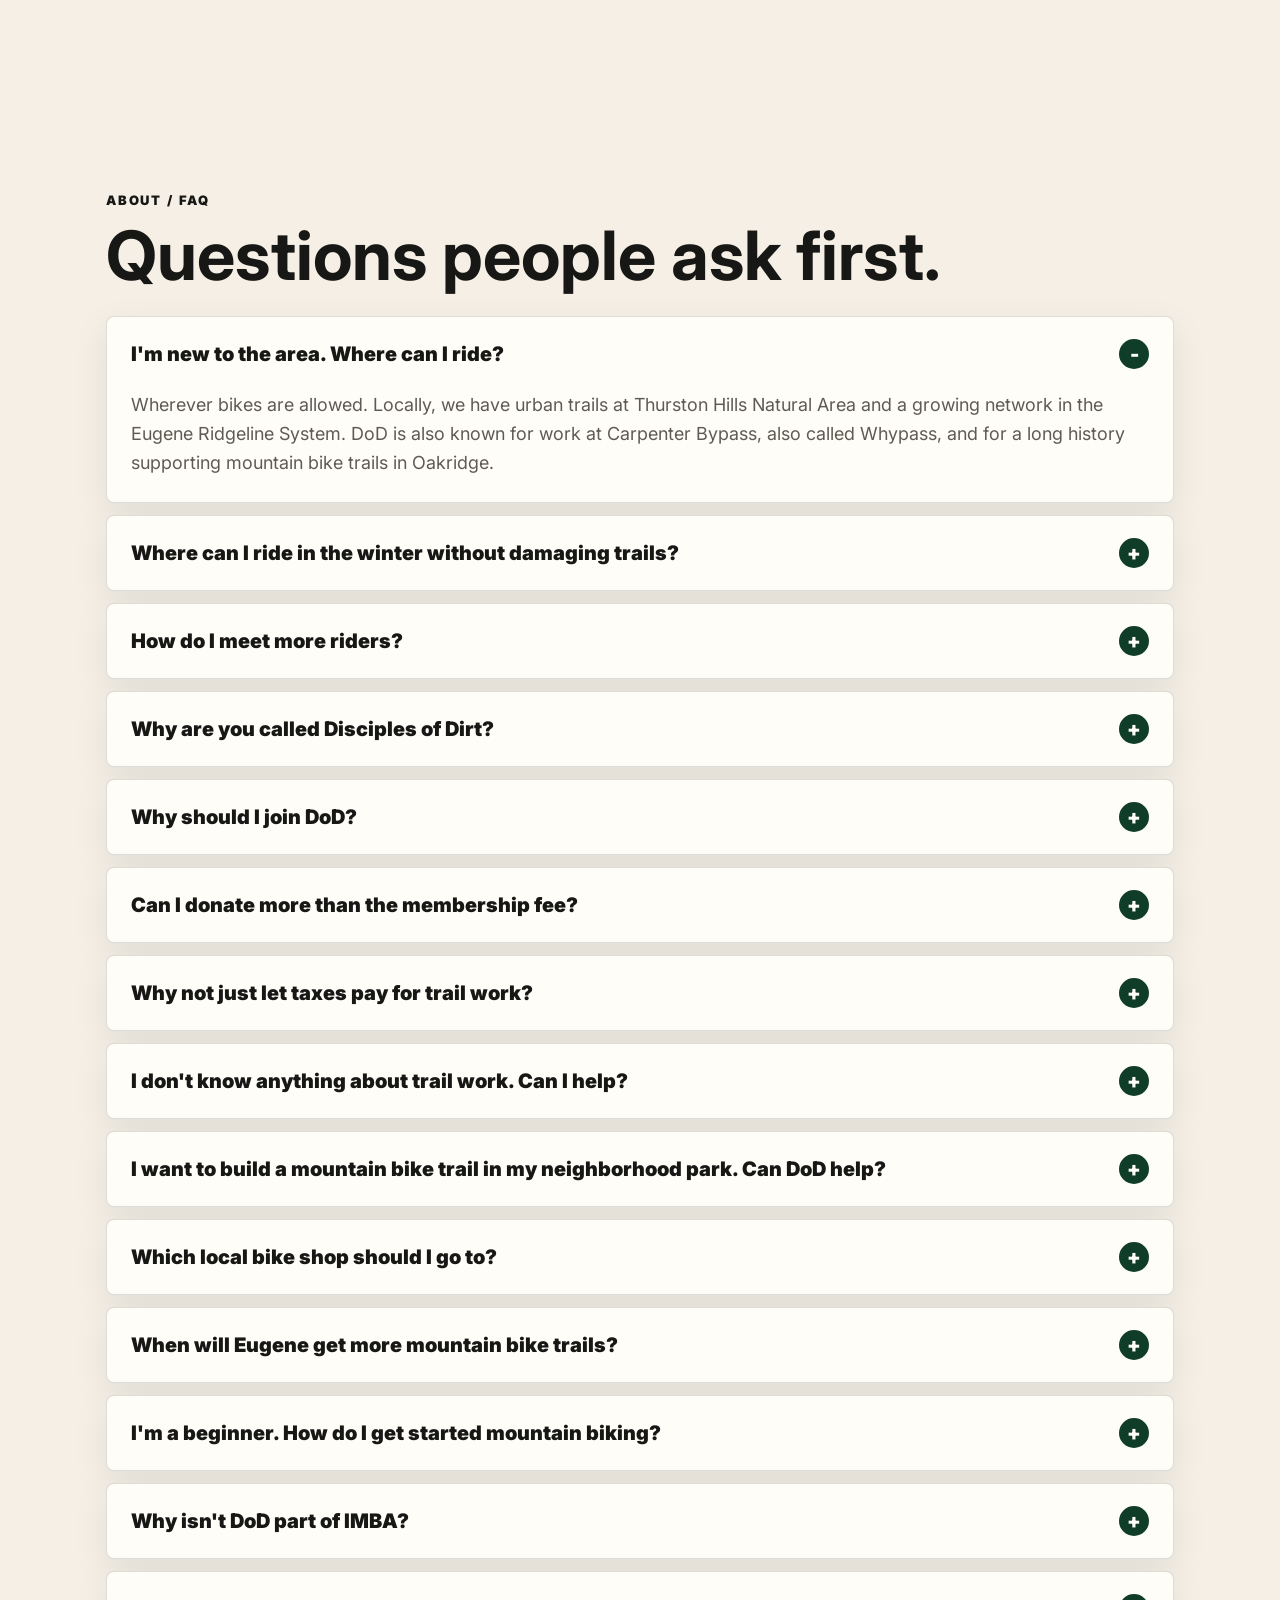
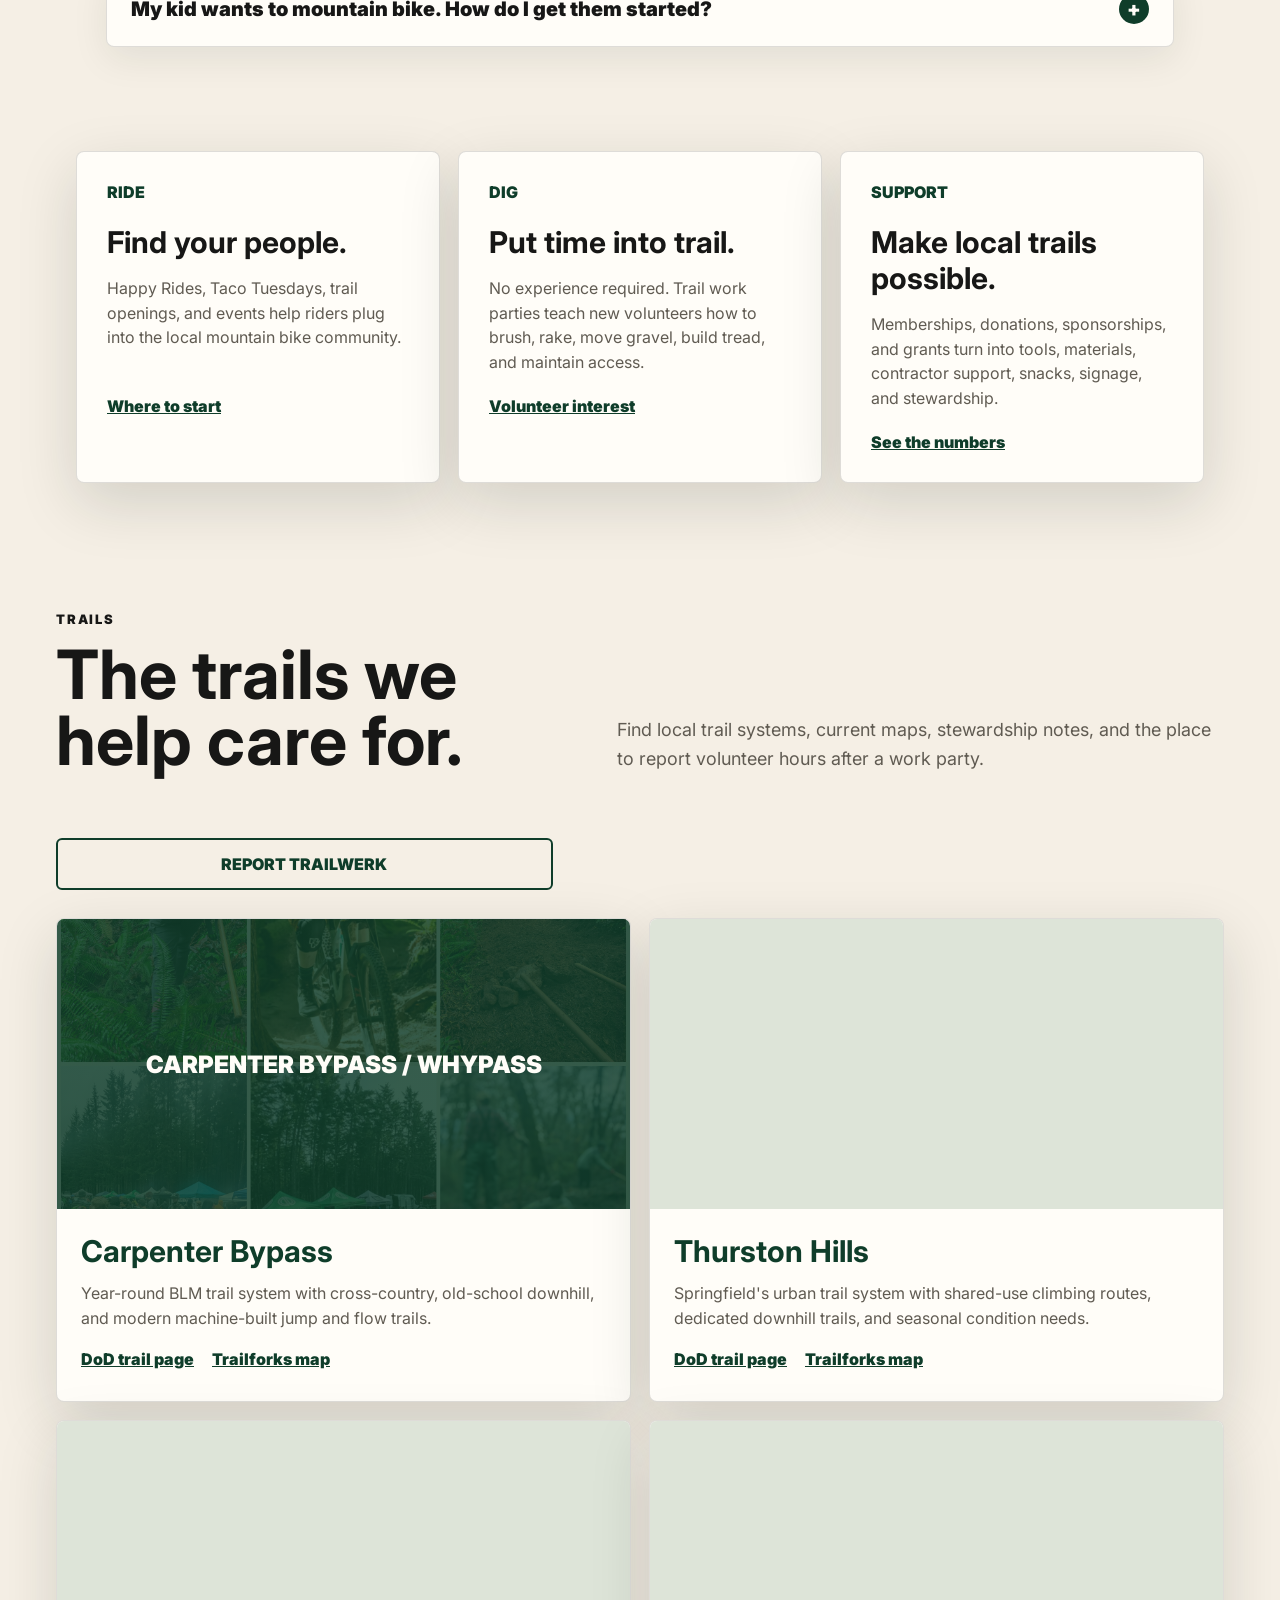
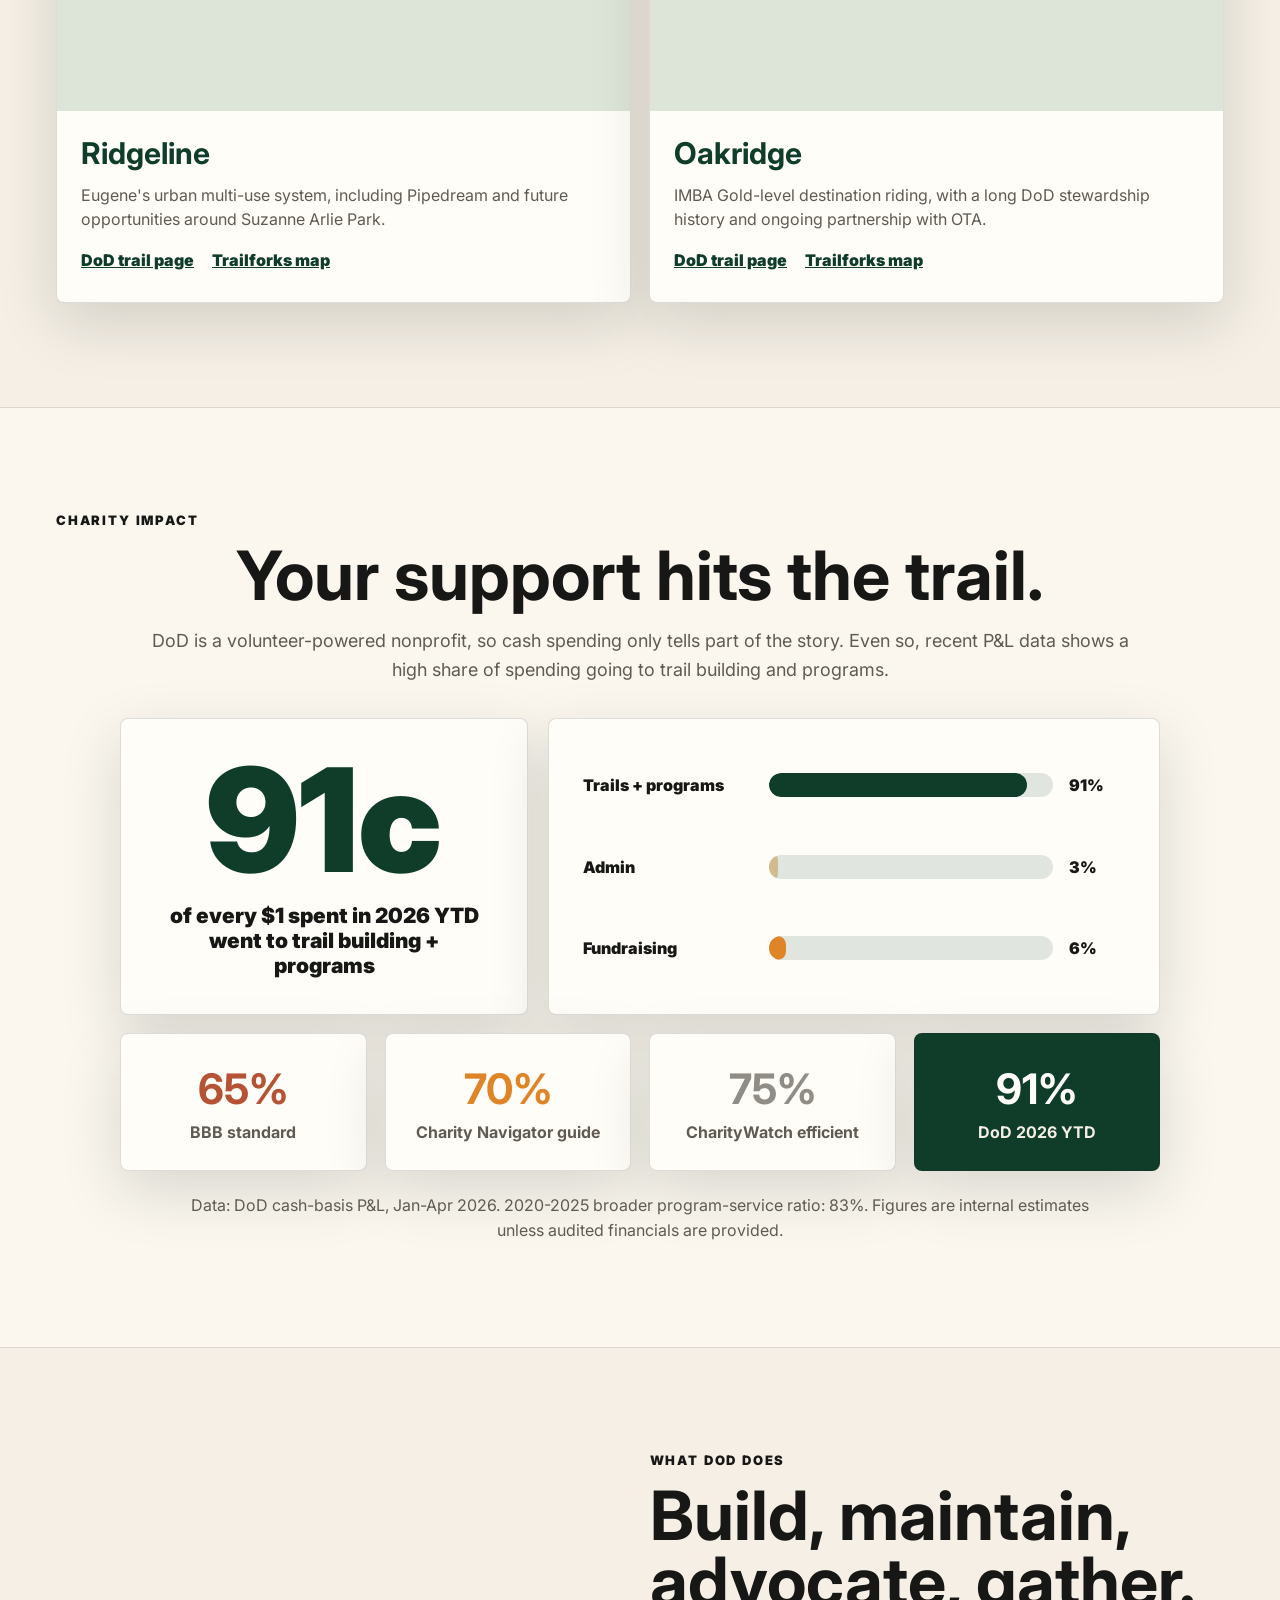
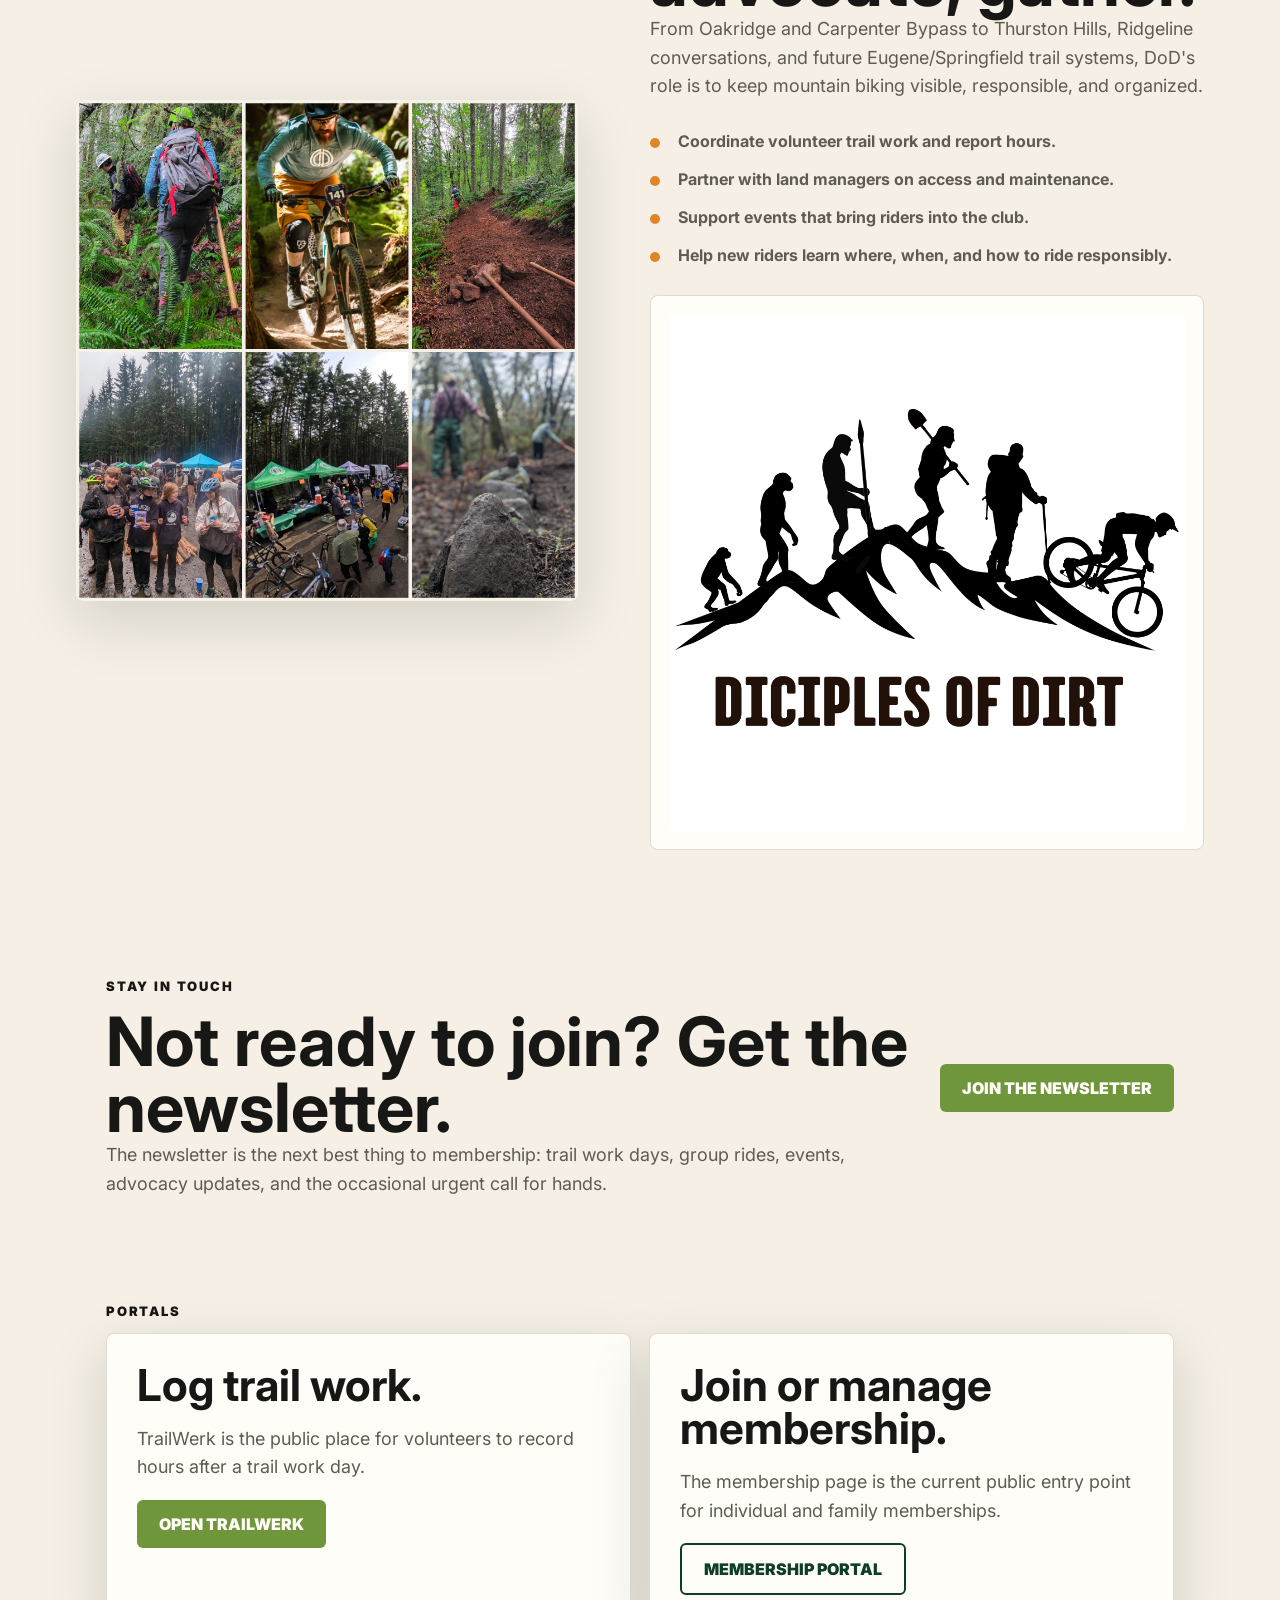
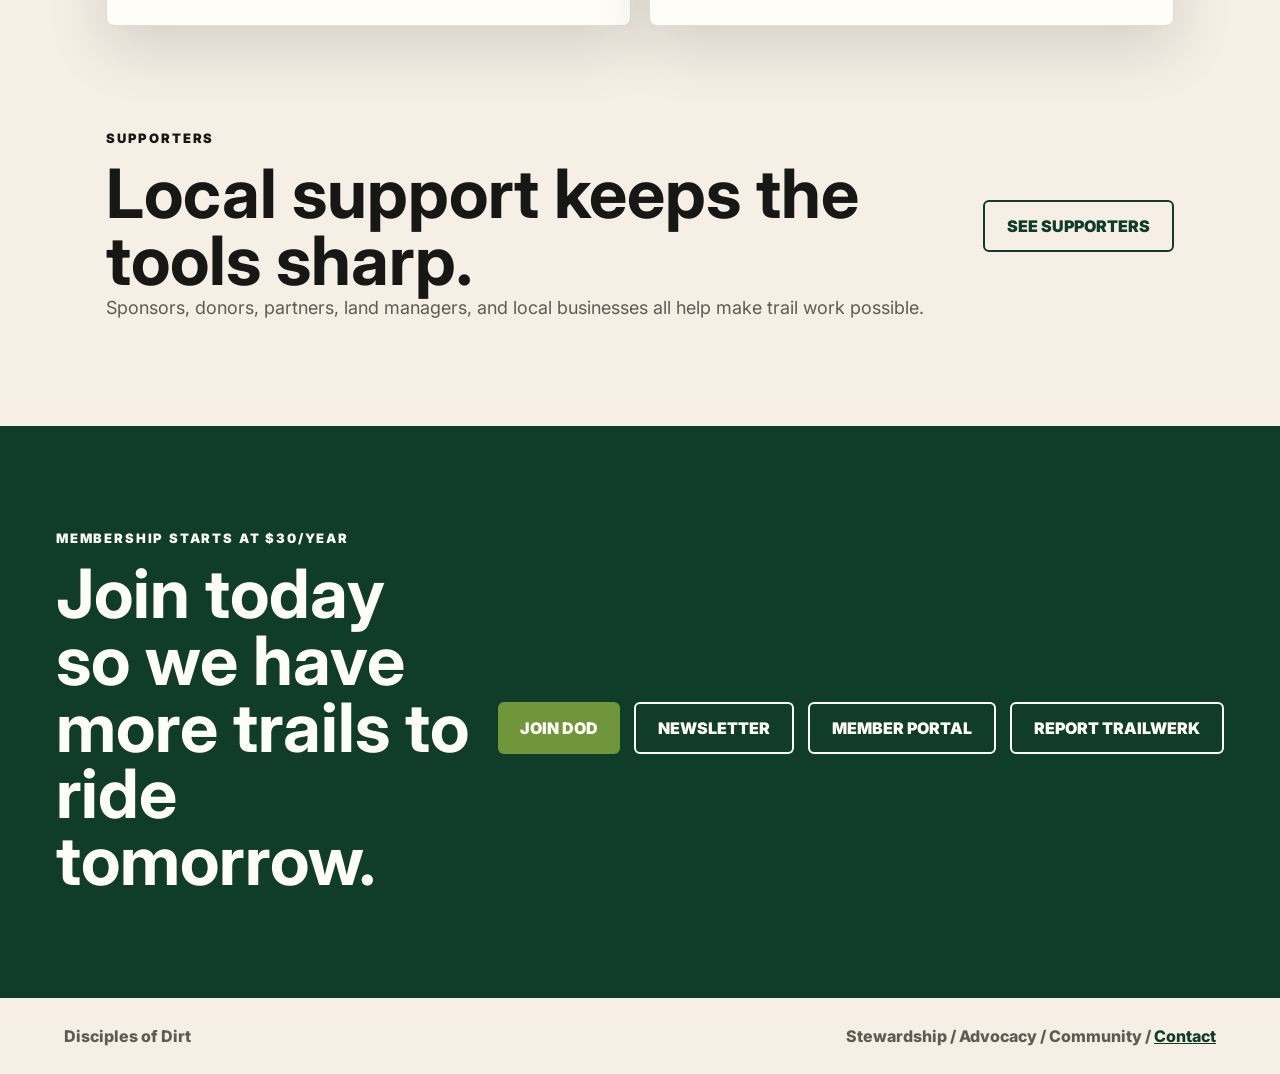
==== commit b5a43c05: "Expand FAQ accordion content" ====
--- a/index.html
+++ b/index.html
@@ -90,27 +90,59 @@
       <div class="accordion" data-accordion>
         <details open>
           <summary>I'm new to the area. Where can I ride?</summary>
-          <p>Start with Thurston Hills, Carpenter Bypass, Oakridge, Ridgeline shared-use routes, and North Shore. Conditions matter, especially in winter.</p>
+          <p>Wherever bikes are allowed. Locally, we have urban trails at Thurston Hills Natural Area and a growing network in the Eugene Ridgeline System. DoD is also known for work at Carpenter Bypass, also called Whypass, and for a long history supporting mountain bike trails in Oakridge.</p>
+        </details>
+        <details>
+          <summary>Where can I ride in the winter without damaging trails?</summary>
+          <p>Thank you for asking. Many trails are sensitive to wet-weather riding. Carpenter Bypass is designed for winter riding. Alsea Falls is often good a couple of days after rain. North Shore near Lowell is a good cross-country option. The Ridgeline system has shared-use gravel trails, and Pipedream remains open in winter.</p>
         </details>
         <details>
           <summary>How do I meet more riders?</summary>
-          <p>Come to a Happy Ride, Taco Tuesday at Thurston, a trail work day, or a DoD event. The newsletter is the easiest way to see what is coming up.</p>
+          <p>Come to a Happy Ride or the Taco Tuesday ride at Thurston Hills in summer and fall. You can also introduce yourself in the Eugene Mountain Bike Facebook group to find riders with similar pace and preferences. Check the calendar or sign up for the newsletter for group rides and trail work parties.</p>
+        </details>
+        <details>
+          <summary>Why are you called Disciples of Dirt?</summary>
+          <p>Because we love dirt and spreading the good gospel of trail stewardship.</p>
+        </details>
+        <details>
+          <summary>Why should I join DoD?</summary>
+          <p>Your membership helps DoD build and maintain more local mountain bike trails. Members also get discounts at local bike shops like Lifecycle and Bicycle Way of Life. Considering how much we all spend on gas and bikes, $30 to support local trails goes a long way.</p>
+        </details>
+        <details>
+          <summary>Can I donate more than the membership fee?</summary>
+          <p>Of course. DoD is a registered 501(c)(3) nonprofit, so your donation is tax-deductible.</p>
+        </details>
+        <details>
+          <summary>Why not just let taxes pay for trail work?</summary>
+          <p>DoD supports public investment in trails, but we do not set tax rates. We advocate for bike taxes collected on mountain bikes to go toward building bike trails instead of being routed elsewhere.</p>
         </details>
         <details>
           <summary>I don't know anything about trail work. Can I help?</summary>
-          <p>Yes. Every volunteer starts somewhere. Experienced trail stewards can teach brushing, raking, tread repair, drainage, hauling, and tool safety.</p>
-        </details>
-        <details>
-          <summary>Why join instead of just following online?</summary>
-          <p>Membership funds trail building, maintenance, advocacy, insurance, tools, and events. It also shows land managers that mountain bikers are organized.</p>
-        </details>
-        <details>
-          <summary>Can donations be tax-deductible?</summary>
-          <p>DoD is a registered nonprofit. Donations may be tax-deductible; check your own tax situation for details.</p>
-        </details>
-        <details>
-          <summary>Why are you called Disciples of Dirt?</summary>
-          <p>Because the club loves dirt, singletrack, and the good work of keeping trails open, sustainable, and fun.</p>
+          <p>Yes. Every volunteer starts with zero experience. You will learn quickly from more seasoned trail stewards.</p>
+        </details>
+        <details>
+          <summary>I want to build a mountain bike trail in my neighborhood park. Can DoD help?</summary>
+          <p>Probably. First, contact the local land manager to ask about park adoption and whether other groups already maintain the area. Trail building takes longer than most people expect, but DoD has helped build and adopt several local trails.</p>
+        </details>
+        <details>
+          <summary>Which local bike shop should I go to?</summary>
+          <p>DoD loves all our local shops. Lifecycle carries Kona, Juliana, Norco, Pivot, Rocky Mountain, Santa Cruz, Transition, and Yeti. Bicycle Way of Life carries Trek and Scott. Hutch's carries Giant and Specialized. Show your DoD membership card for discounts on parts and accessories.</p>
+        </details>
+        <details>
+          <summary>When will Eugene get more mountain bike trails?</summary>
+          <p>Suzanne Arlie Park is slated for development. Eugene Parks and Open Space won a $1.2 million grant, matched with $800,000 from bond funds. Contracting has closed, and the project is required to be completed by May 2026.</p>
+        </details>
+        <details>
+          <summary>I'm a beginner. How do I get started mountain biking?</summary>
+          <p>Have a bike and a helmet? Go have fun. Work on basic skills by messing around on curbs, start small if you are learning to jump, and progress slowly. Knee and elbow pads are a good idea because crashing is part of the sport. Skills clinics from Ninja MTB and Dennis Silvia-Young can help, and pump tracks in Creswell, Oakridge, and Horse Creek Lodge are great for learning cornering and pumping.</p>
+        </details>
+        <details>
+          <summary>Why isn't DoD part of IMBA?</summary>
+          <p>IMBA does great work nationally, but many benefits they used to offer local clubs, like nonprofit administration support, have declined. For DoD, the membership fee no longer made sense for the limited local benefit.</p>
+        </details>
+        <details>
+          <summary>My kid wants to mountain bike. How do I get them started?</summary>
+          <p>Bring them to one of DoD's kids rides. If they are middle- or high-school-aged, check out the Eugene Composite NICA Team. They practice twice a week from summer through mid-fall and race in five events across Oregon.</p>
         </details>
       </div>
     </section>
--- a/styles.css
+++ b/styles.css
@@ -764,6 +764,11 @@
 
 details p {
   padding: 0 24px 24px;
+}
+
+details a {
+  color: var(--green);
+  font-weight: 900;
 }
 
 .join-section {
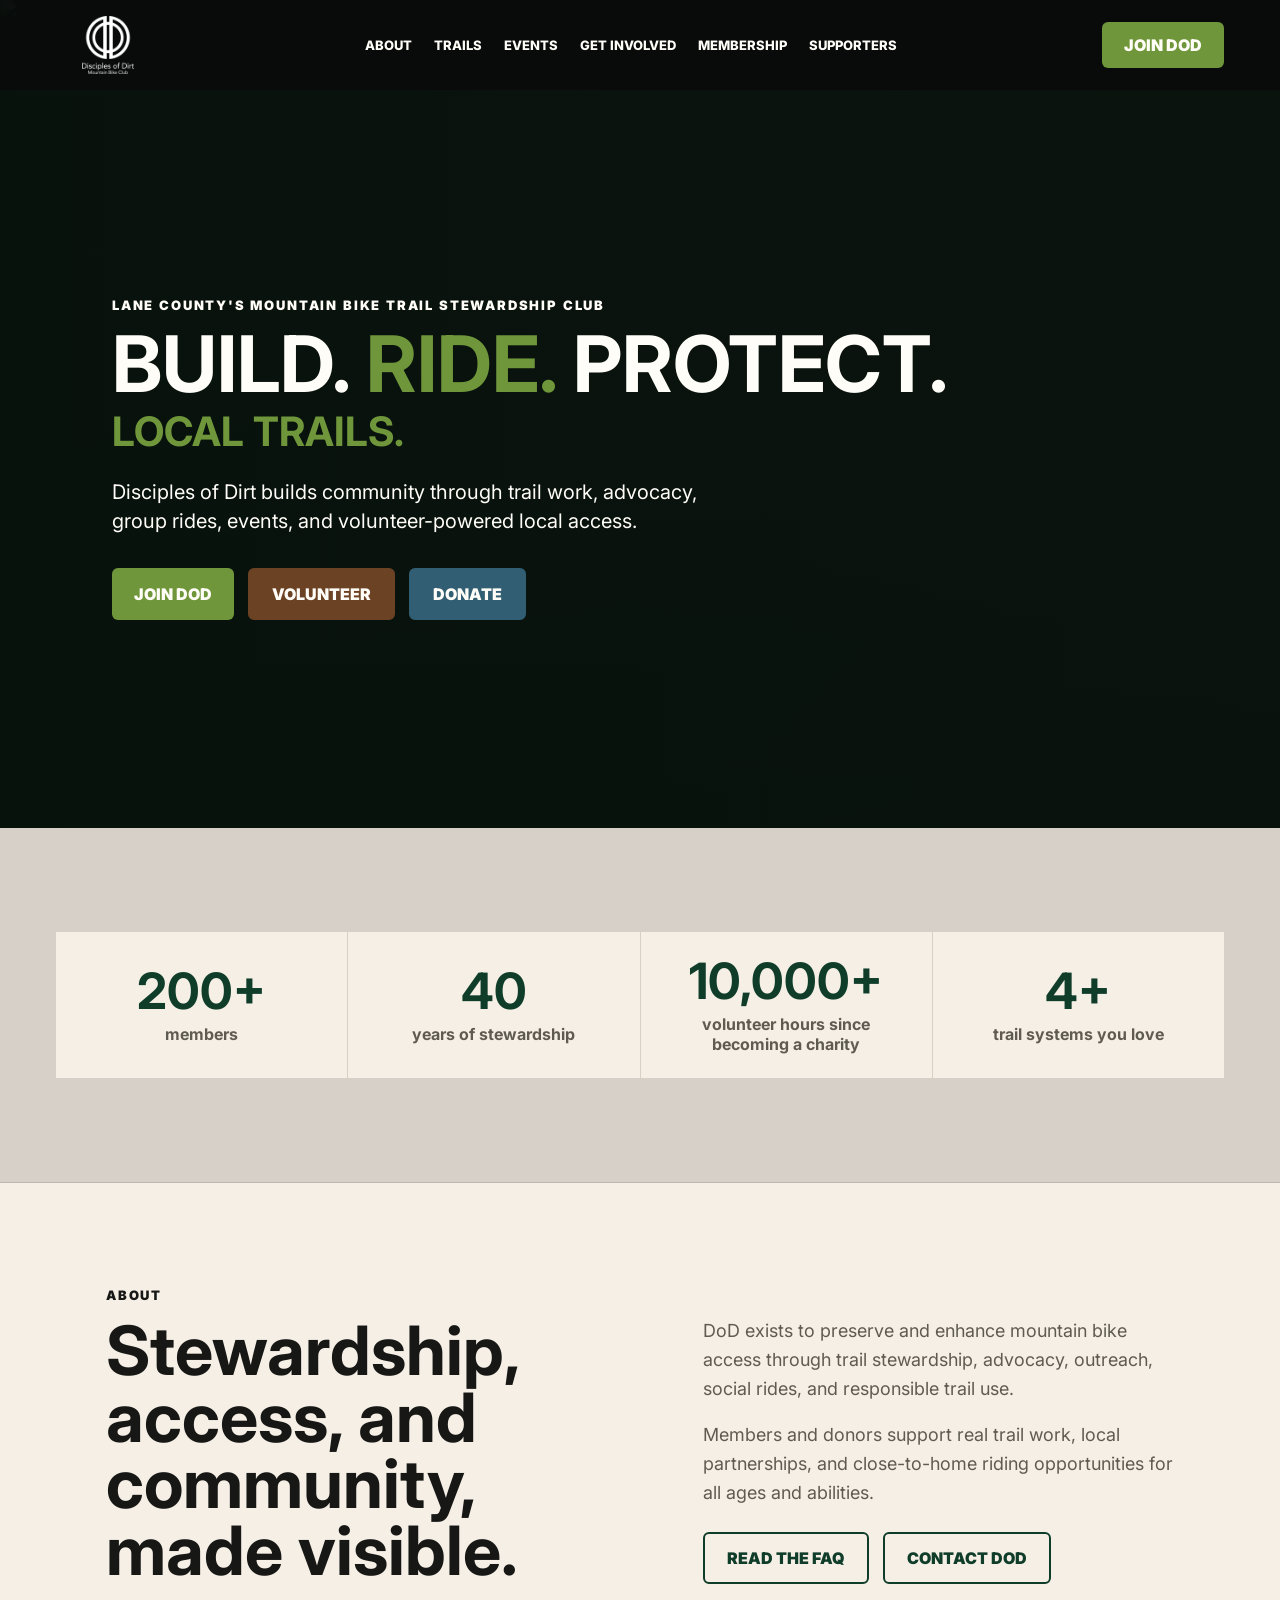
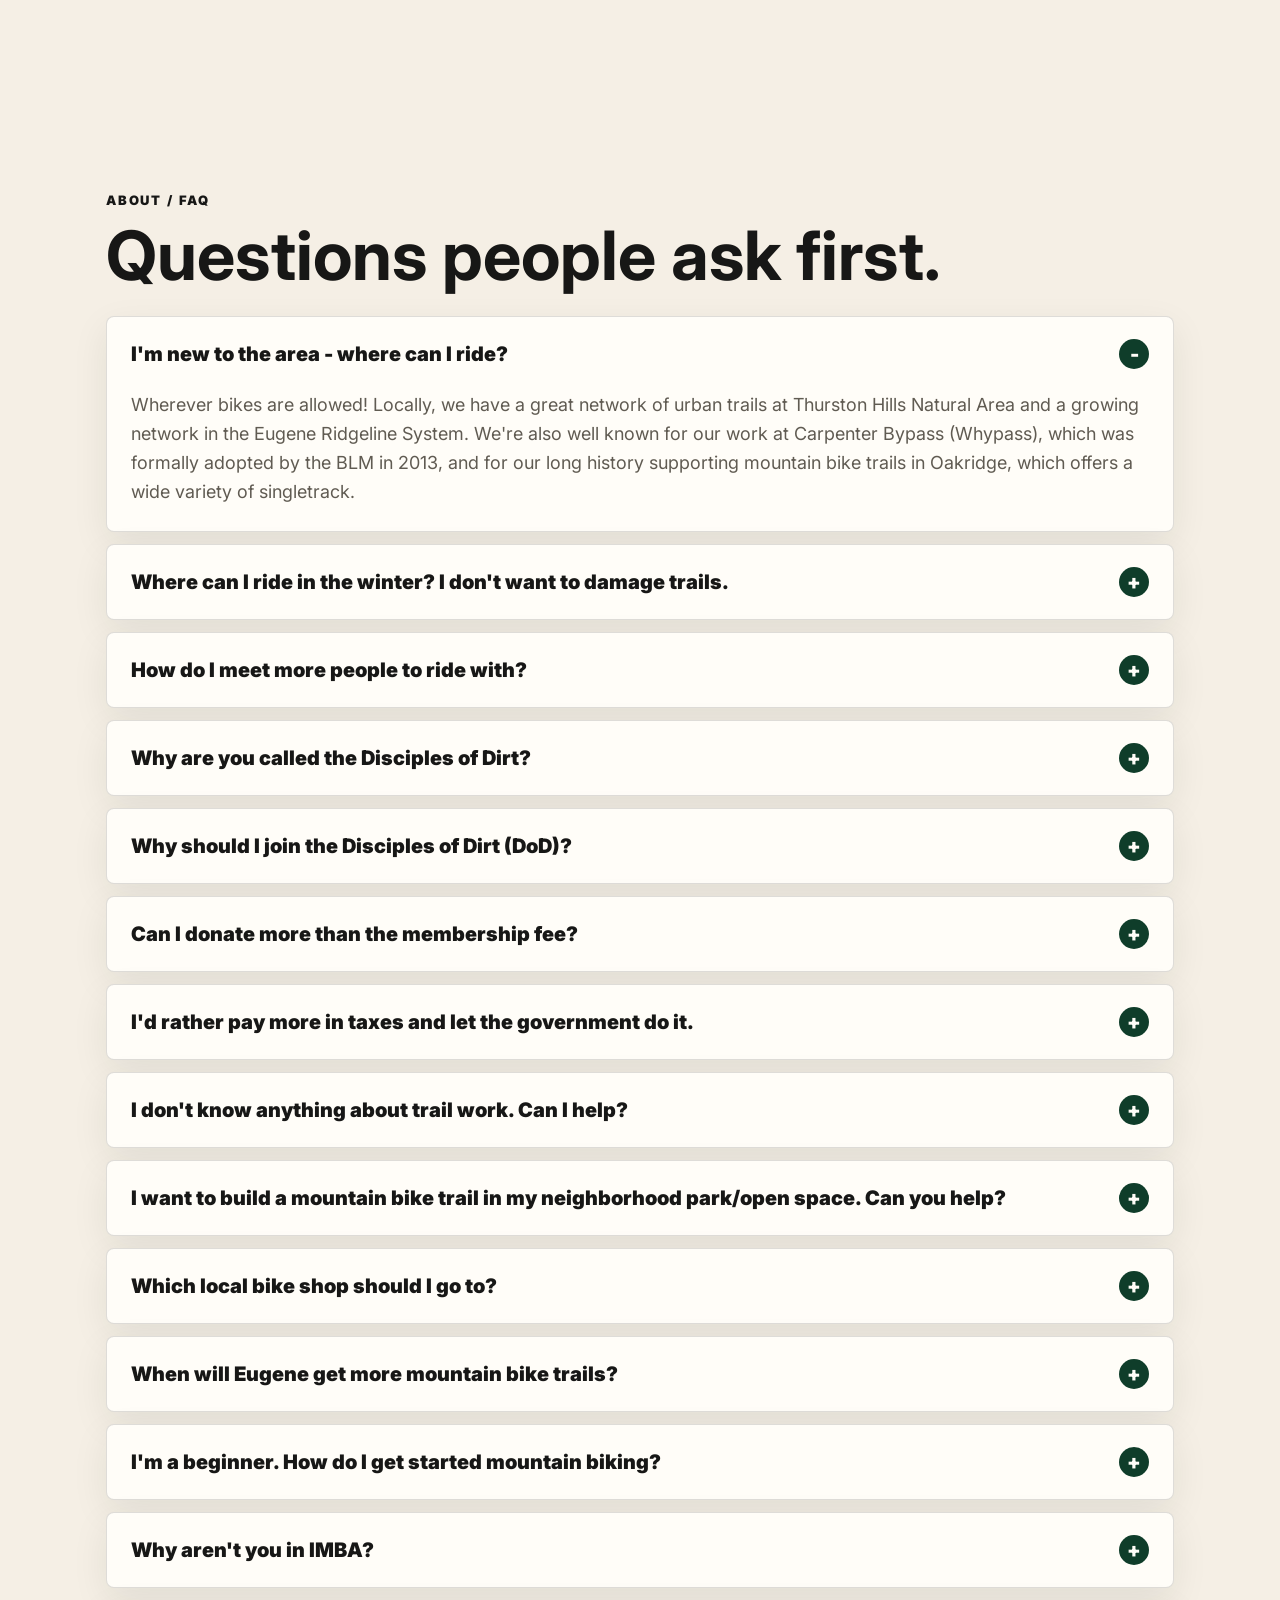
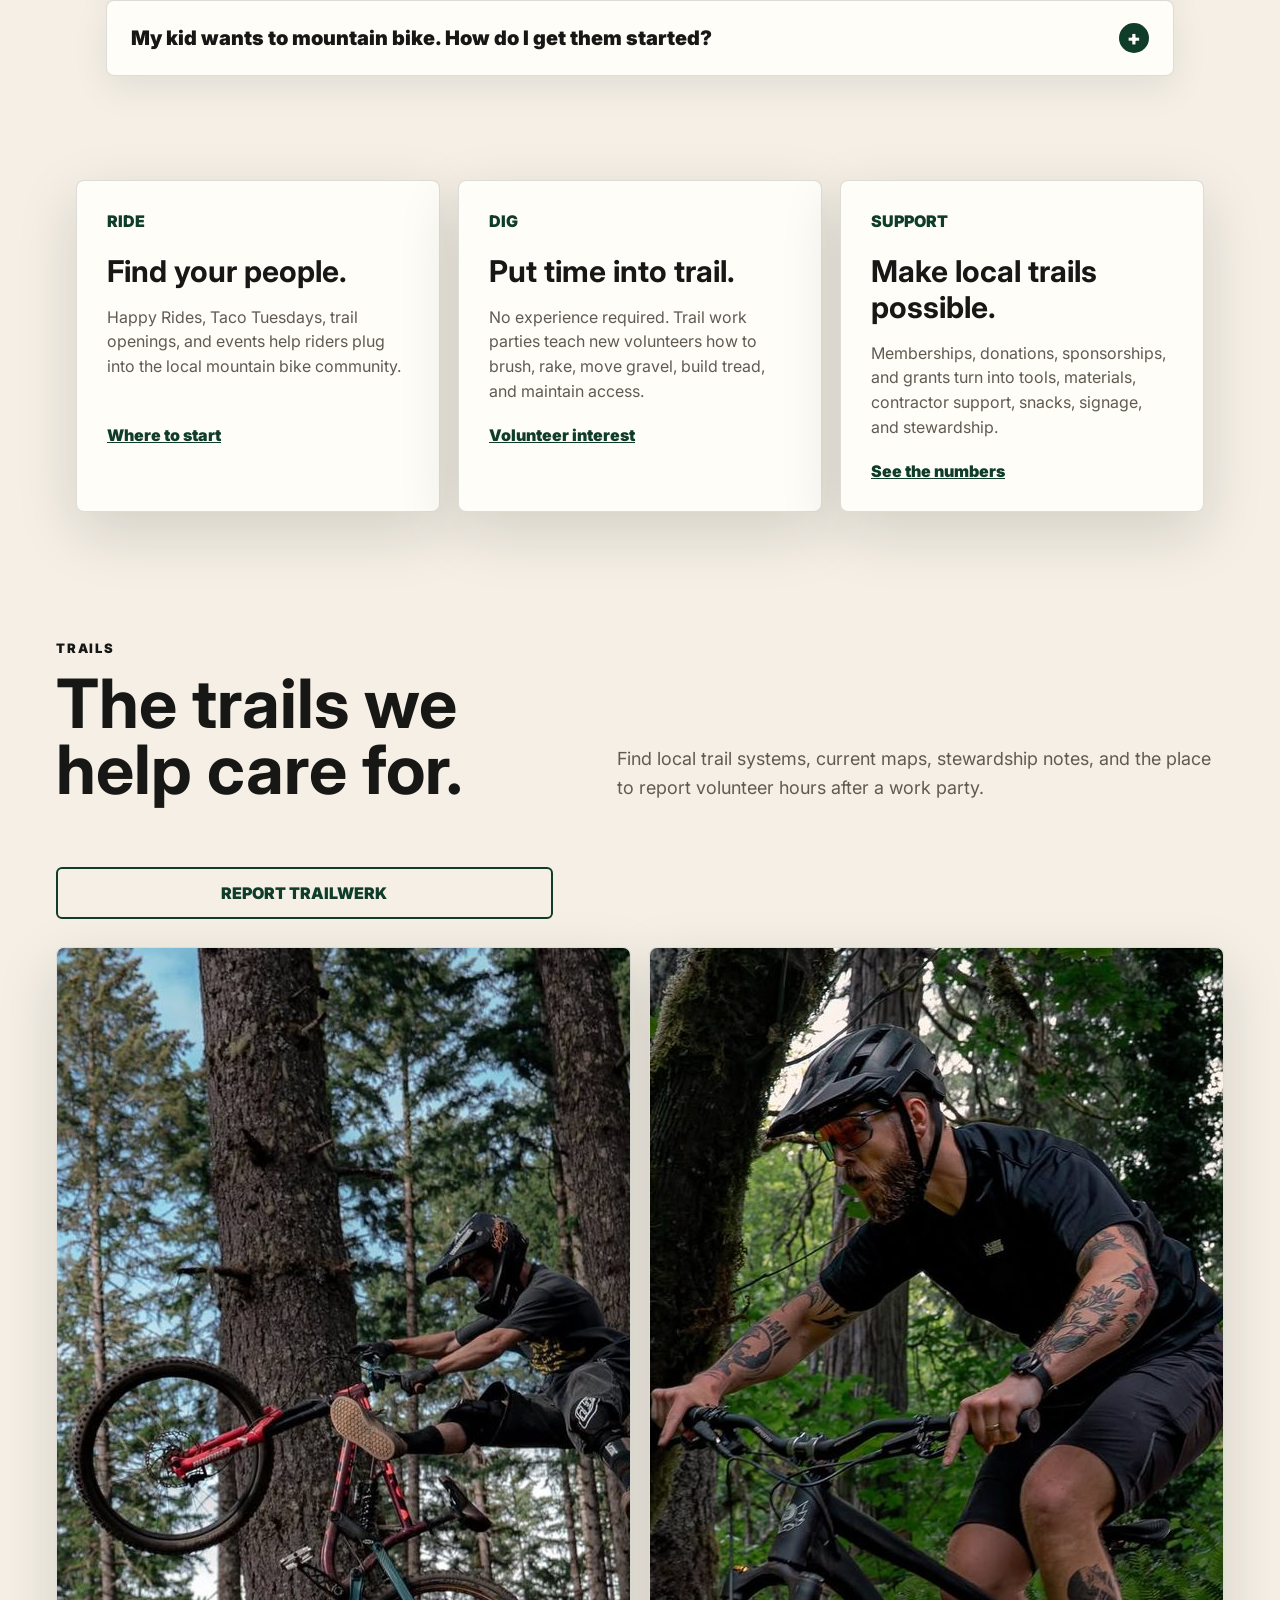
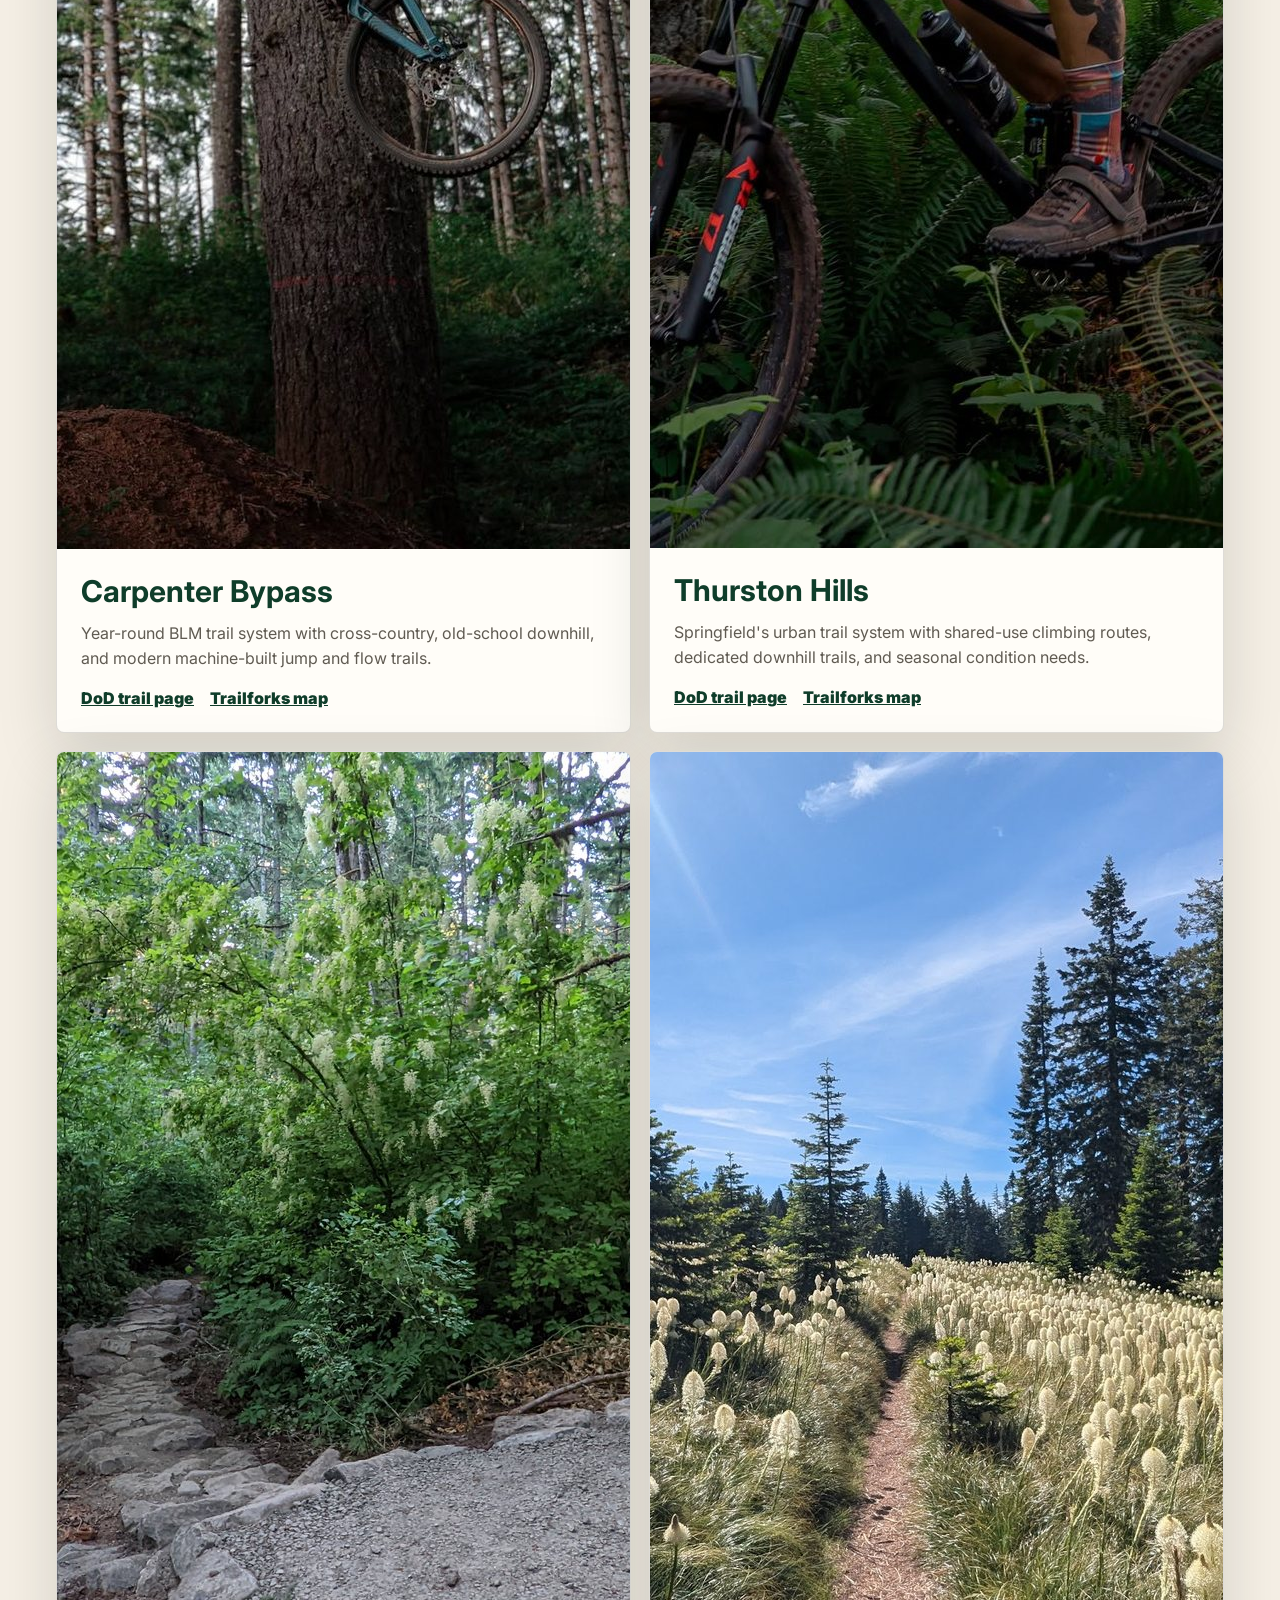
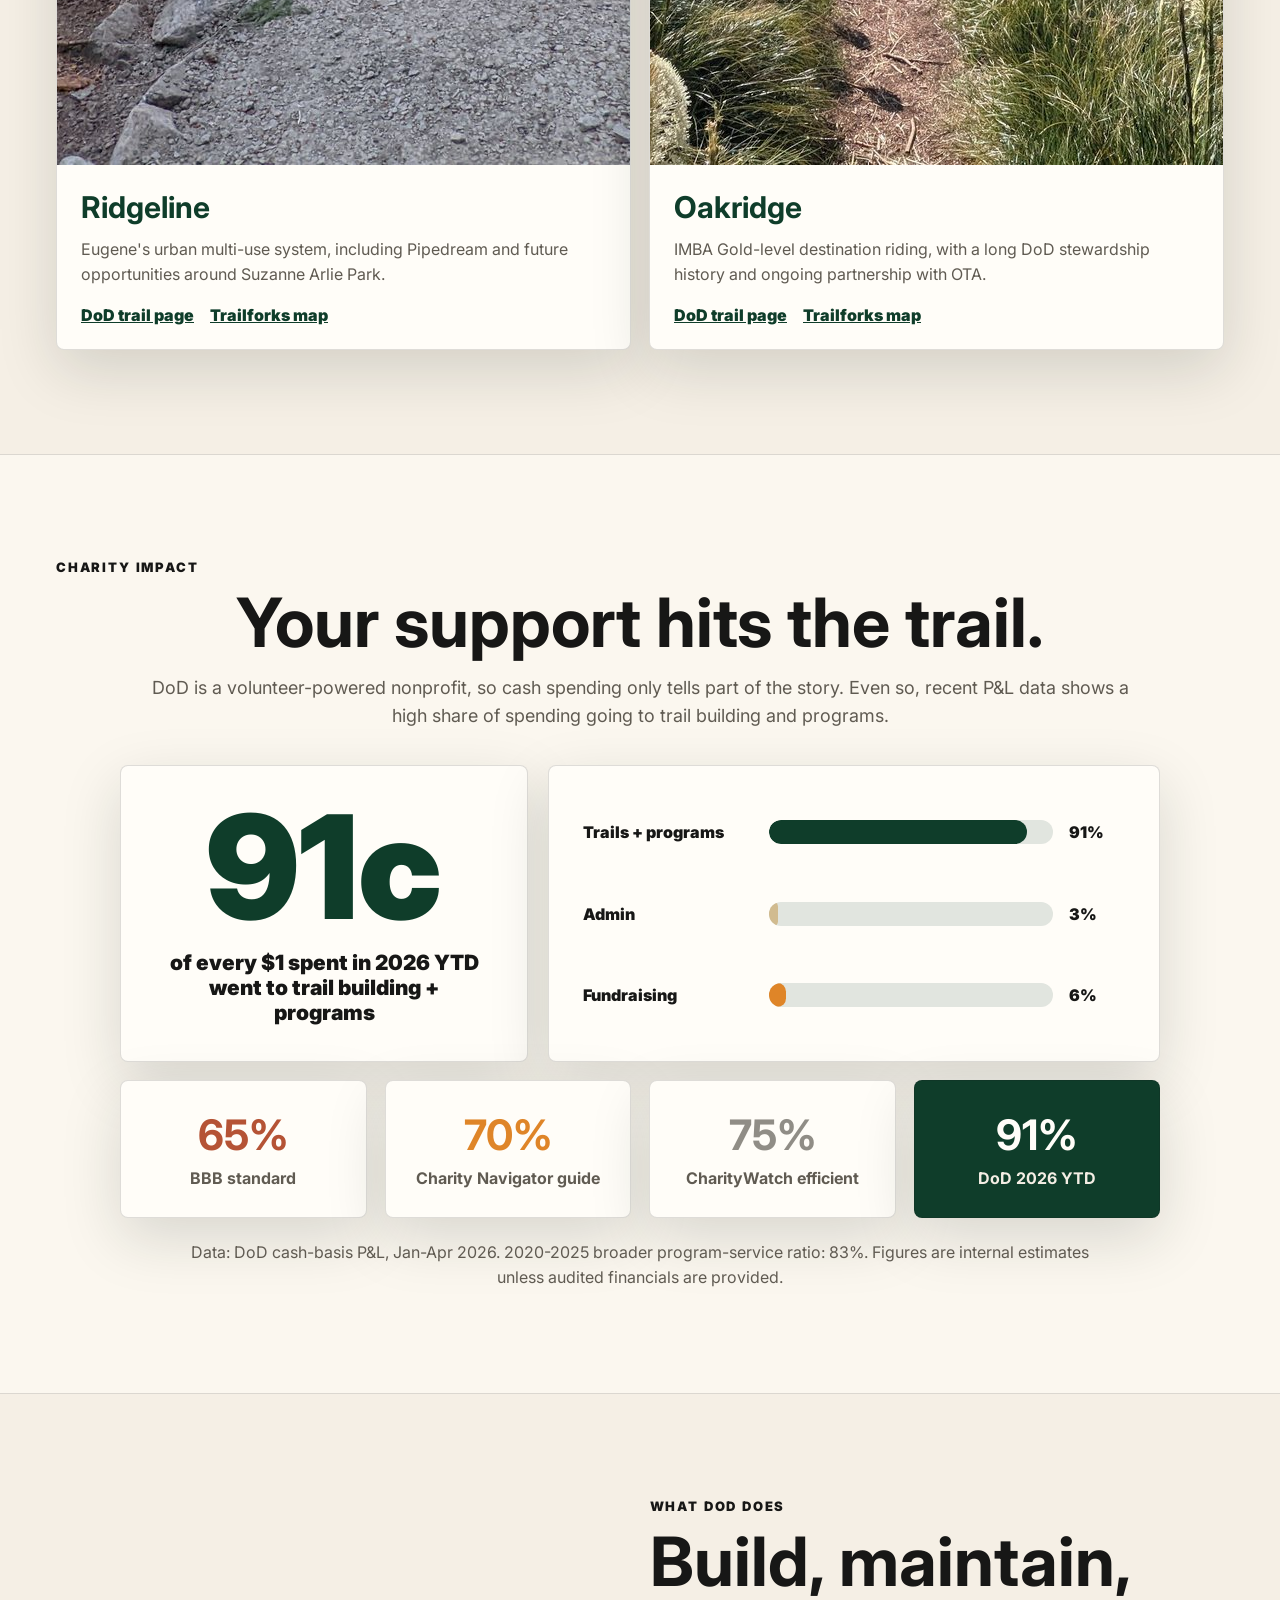
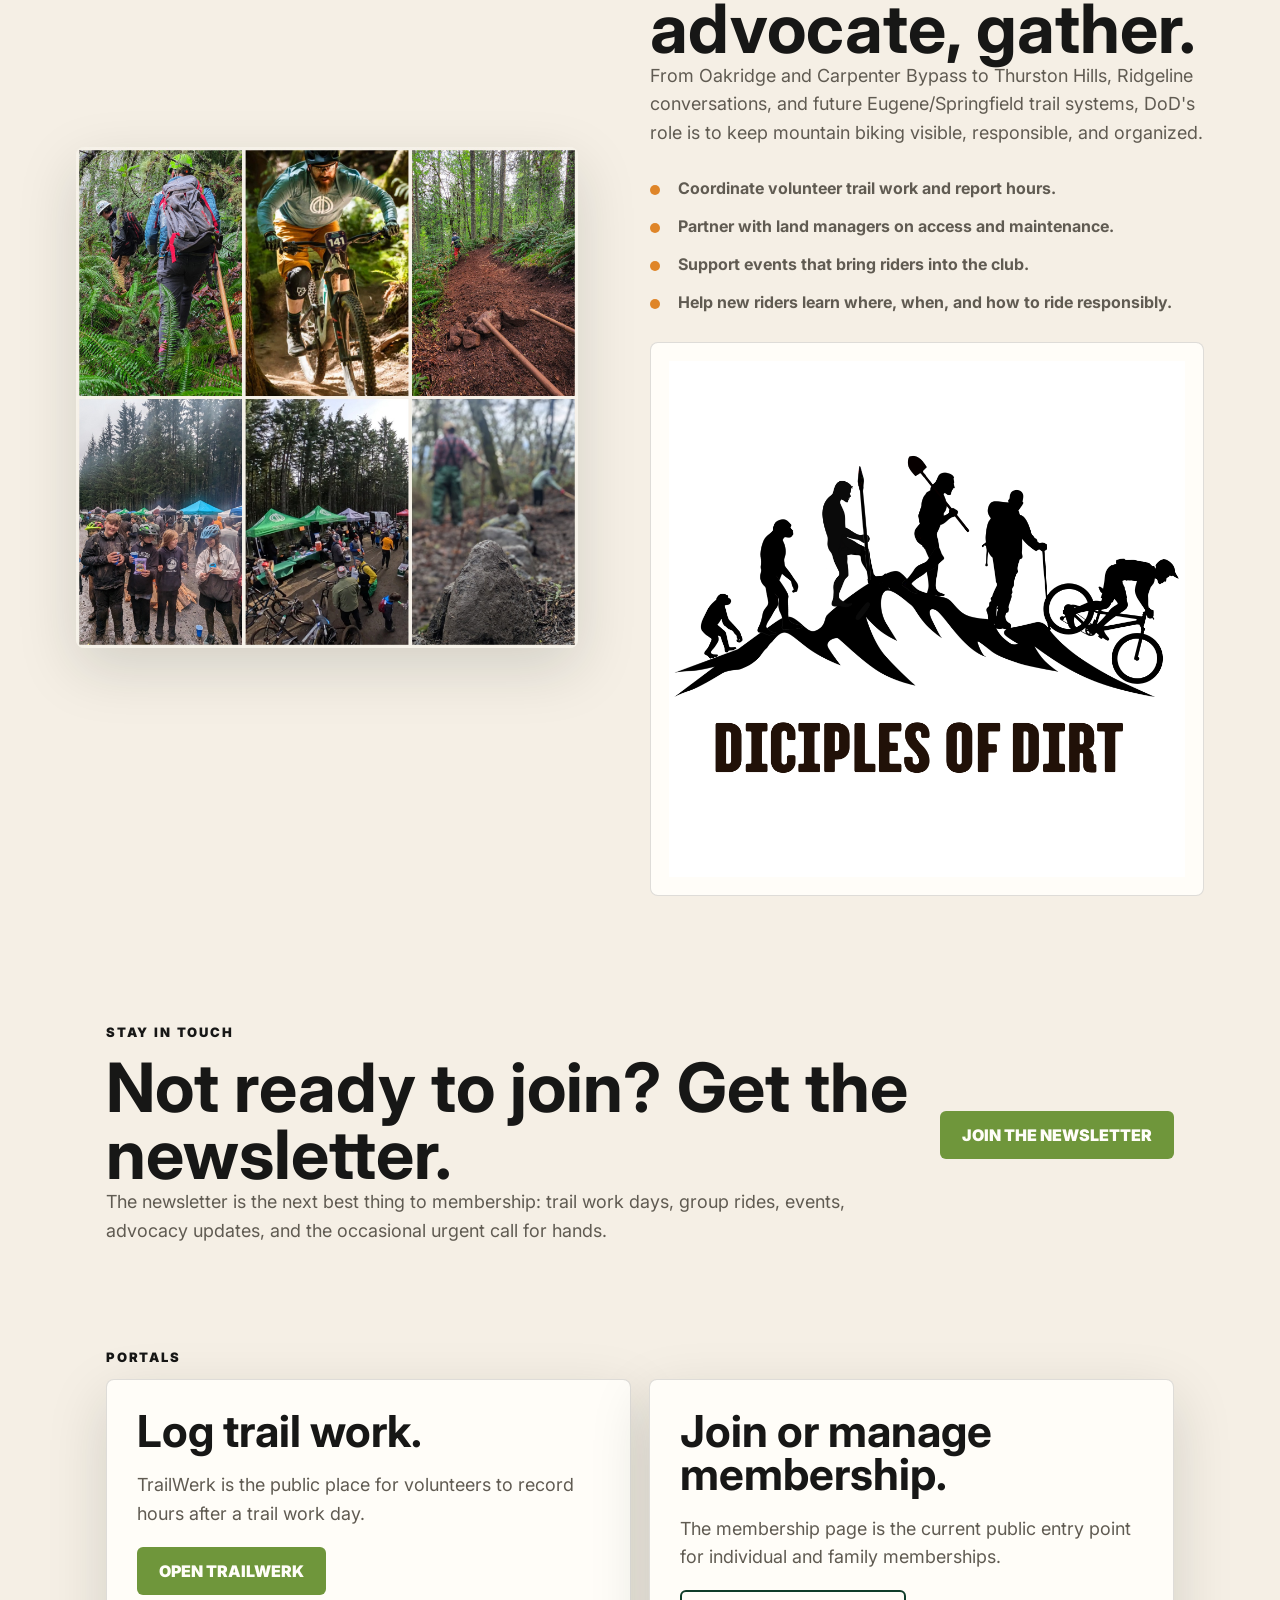
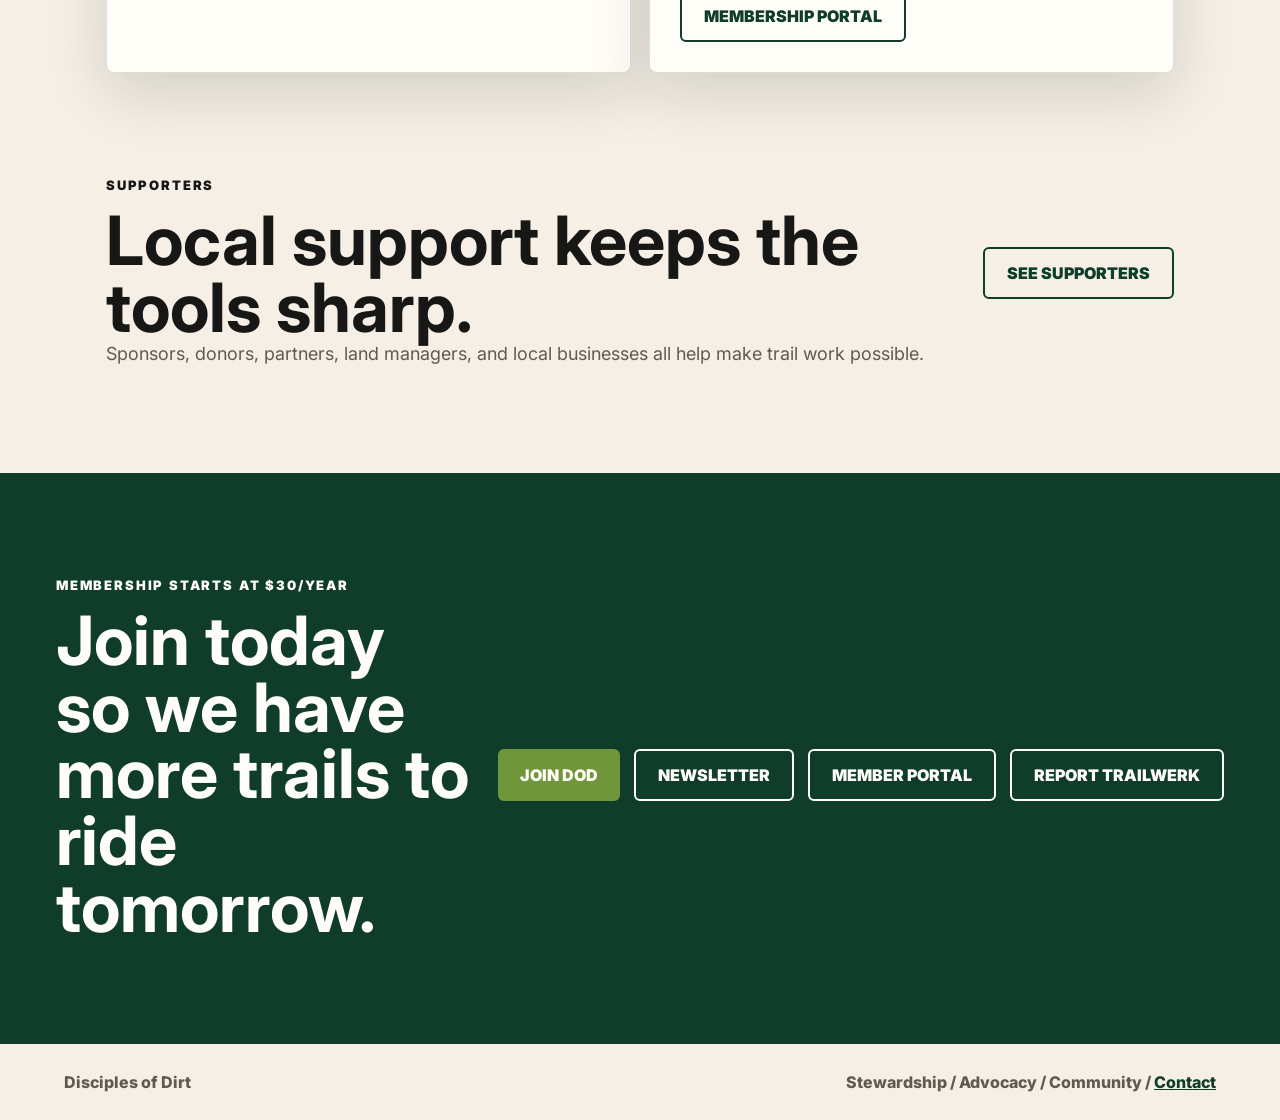
==== commit a0a85576: "Add trail photos and expanded FAQ" ====
--- a/index.html
+++ b/index.html
@@ -89,60 +89,61 @@
       <h2>Questions people ask first.</h2>
       <div class="accordion" data-accordion>
         <details open>
-          <summary>I'm new to the area. Where can I ride?</summary>
-          <p>Wherever bikes are allowed. Locally, we have urban trails at Thurston Hills Natural Area and a growing network in the Eugene Ridgeline System. DoD is also known for work at Carpenter Bypass, also called Whypass, and for a long history supporting mountain bike trails in Oakridge.</p>
-        </details>
-        <details>
-          <summary>Where can I ride in the winter without damaging trails?</summary>
-          <p>Thank you for asking. Many trails are sensitive to wet-weather riding. Carpenter Bypass is designed for winter riding. Alsea Falls is often good a couple of days after rain. North Shore near Lowell is a good cross-country option. The Ridgeline system has shared-use gravel trails, and Pipedream remains open in winter.</p>
-        </details>
-        <details>
-          <summary>How do I meet more riders?</summary>
-          <p>Come to a Happy Ride or the Taco Tuesday ride at Thurston Hills in summer and fall. You can also introduce yourself in the Eugene Mountain Bike Facebook group to find riders with similar pace and preferences. Check the calendar or sign up for the newsletter for group rides and trail work parties.</p>
-        </details>
-        <details>
-          <summary>Why are you called Disciples of Dirt?</summary>
-          <p>Because we love dirt and spreading the good gospel of trail stewardship.</p>
-        </details>
-        <details>
-          <summary>Why should I join DoD?</summary>
-          <p>Your membership helps DoD build and maintain more local mountain bike trails. Members also get discounts at local bike shops like Lifecycle and Bicycle Way of Life. Considering how much we all spend on gas and bikes, $30 to support local trails goes a long way.</p>
+          <summary>I'm new to the area - where can I ride?</summary>
+          <p>Wherever bikes are allowed! Locally, we have a great network of urban trails at Thurston Hills Natural Area and a growing network in the Eugene Ridgeline System. We're also well known for our work at Carpenter Bypass (Whypass), which was formally adopted by the BLM in 2013, and for our long history supporting mountain bike trails in Oakridge, which offers a wide variety of singletrack.</p>
+        </details>
+        <details>
+          <summary>Where can I ride in the winter? I don't want to damage trails.</summary>
+          <p>Thank you! Many trails are sensitive to wet-weather riding. Carpenter Bypass is designed for winter riding - bring fenders and maybe a towel to sit on afterward. Alsea Falls is often good a couple of days after rain. North Shore, near Lowell, is a great cross-country option. The Ridgeline trail system has shared-use gravel trails, and Pipedream remains open in winter.</p>
+        </details>
+        <details>
+          <summary>How do I meet more people to ride with?</summary>
+          <p>Come to one of our Happy Rides, or the Taco Tuesday ride at Thurston Hills in summer and fall. You can also introduce yourself in the Eugene Mountain Bike Facebook Group to find riders with similar pace and preferences. Check our calendar or sign up for the newsletter for updates on group rides and trail work parties.</p>
+        </details>
+        <details>
+          <summary>Why are you called the Disciples of Dirt?</summary>
+          <p>Because we love dirt - and spreading the good gospel of trail stewardship.</p>
+        </details>
+        <details>
+          <summary>Why should I join the Disciples of Dirt (DoD)?</summary>
+          <p>Your membership helps us build and maintain more local mountain bike trails. You also get discounts at local bike shops like Lifecycle and Bicycle Way of Life. Considering how much we all spend on gas and bikes, $30 to support local trails goes a long way.</p>
         </details>
         <details>
           <summary>Can I donate more than the membership fee?</summary>
-          <p>Of course. DoD is a registered 501(c)(3) nonprofit, so your donation is tax-deductible.</p>
-        </details>
-        <details>
-          <summary>Why not just let taxes pay for trail work?</summary>
-          <p>DoD supports public investment in trails, but we do not set tax rates. We advocate for bike taxes collected on mountain bikes to go toward building bike trails instead of being routed elsewhere.</p>
+          <p>Of course! We're a registered 501(c)(3) nonprofit, so your donation is tax-deductible.</p>
+        </details>
+        <details>
+          <summary>I'd rather pay more in taxes and let the government do it.</summary>
+          <p>Us too - but we don't set tax rates. We are advocating that the bike taxes collected on mountain bikes should go toward building bike trails instead of going to ODOT.</p>
         </details>
         <details>
           <summary>I don't know anything about trail work. Can I help?</summary>
-          <p>Yes. Every volunteer starts with zero experience. You will learn quickly from more seasoned trail stewards.</p>
-        </details>
-        <details>
-          <summary>I want to build a mountain bike trail in my neighborhood park. Can DoD help?</summary>
-          <p>Probably. First, contact the local land manager to ask about park adoption and whether other groups already maintain the area. Trail building takes longer than most people expect, but DoD has helped build and adopt several local trails.</p>
+          <p>Yes! Every one of us started with zero experience. You'll learn quickly from more seasoned stewards.</p>
+        </details>
+        <details>
+          <summary>I want to build a mountain bike trail in my neighborhood park/open space. Can you help?</summary>
+          <p>Probably! First, contact the local land manager to ask about park adoption and whether other groups already maintain the area. Trail building takes longer than you'd expect, but we've recently helped build and adopt several local trails.</p>
         </details>
         <details>
           <summary>Which local bike shop should I go to?</summary>
-          <p>DoD loves all our local shops. Lifecycle carries Kona, Juliana, Norco, Pivot, Rocky Mountain, Santa Cruz, Transition, and Yeti. Bicycle Way of Life carries Trek and Scott. Hutch's carries Giant and Specialized. Show your DoD membership card for discounts on parts and accessories.</p>
+          <p>We love all our local shops.</p>
+          <p>Lifecycle carries Kona, Juliana, Norco, Pivot, Rocky Mountain, Santa Cruz, Transition, and Yeti. Bicycle Way of Life carries Trek and Scott. Hutch's carries Giant and Specialized. Show your DoD membership card for discounts on parts and accessories.</p>
         </details>
         <details>
           <summary>When will Eugene get more mountain bike trails?</summary>
-          <p>Suzanne Arlie Park is slated for development. Eugene Parks and Open Space won a $1.2 million grant, matched with $800,000 from bond funds. Contracting has closed, and the project is required to be completed by May 2026.</p>
+          <p>Suzanne Arlie Park is slated for development in 2025. Eugene Parks and Open Space won a $1.2 million grant, matched with $800,000 from bond funds. Contracting has closed, and the project is required to be completed by May 2026.</p>
         </details>
         <details>
           <summary>I'm a beginner. How do I get started mountain biking?</summary>
-          <p>Have a bike and a helmet? Go have fun. Work on basic skills by messing around on curbs, start small if you are learning to jump, and progress slowly. Knee and elbow pads are a good idea because crashing is part of the sport. Skills clinics from Ninja MTB and Dennis Silvia-Young can help, and pump tracks in Creswell, Oakridge, and Horse Creek Lodge are great for learning cornering and pumping.</p>
-        </details>
-        <details>
-          <summary>Why isn't DoD part of IMBA?</summary>
-          <p>IMBA does great work nationally, but many benefits they used to offer local clubs, like nonprofit administration support, have declined. For DoD, the membership fee no longer made sense for the limited local benefit.</p>
+          <p>Have a bike? Have a helmet? Go have fun! Work on basic skills by messing around on curbs - just like being a kid again. If you're learning to jump, start small and progress slowly. Invest in knee and elbow pads because crashing is part of the sport. There are excellent skills clinics from Ninja MTB and Dennis Silvia-Young. Pump tracks in Creswell, Oakridge, and Horse Creek Lodge are great for learning cornering and pumping.</p>
+        </details>
+        <details>
+          <summary>Why aren't you in IMBA?</summary>
+          <p>IMBA does great work nationally, but many of the benefits they used to offer local clubs - like handling nonprofit administration - have declined. For us, the membership fee no longer made sense for the limited local benefit.</p>
         </details>
         <details>
           <summary>My kid wants to mountain bike. How do I get them started?</summary>
-          <p>Bring them to one of DoD's kids rides. If they are middle- or high-school-aged, check out the Eugene Composite NICA Team. They practice twice a week from summer through mid-fall and race in five events across Oregon.</p>
+          <p>Bring them to one of our kids' rides! If they're middle- or high-school-aged, check out the Eugene Composite NICA Team. They practice twice a week from summer through mid-fall and race in five events across Oregon.</p>
         </details>
       </div>
     </section>
@@ -177,41 +178,55 @@
       </div>
       <div class="trail-grid">
         <article class="trail-card">
-          <div class="trail-map fallback-map">
-            <span>Carpenter Bypass / Whypass</span>
-          </div>
+          <a class="trail-photo-link" href="https://www.trailforks.com/region/carpenter-bypass/" aria-label="Open Carpenter Bypass on Trailforks">
+            <img class="trail-photo trail-photo-cbp" src="assets/trails/cbp-jump.jpg" alt="Rider jumping at Carpenter Bypass" width="1800" height="1201" loading="lazy">
+          </a>
           <div class="trail-card-copy">
             <h3>Carpenter Bypass</h3>
             <p>Year-round BLM trail system with cross-country, old-school downhill, and modern machine-built jump and flow trails.</p>
-            <a href="https://disciplesofdirt.org/carpenter-bypass/">DoD trail page</a>
-            <a href="https://www.trailforks.com/region/carpenter-bypass/">Trailforks map</a>
+            <div class="trail-card-actions">
+              <a href="https://disciplesofdirt.org/carpenter-bypass/">DoD trail page</a>
+              <a href="https://www.trailforks.com/region/carpenter-bypass/">Trailforks map</a>
+            </div>
           </div>
         </article>
         <article class="trail-card">
-          <iframe class="trail-map" title="Thurston Hills Trailforks map" loading="lazy" src="https://www.trailforks.com/widgets/region_map/?rid=24154&activitytype=1&maptype=trailforks&trailstyle=difficulty&controls=1&noheader=1"></iframe>
+          <a class="trail-photo-link" href="https://www.trailforks.com/region/thurston-hills-natural-area-24154/" aria-label="Open Thurston Hills on Trailforks">
+            <img class="trail-photo trail-photo-thurston" src="assets/trails/thurston-sean.jpg" alt="Rider on a forested Thurston Hills trail" width="1800" height="1200" loading="lazy">
+          </a>
           <div class="trail-card-copy">
             <h3>Thurston Hills</h3>
             <p>Springfield's urban trail system with shared-use climbing routes, dedicated downhill trails, and seasonal condition needs.</p>
-            <a href="https://disciplesofdirt.org/thurston-hills/">DoD trail page</a>
-            <a href="https://www.trailforks.com/region/thurston-hills-natural-area-24154/">Trailforks map</a>
+            <div class="trail-card-actions">
+              <a href="https://disciplesofdirt.org/thurston-hills/">DoD trail page</a>
+              <a href="https://www.trailforks.com/region/thurston-hills-natural-area-24154/">Trailforks map</a>
+            </div>
           </div>
         </article>
         <article class="trail-card">
-          <iframe class="trail-map" title="Ridgeline Trailforks map" loading="lazy" src="https://www.trailforks.com/widgets/region_map/?rid=21217&activitytype=1&maptype=trailforks&trailstyle=difficulty&controls=1&noheader=1"></iframe>
+          <a class="trail-photo-link" href="https://www.trailforks.com/region/ridgeline-park-21217/" aria-label="Open Ridgeline on Trailforks">
+            <img class="trail-photo trail-photo-ridgeline" src="assets/trails/eugene-pipedream.jpg" alt="Pipedream trail entrance in the Ridgeline system" width="1800" height="1013" loading="lazy">
+          </a>
           <div class="trail-card-copy">
             <h3>Ridgeline</h3>
             <p>Eugene's urban multi-use system, including Pipedream and future opportunities around Suzanne Arlie Park.</p>
-            <a href="https://disciplesofdirt.org/ridgeline/">DoD trail page</a>
-            <a href="https://www.trailforks.com/region/ridgeline-park-21217/">Trailforks map</a>
+            <div class="trail-card-actions">
+              <a href="https://disciplesofdirt.org/ridgeline/">DoD trail page</a>
+              <a href="https://www.trailforks.com/region/ridgeline-park-21217/">Trailforks map</a>
+            </div>
           </div>
         </article>
         <article class="trail-card">
-          <iframe class="trail-map" title="Oakridge Trailforks map" loading="lazy" src="https://www.trailforks.com/widgets/region_map/?rid=4319&activitytype=1&maptype=trailforks&trailstyle=difficulty&controls=1&noheader=1"></iframe>
+          <a class="trail-photo-link" href="https://www.trailforks.com/region/oakridge/" aria-label="Open Oakridge on Trailforks">
+            <img class="trail-photo trail-photo-oakridge" src="assets/trails/oakridge-sourgrass.jpg" alt="Sourgrass meadow singletrack near Oakridge" width="1800" height="1013" loading="lazy">
+          </a>
           <div class="trail-card-copy">
             <h3>Oakridge</h3>
             <p>IMBA Gold-level destination riding, with a long DoD stewardship history and ongoing partnership with OTA.</p>
-            <a href="https://disciplesofdirt.org/oakridge/">DoD trail page</a>
-            <a href="https://www.trailforks.com/region/oakridge/">Trailforks map</a>
+            <div class="trail-card-actions">
+              <a href="https://disciplesofdirt.org/oakridge/">DoD trail page</a>
+              <a href="https://www.trailforks.com/region/oakridge/">Trailforks map</a>
+            </div>
           </div>
         </article>
       </div>
--- a/styles.css
+++ b/styles.css
@@ -96,6 +96,7 @@
 .nav a:focus-visible,
 .header-cta:focus-visible,
 .button:focus-visible,
+.trail-photo-link:focus-visible,
 summary:focus-visible,
 input:focus-visible,
 select:focus-visible,
@@ -378,26 +379,41 @@
   box-shadow: var(--shadow);
 }
 
-.trail-map {
+.trail-photo-link {
+  display: block;
+  overflow: hidden;
+  margin: 0;
+  background: #dde4d8;
+}
+
+.trail-photo {
   width: 100%;
-  height: 290px;
+  aspect-ratio: 16 / 10;
   display: block;
-  border: 0;
-  background: #dde4d8;
-}
-
-.fallback-map {
-  display: grid;
-  place-items: center;
-  padding: 26px;
-  color: #fffdf8;
-  background:
-    linear-gradient(rgba(15, 61, 42, 0.84), rgba(15, 61, 42, 0.84)),
-    url("assets/website-banner-square.jpg") center / cover;
-  text-align: center;
-  font-size: 24px;
-  font-weight: 900;
-  text-transform: uppercase;
+  object-fit: cover;
+  transition: transform 240ms ease;
+}
+
+.trail-photo-link:hover .trail-photo {
+  transform: scale(1.025);
+}
+
+@media (prefers-reduced-motion: reduce) {
+  .trail-photo {
+    transition: none;
+  }
+}
+
+.trail-photo-thurston {
+  object-position: center 42%;
+}
+
+.trail-photo-ridgeline {
+  object-position: center 54%;
+}
+
+.trail-photo-oakridge {
+  object-position: center 58%;
 }
 
 .trail-card-copy {
@@ -416,9 +432,15 @@
   line-height: 1.55;
 }
 
-.trail-card a {
+.trail-card-actions {
+  display: flex;
+  flex-wrap: wrap;
+  gap: 12px 16px;
+  margin-top: 18px;
+}
+
+.trail-card-actions a {
   display: inline-flex;
-  margin: 0 14px 8px 0;
   color: var(--green);
   font-weight: 900;
 }
@@ -1195,10 +1217,6 @@
     justify-content: flex-start;
   }
 
-  .trail-map {
-    height: 260px;
-  }
-
   .supporter-hero h1,
   .events-hero h1,
   .contact-hero h1 {
@@ -1324,10 +1342,6 @@
 
   .trail-card-copy {
     padding: 20px;
-  }
-
-  .trail-map {
-    height: 230px;
   }
 
   .supporter-hero,
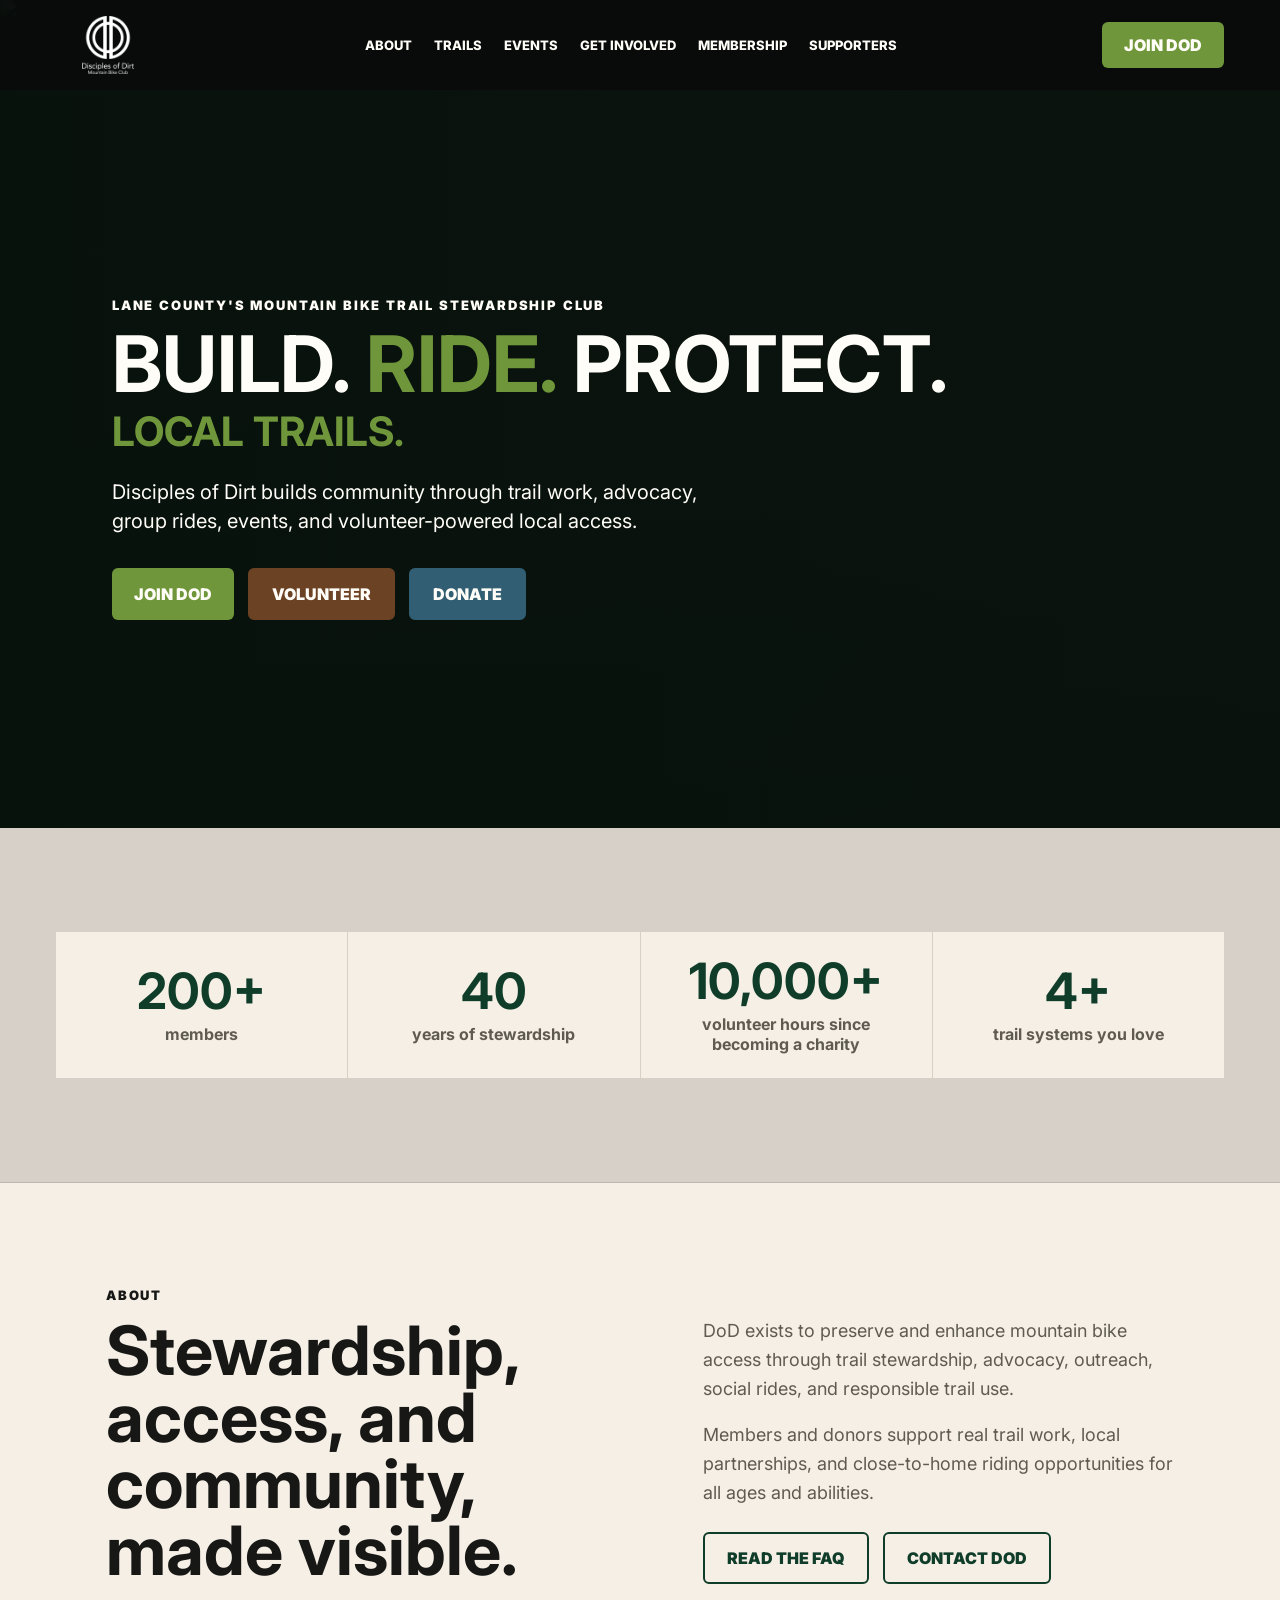
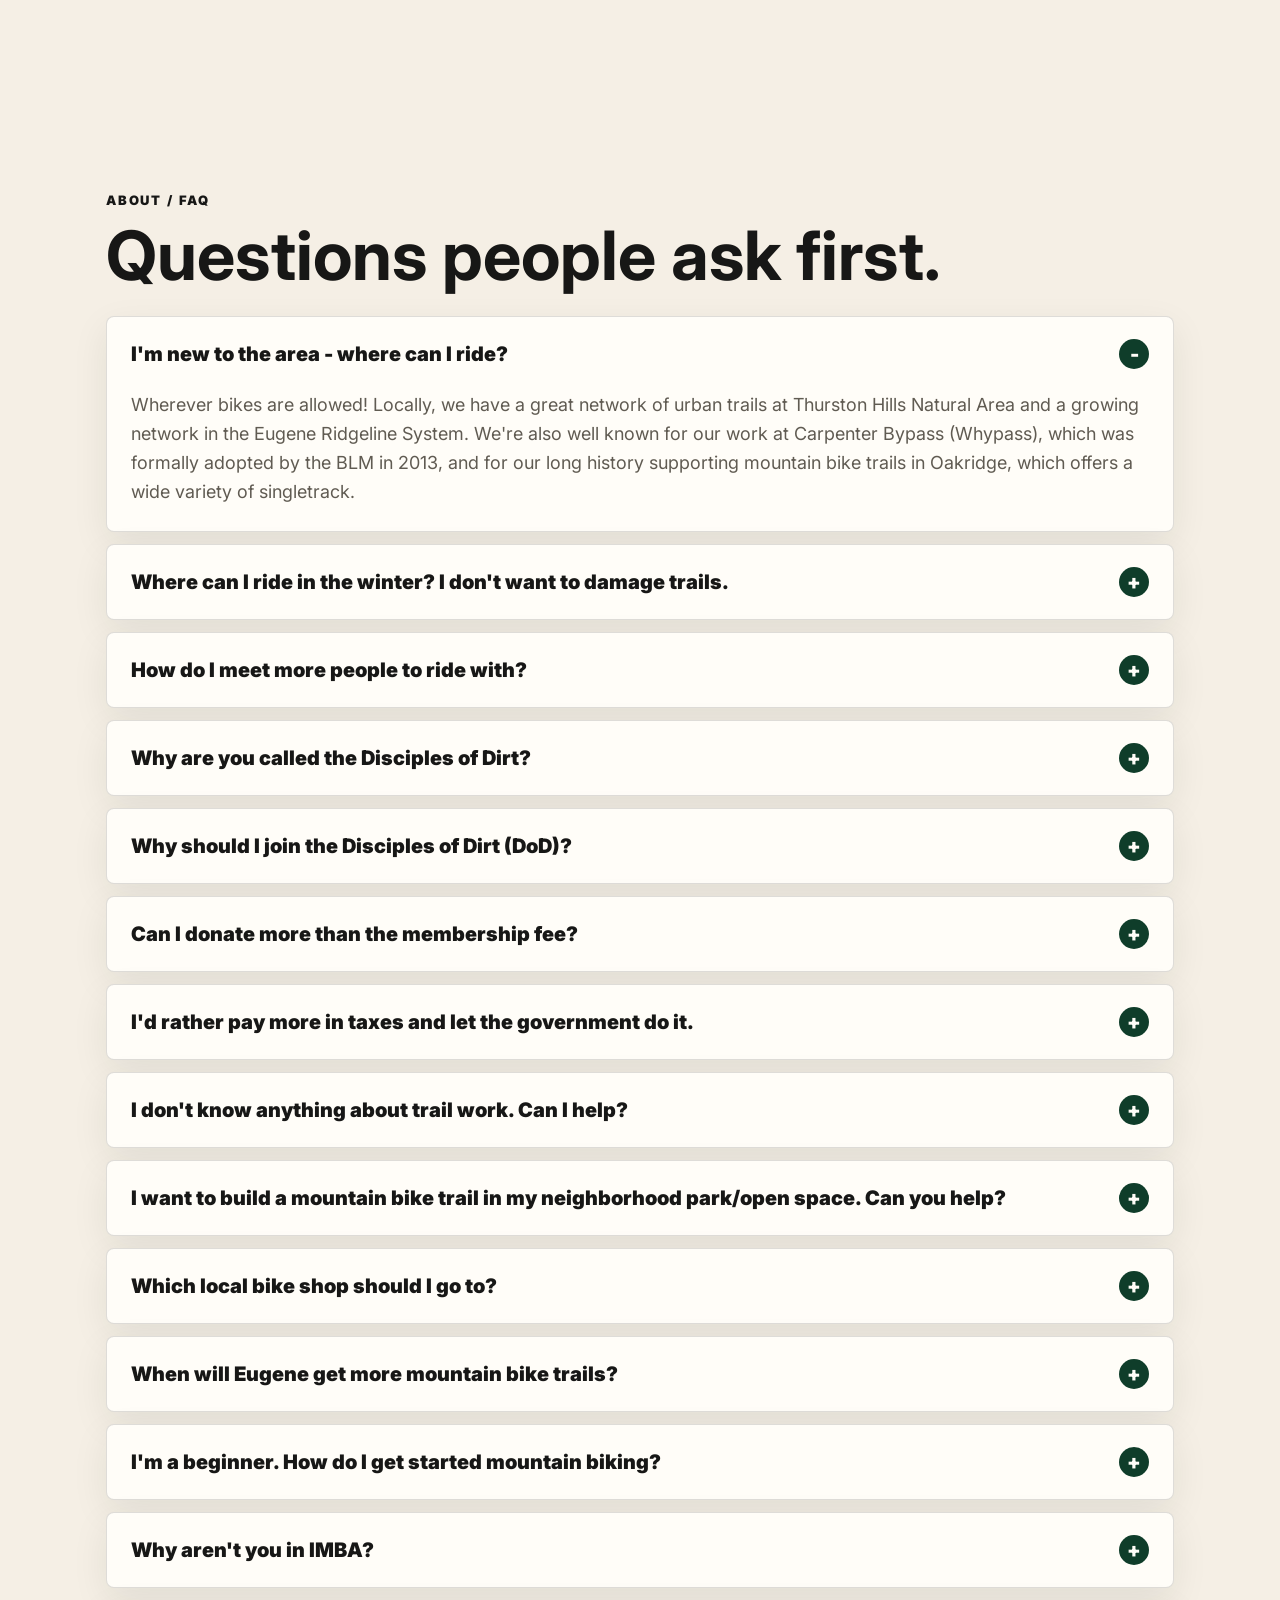
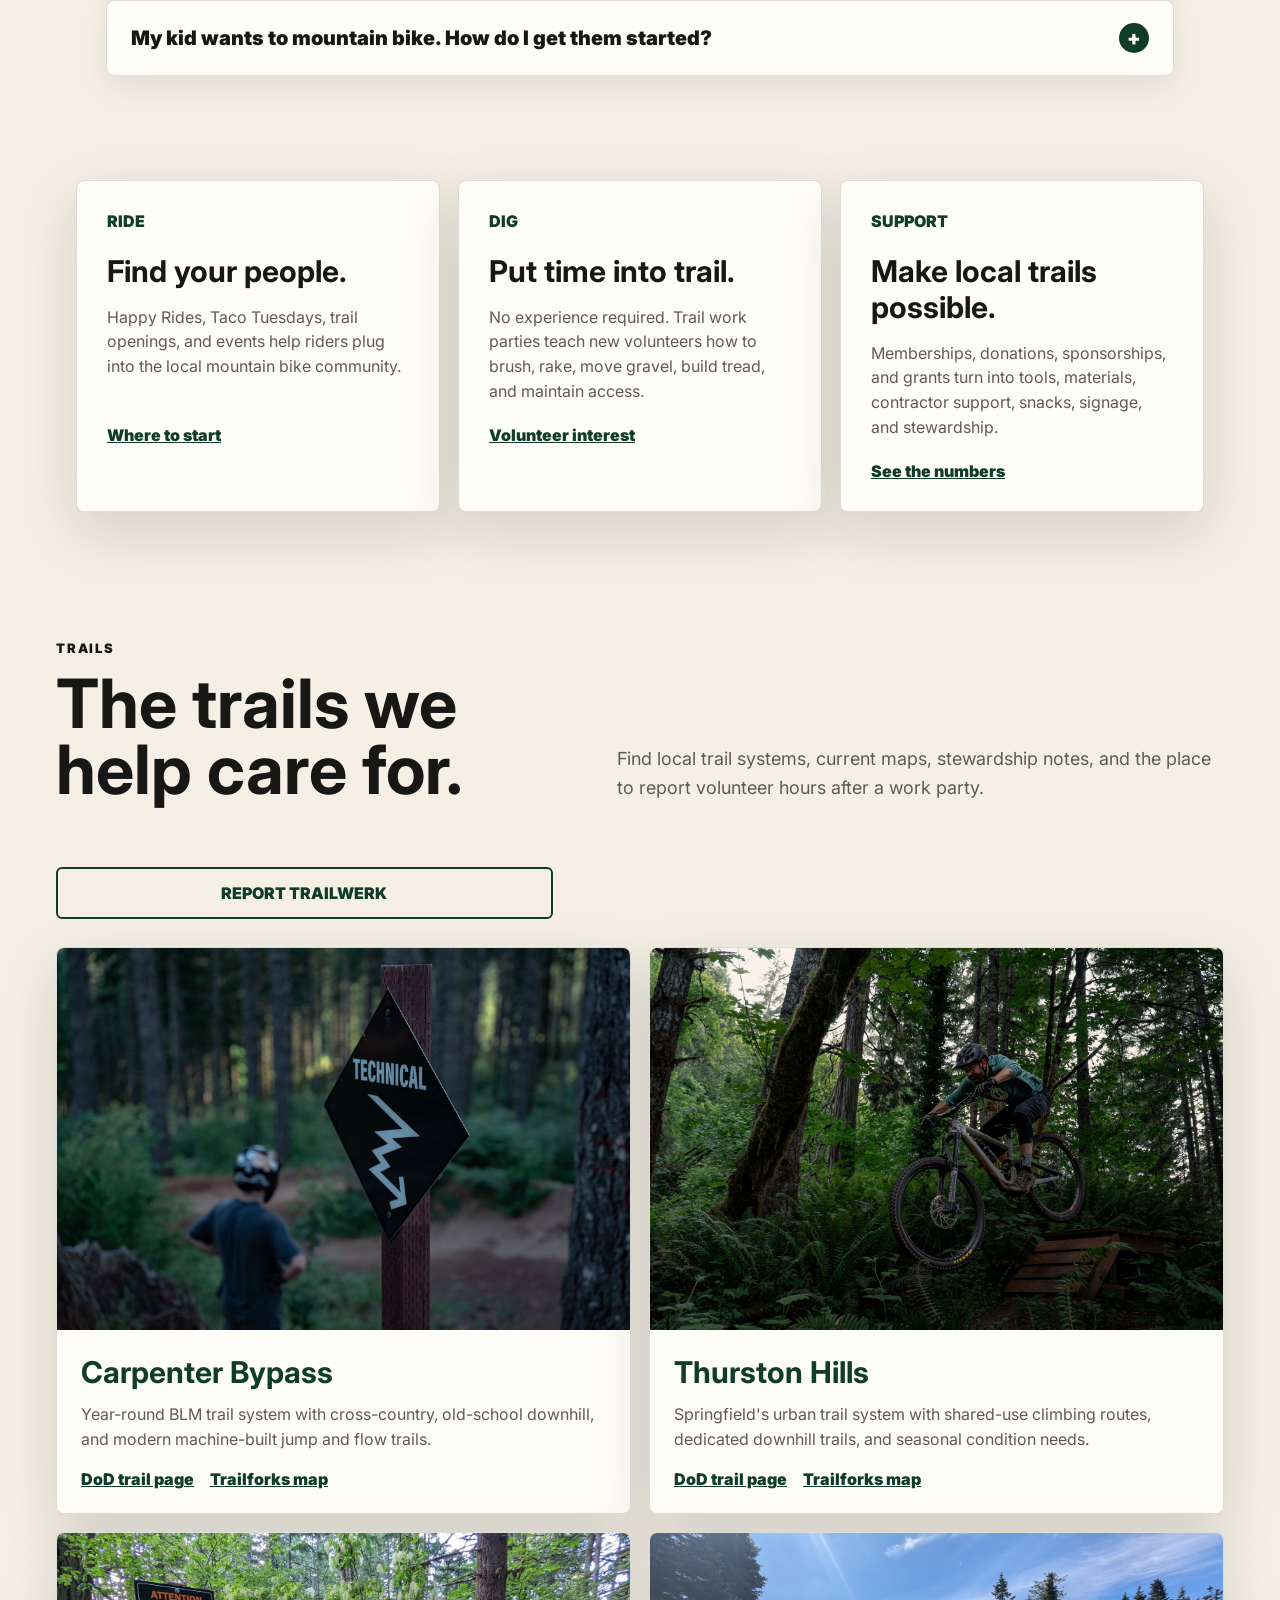
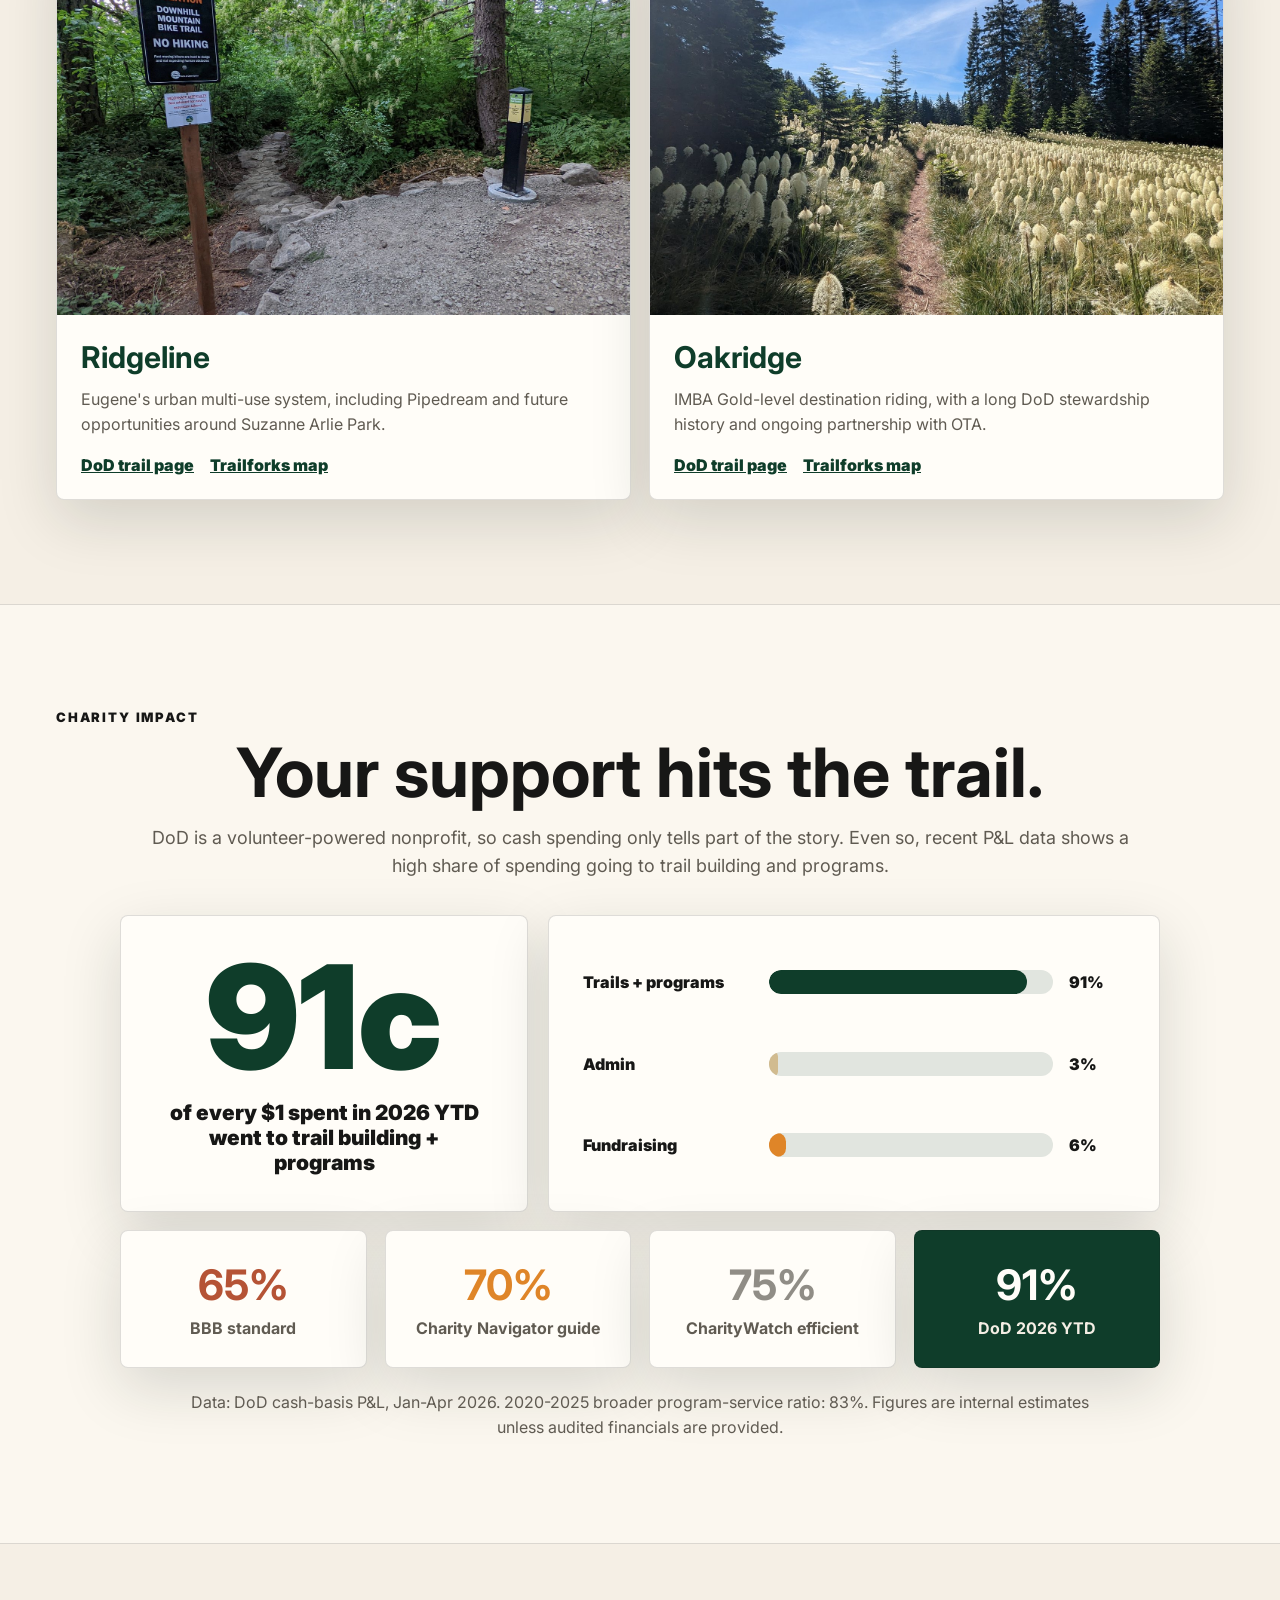
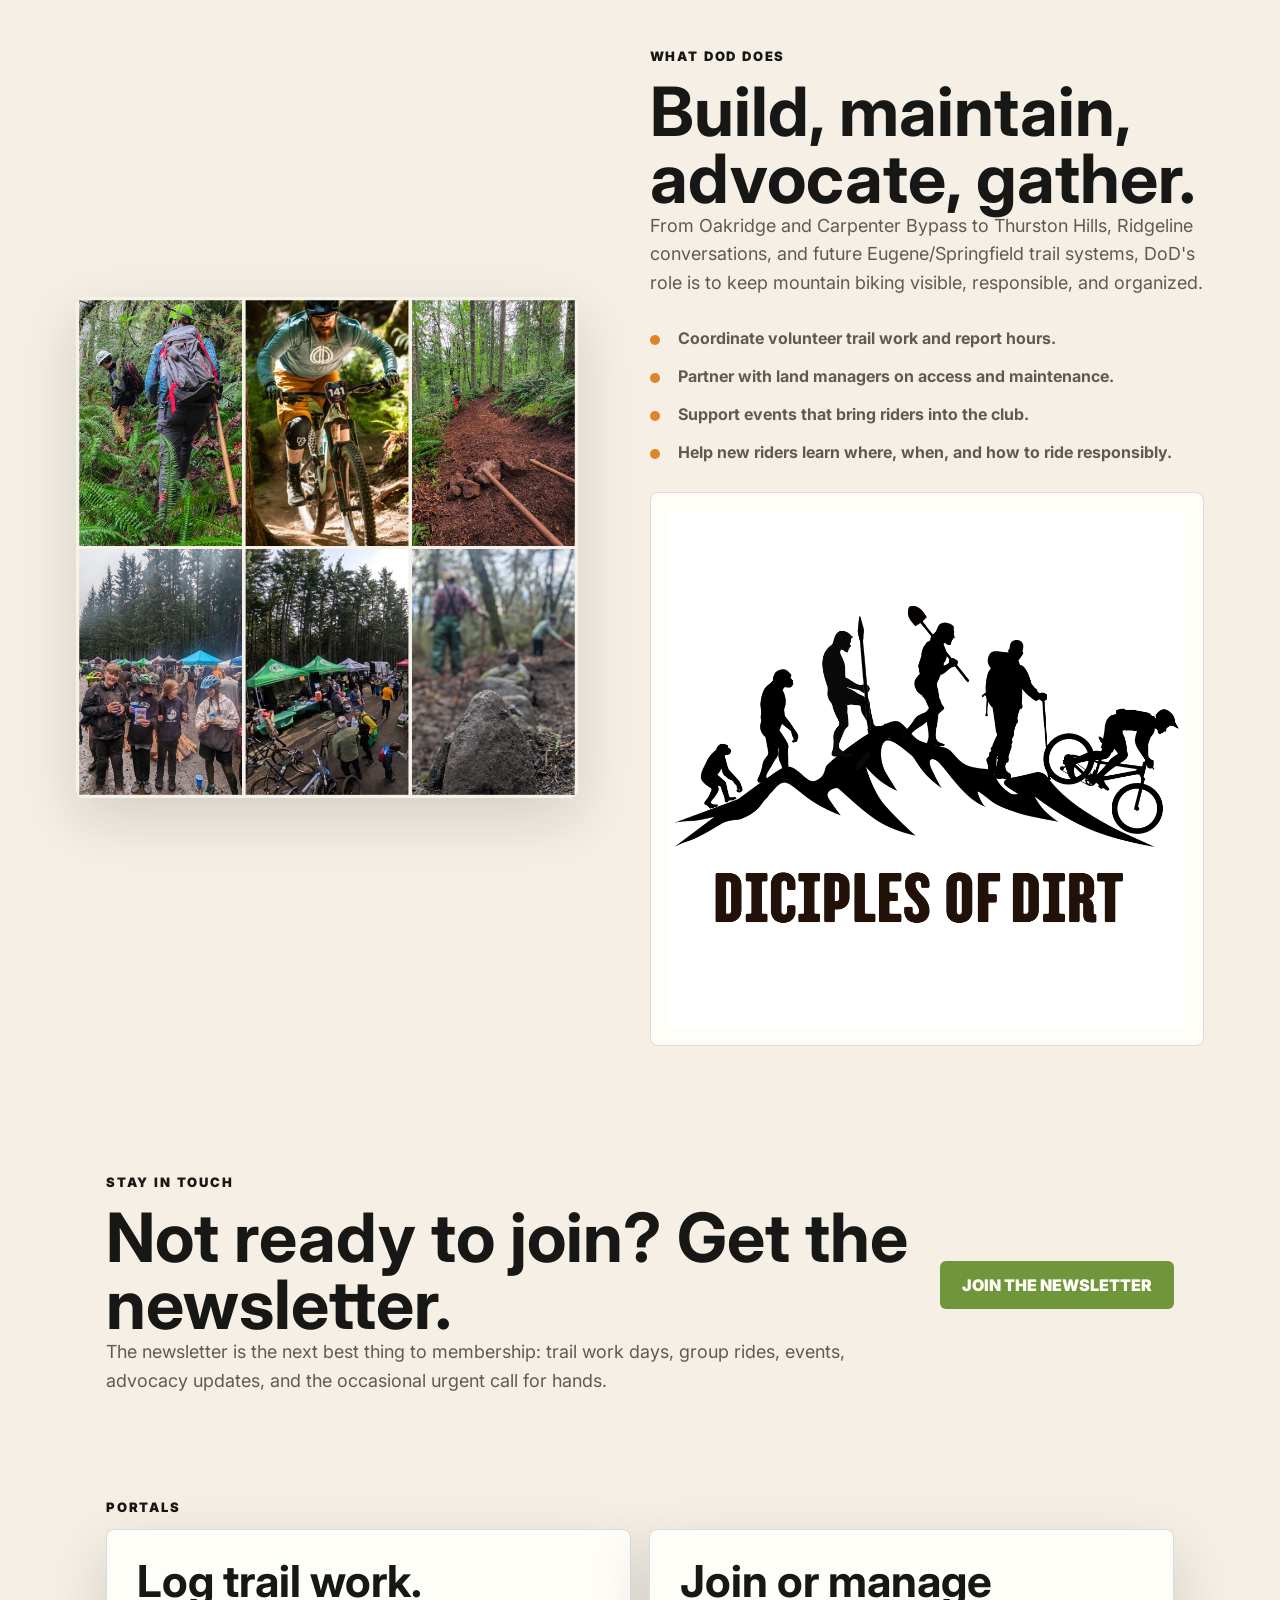
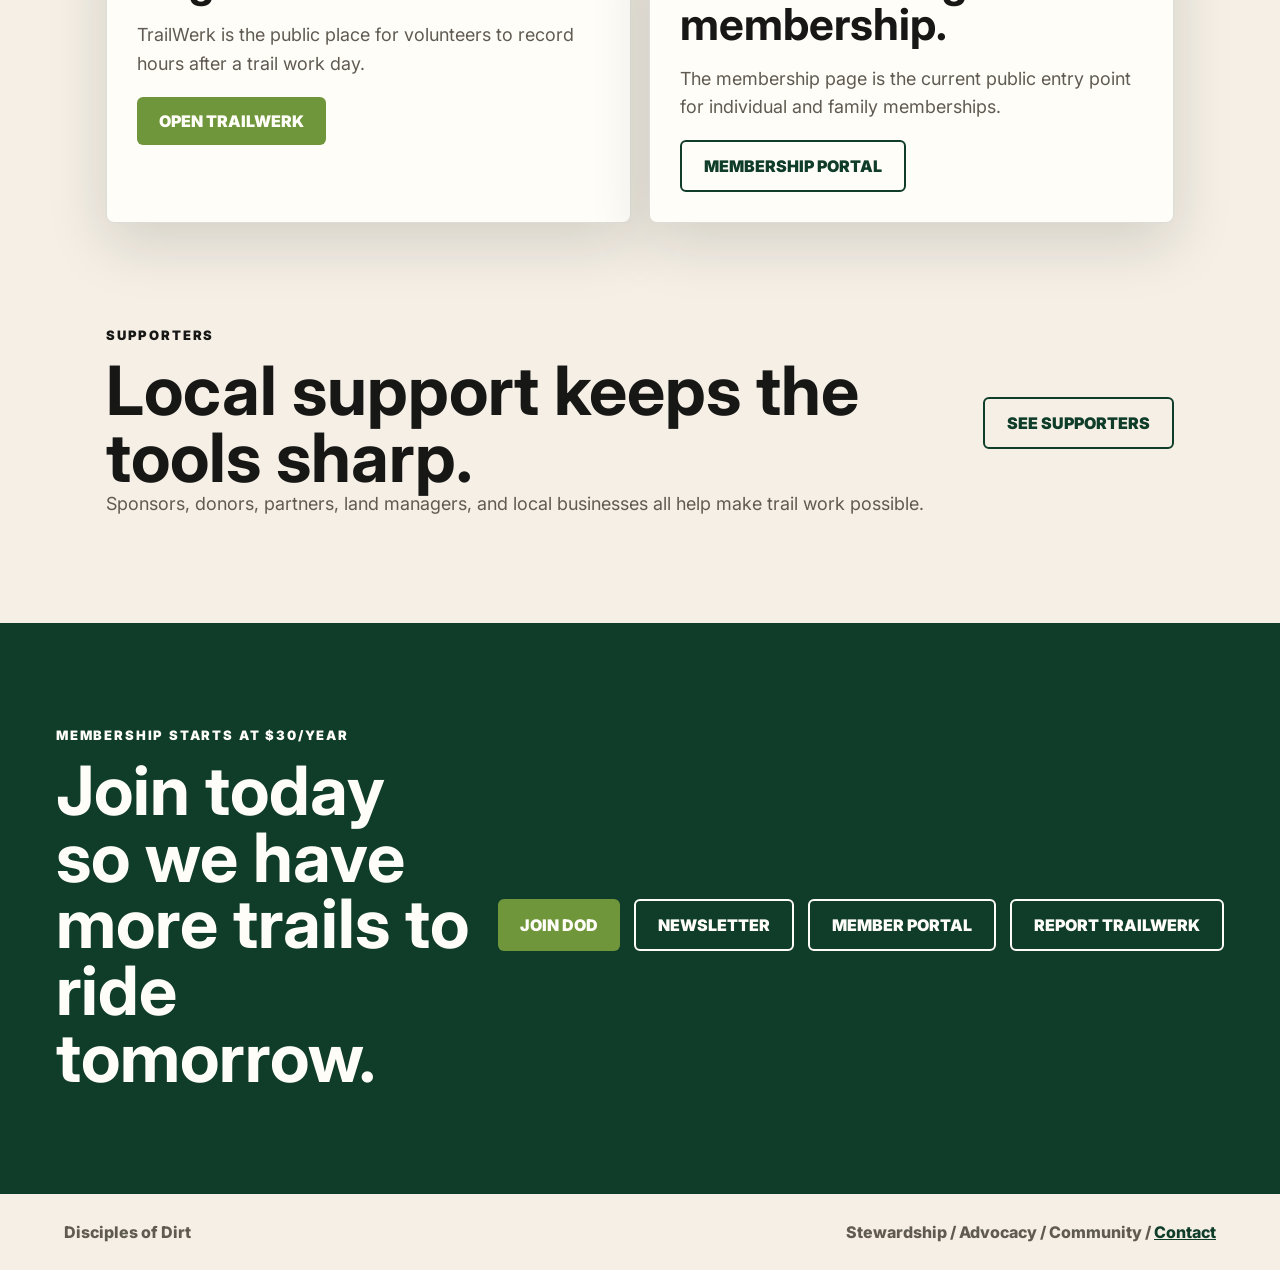
==== commit be61123f: "Randomize trail card photos" ====
--- a/index.html
+++ b/index.html
@@ -179,7 +179,7 @@
       <div class="trail-grid">
         <article class="trail-card">
           <a class="trail-photo-link" href="https://www.trailforks.com/region/carpenter-bypass/" aria-label="Open Carpenter Bypass on Trailforks">
-            <img class="trail-photo trail-photo-cbp" src="assets/trails/cbp-jump.jpg" alt="Rider jumping at Carpenter Bypass" width="1800" height="1201" loading="lazy">
+            <img class="trail-photo trail-photo-cbp" data-trail-area="cbp" src="assets/trails/cbp-jump.jpg" alt="Rider jumping at Carpenter Bypass" width="1800" height="1201" loading="lazy">
           </a>
           <div class="trail-card-copy">
             <h3>Carpenter Bypass</h3>
@@ -192,7 +192,7 @@
         </article>
         <article class="trail-card">
           <a class="trail-photo-link" href="https://www.trailforks.com/region/thurston-hills-natural-area-24154/" aria-label="Open Thurston Hills on Trailforks">
-            <img class="trail-photo trail-photo-thurston" src="assets/trails/thurston-sean.jpg" alt="Rider on a forested Thurston Hills trail" width="1800" height="1200" loading="lazy">
+            <img class="trail-photo trail-photo-thurston" data-trail-area="thurston" src="assets/trails/thurston-sean.jpg" alt="Rider on a forested Thurston Hills trail" width="1800" height="1200" loading="lazy">
           </a>
           <div class="trail-card-copy">
             <h3>Thurston Hills</h3>
@@ -205,7 +205,7 @@
         </article>
         <article class="trail-card">
           <a class="trail-photo-link" href="https://www.trailforks.com/region/ridgeline-park-21217/" aria-label="Open Ridgeline on Trailforks">
-            <img class="trail-photo trail-photo-ridgeline" src="assets/trails/eugene-pipedream.jpg" alt="Pipedream trail entrance in the Ridgeline system" width="1800" height="1013" loading="lazy">
+            <img class="trail-photo trail-photo-ridgeline" data-trail-area="ridgeline" src="assets/trails/eugene-pipedream.jpg" alt="Pipedream trail entrance in the Ridgeline system" width="1800" height="1013" loading="lazy">
           </a>
           <div class="trail-card-copy">
             <h3>Ridgeline</h3>
@@ -218,7 +218,7 @@
         </article>
         <article class="trail-card">
           <a class="trail-photo-link" href="https://www.trailforks.com/region/oakridge/" aria-label="Open Oakridge on Trailforks">
-            <img class="trail-photo trail-photo-oakridge" src="assets/trails/oakridge-sourgrass.jpg" alt="Sourgrass meadow singletrack near Oakridge" width="1800" height="1013" loading="lazy">
+            <img class="trail-photo trail-photo-oakridge" data-trail-area="oakridge" src="assets/trails/oakridge-sourgrass.jpg" alt="Sourgrass meadow singletrack near Oakridge" width="1800" height="1013" loading="lazy">
           </a>
           <div class="trail-card-copy">
             <h3>Oakridge</h3>
--- a/styles.css
+++ b/styles.css
@@ -381,39 +381,17 @@
 
 .trail-photo-link {
   display: block;
+  aspect-ratio: 3 / 2;
   overflow: hidden;
   margin: 0;
-  background: #dde4d8;
+  background: #0f3d2a;
 }
 
 .trail-photo {
   width: 100%;
-  aspect-ratio: 16 / 10;
+  height: 100%;
   display: block;
   object-fit: cover;
-  transition: transform 240ms ease;
-}
-
-.trail-photo-link:hover .trail-photo {
-  transform: scale(1.025);
-}
-
-@media (prefers-reduced-motion: reduce) {
-  .trail-photo {
-    transition: none;
-  }
-}
-
-.trail-photo-thurston {
-  object-position: center 42%;
-}
-
-.trail-photo-ridgeline {
-  object-position: center 54%;
-}
-
-.trail-photo-oakridge {
-  object-position: center 58%;
 }
 
 .trail-card-copy {
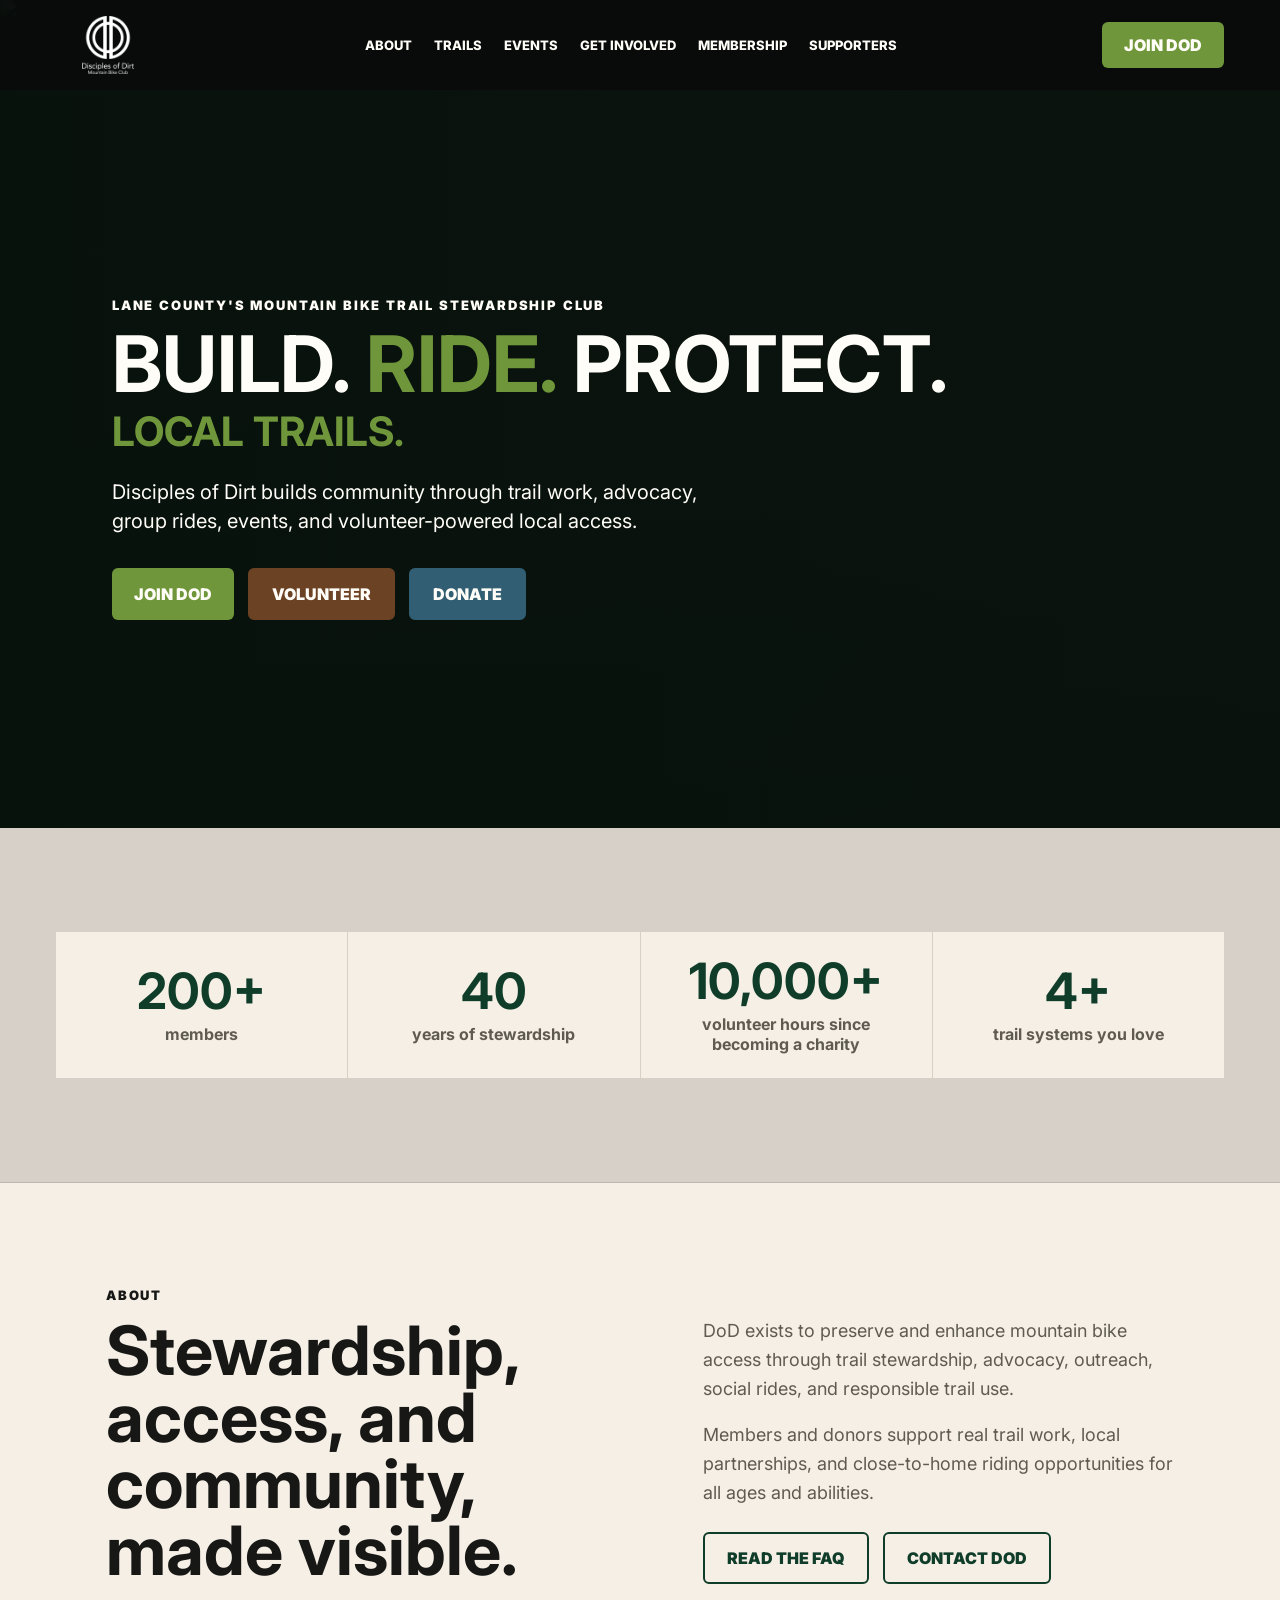
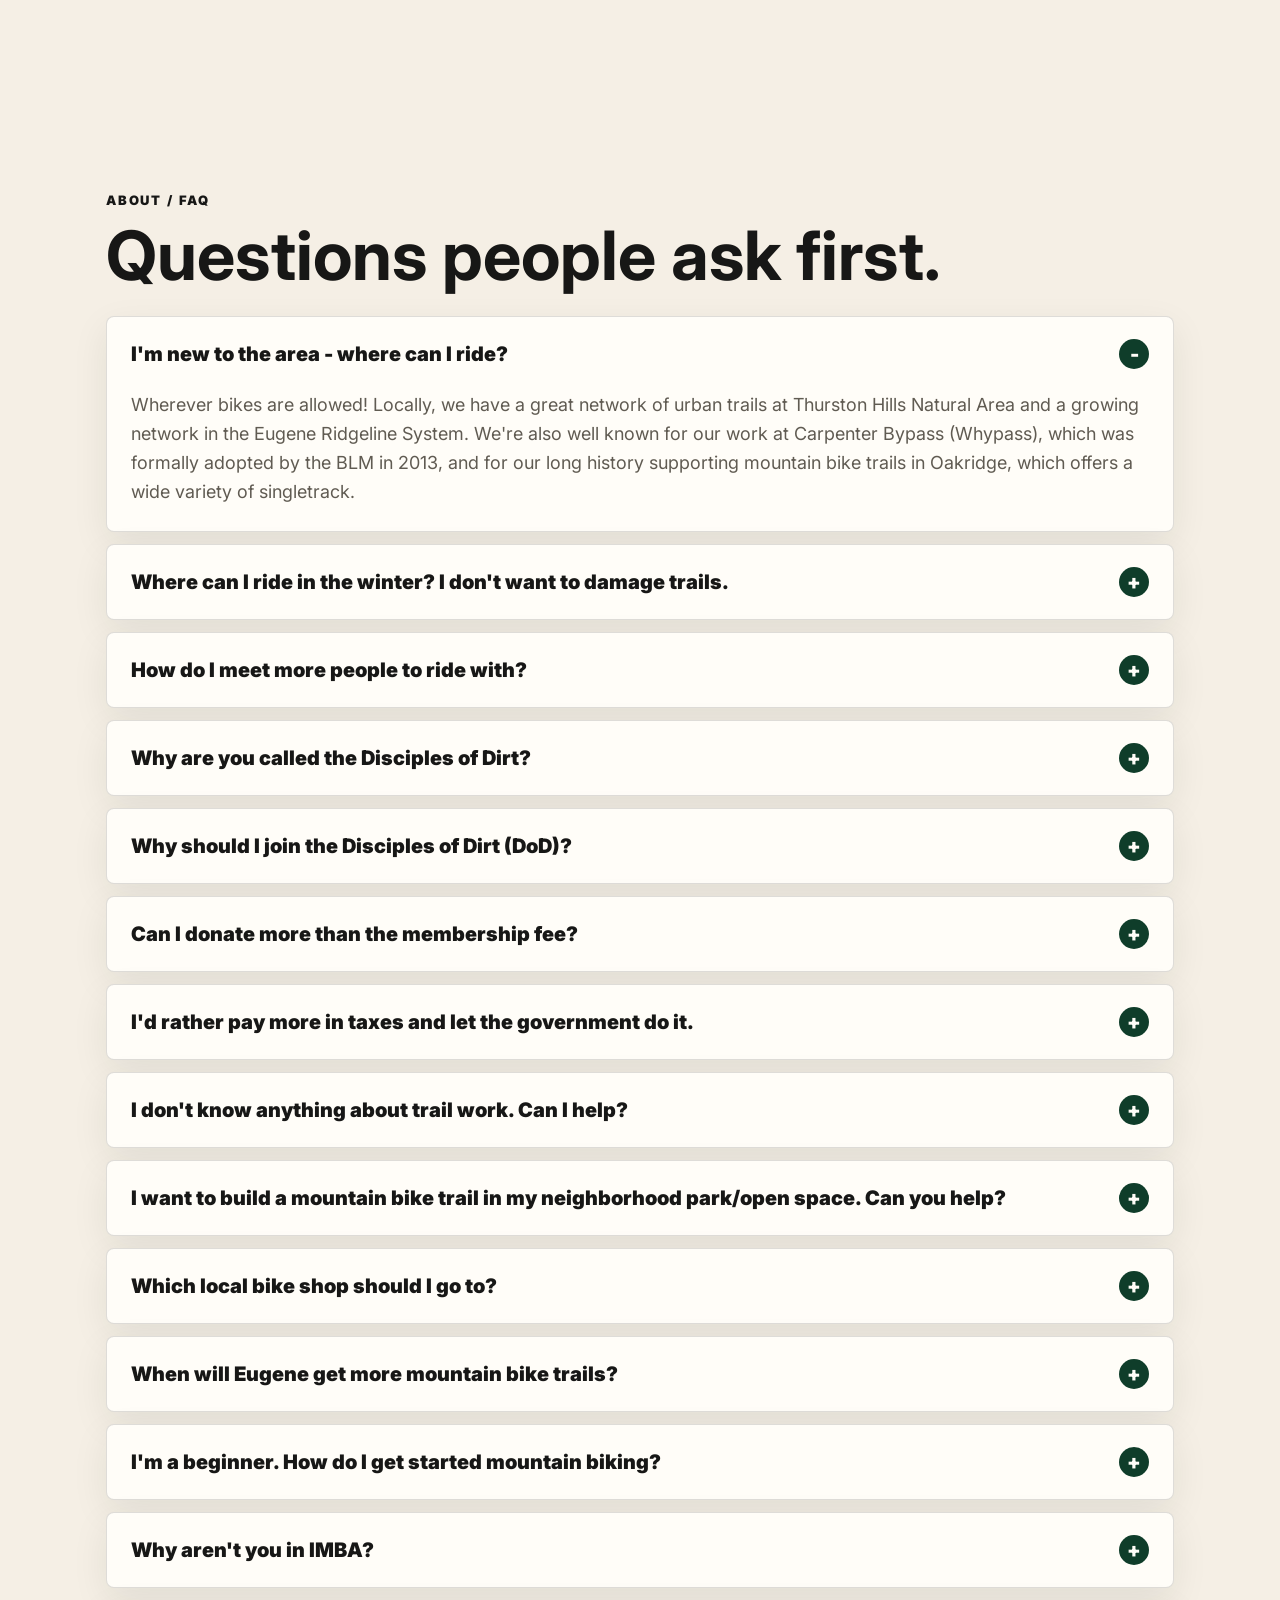
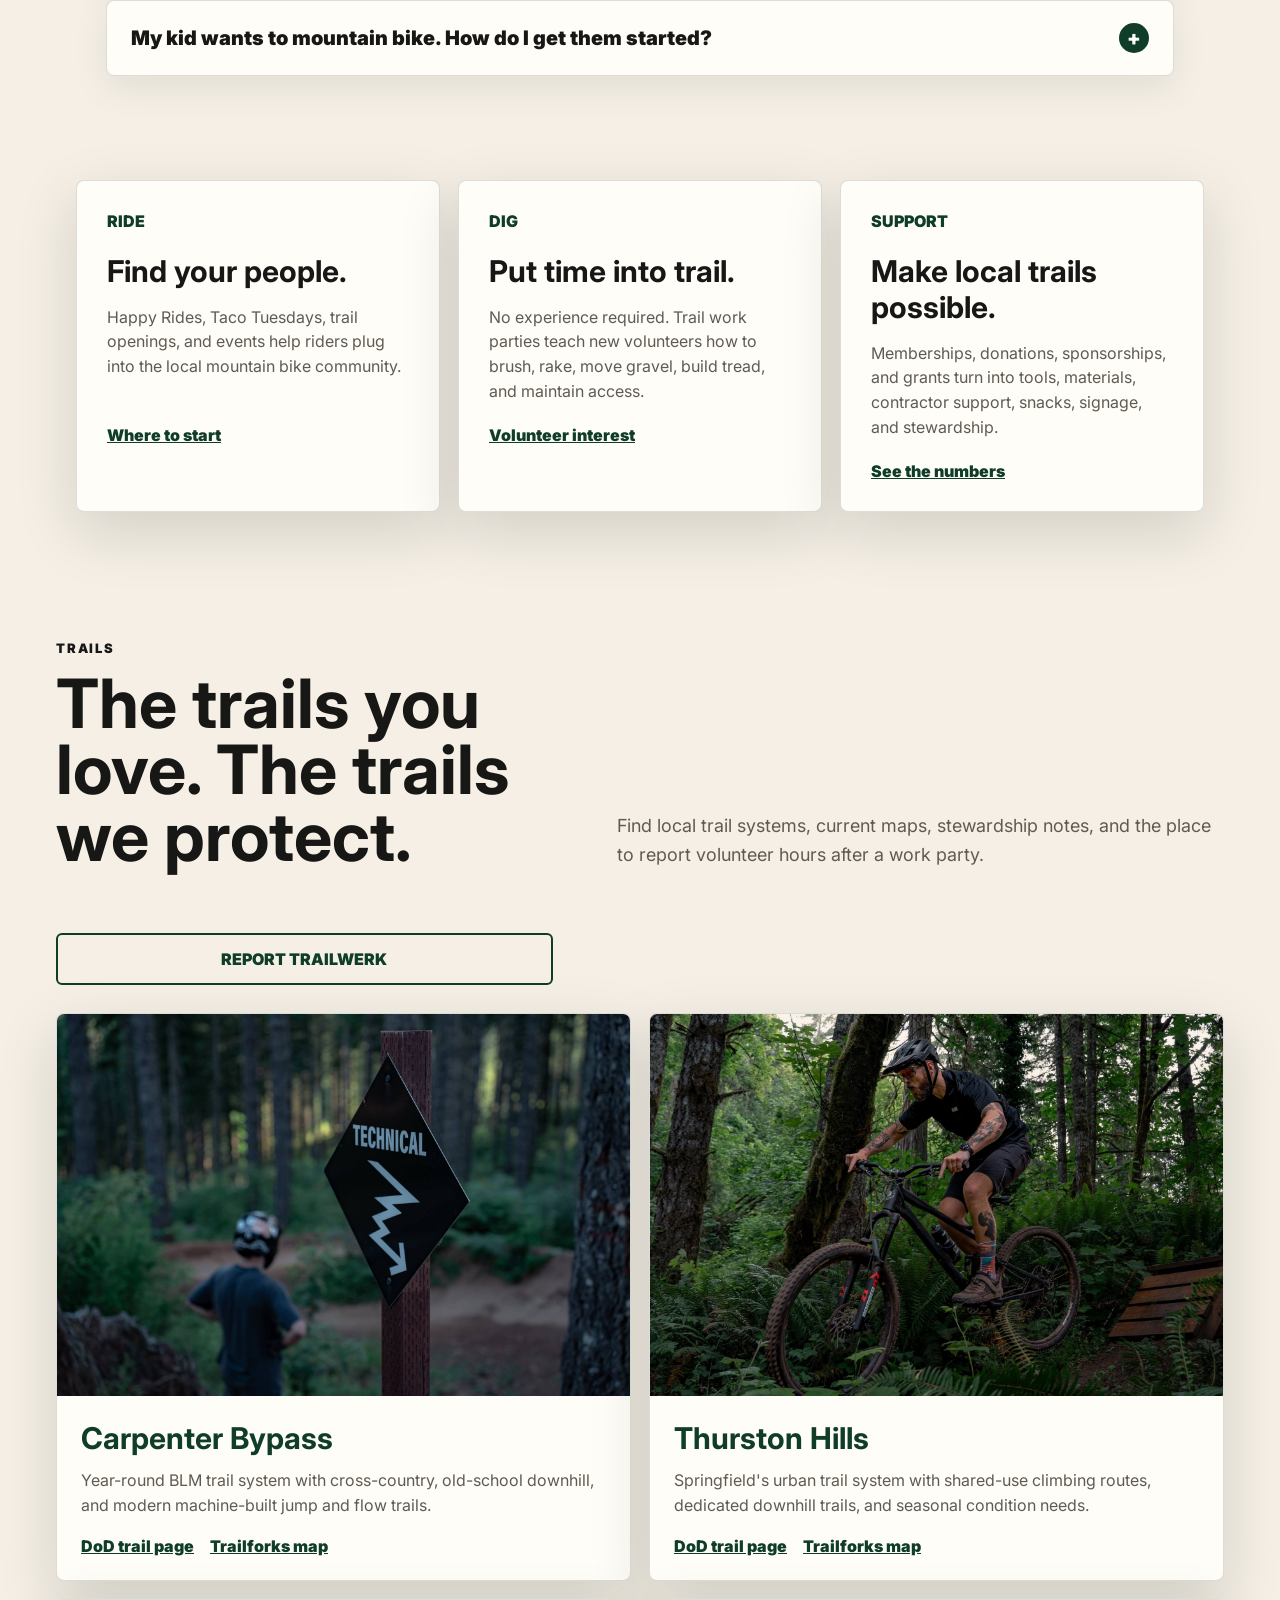
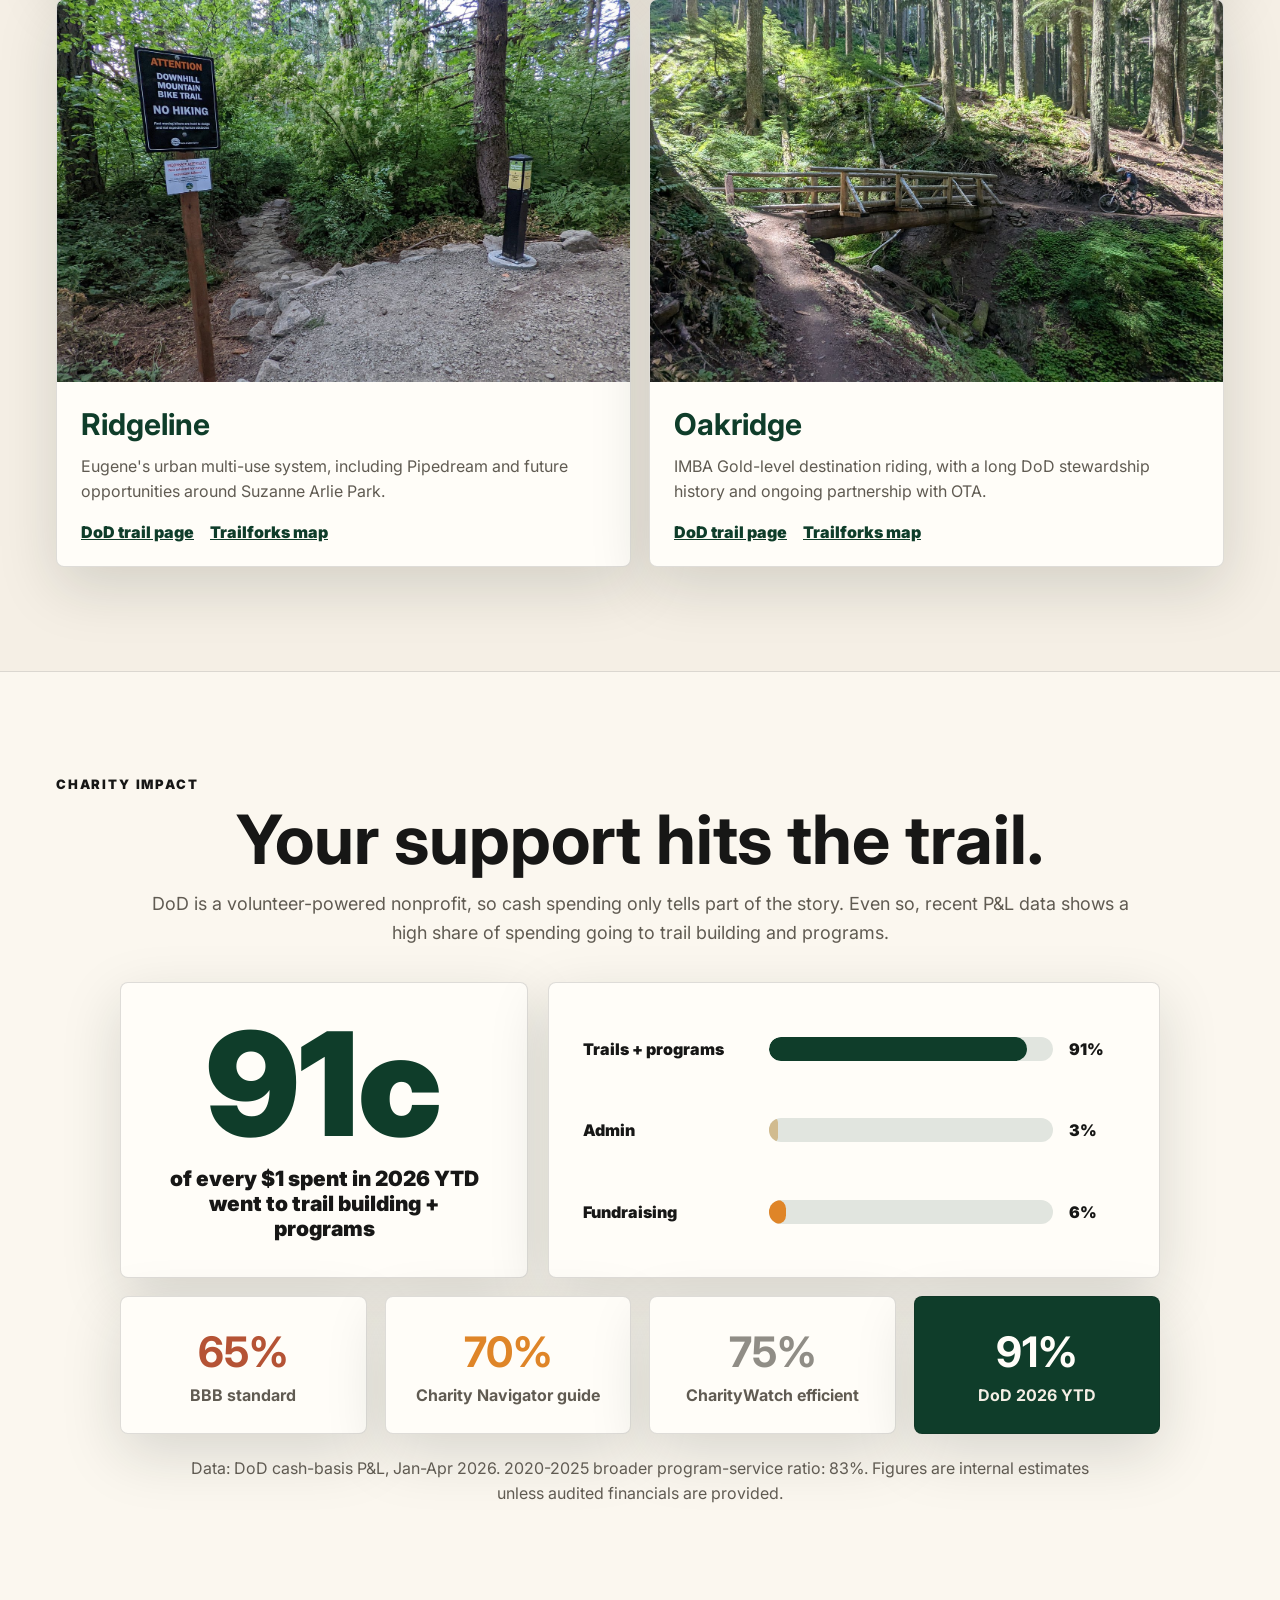
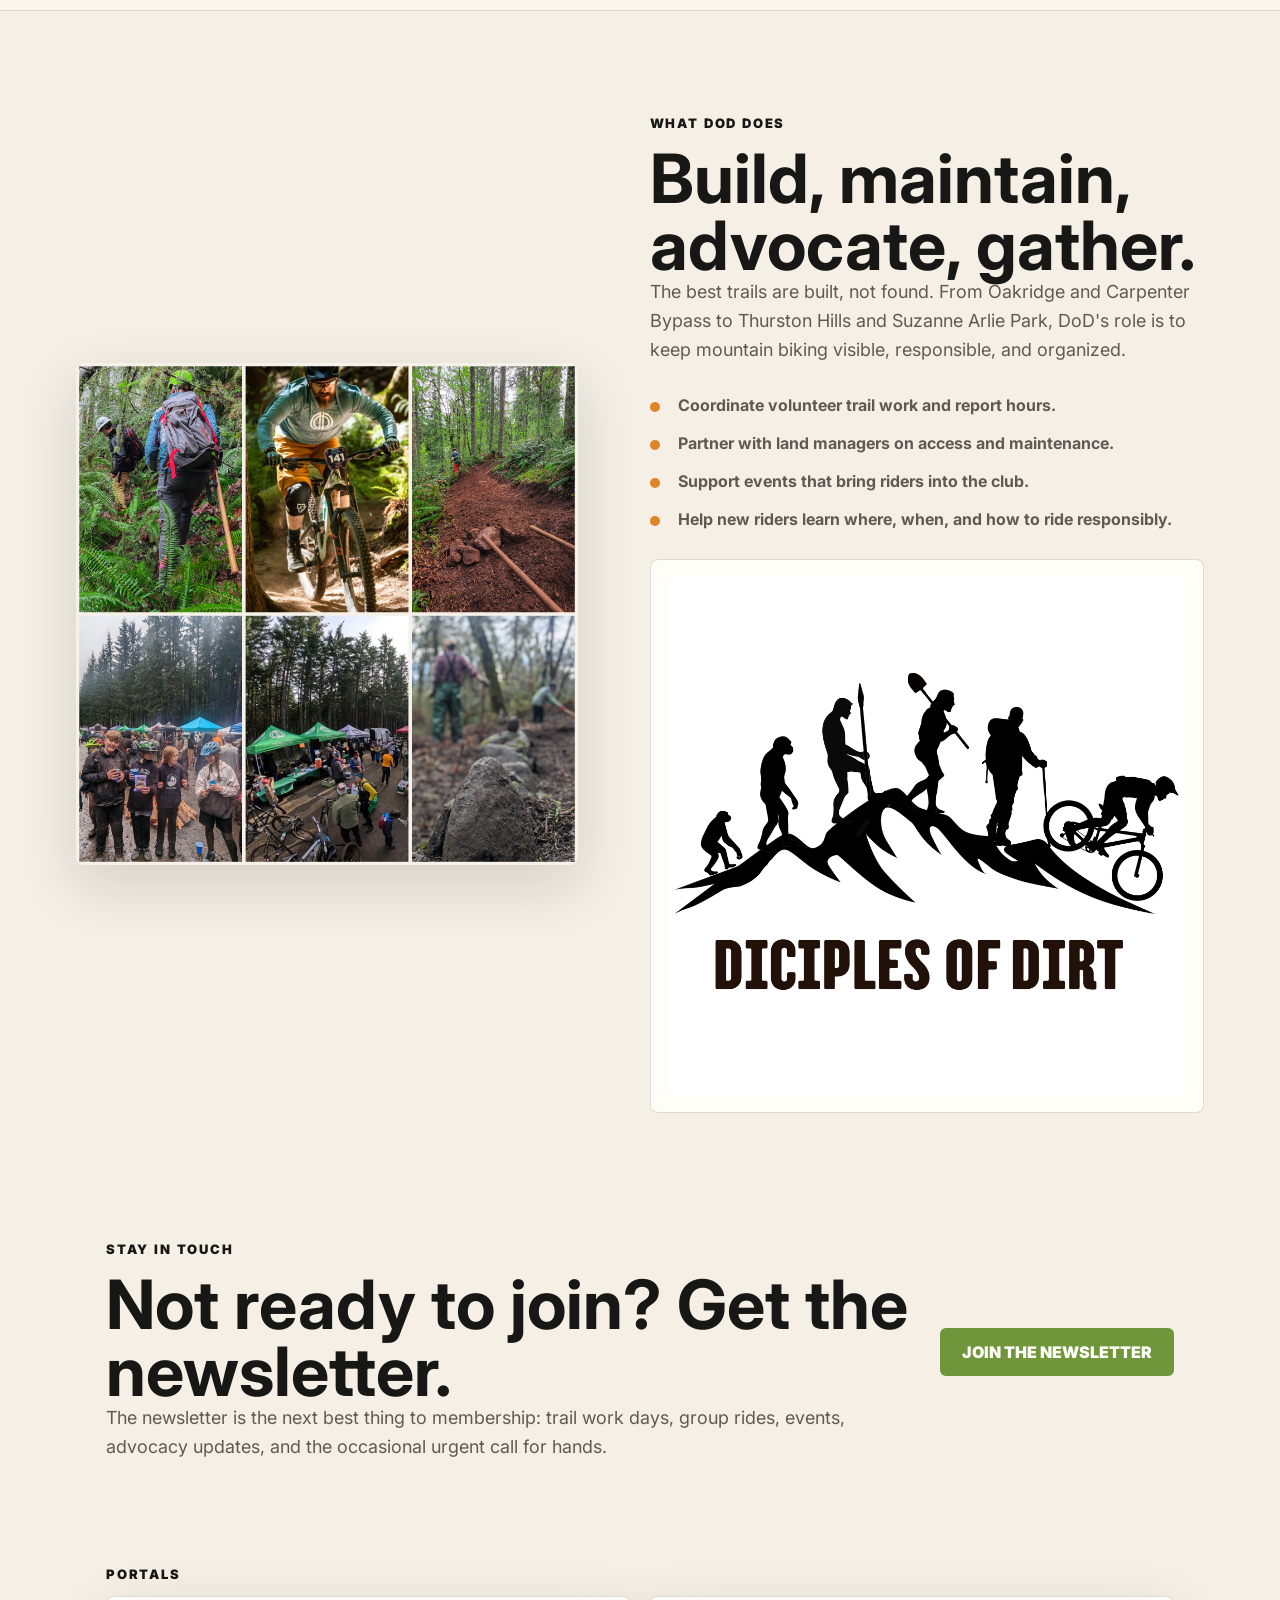
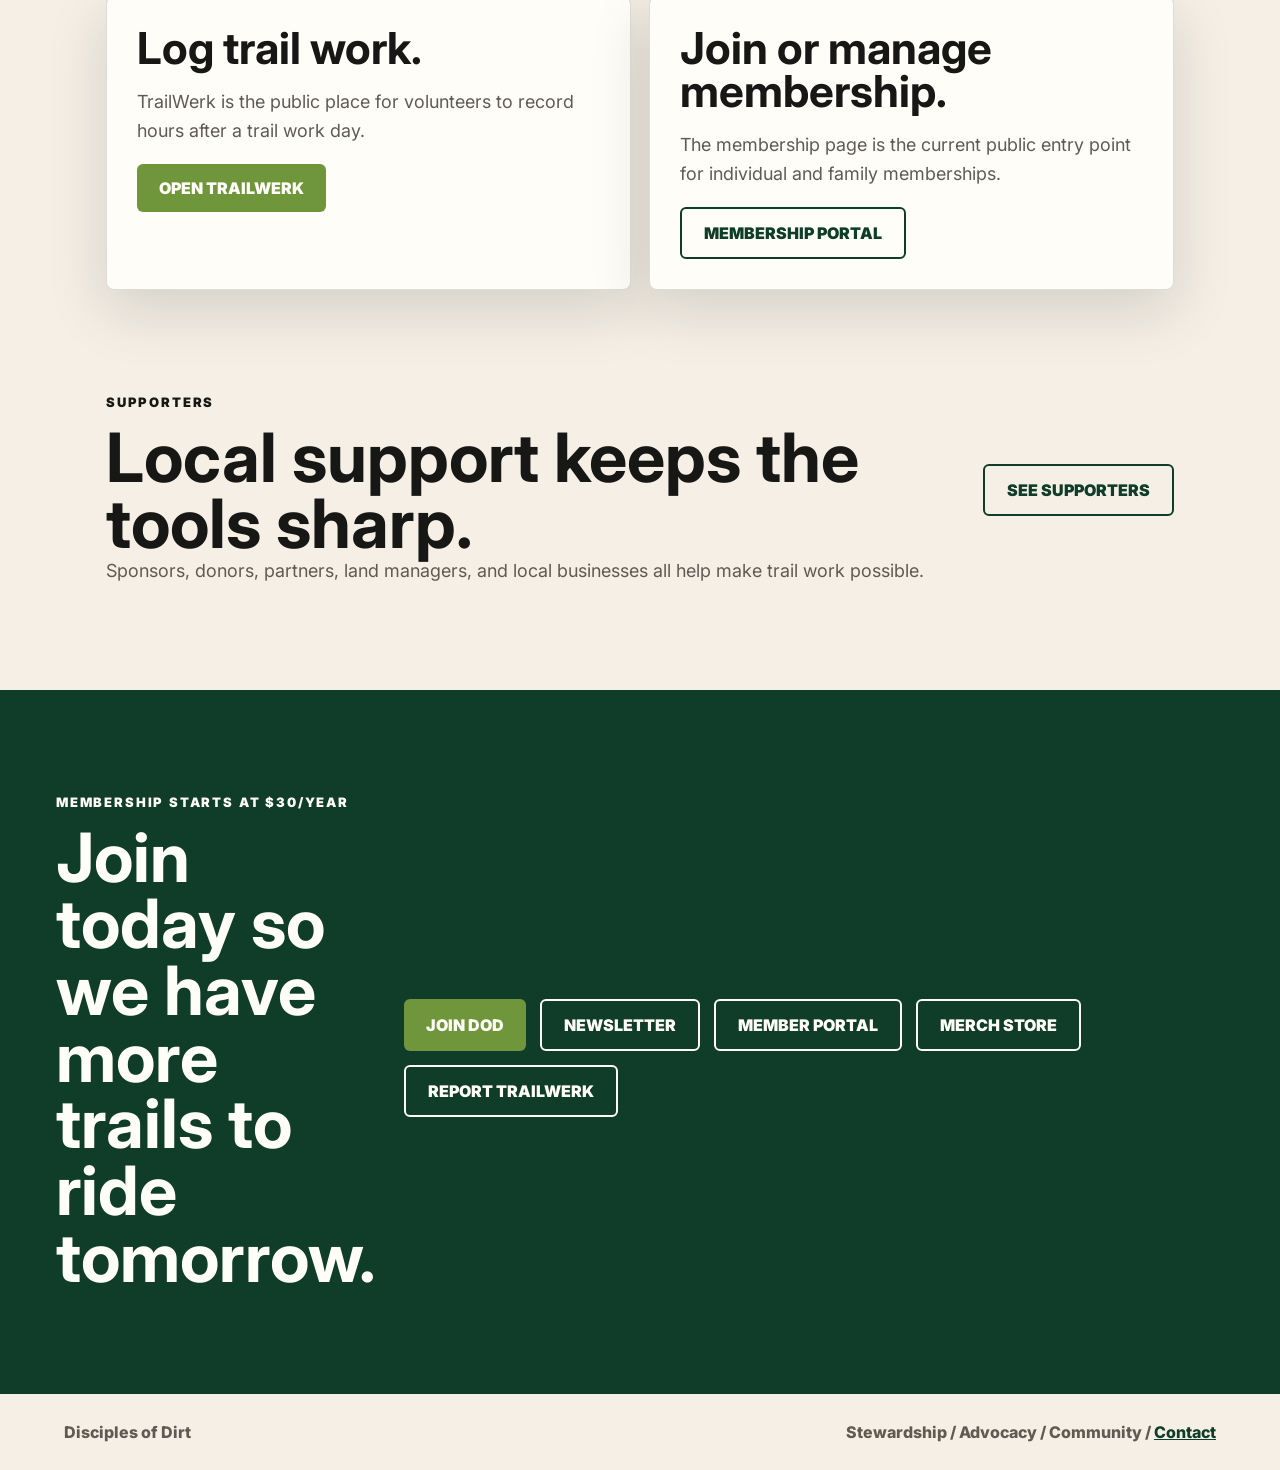
==== commit 484ef7e8: "Update trail copy and merch link" ====
--- a/index.html
+++ b/index.html
@@ -172,7 +172,7 @@
     <section class="trail-section" id="trails">
       <div class="section-kicker">Trails</div>
       <div class="trail-header">
-        <h2>The trails we help care for.</h2>
+        <h2>The trails you love. The trails we protect.</h2>
         <p>Find local trail systems, current maps, stewardship notes, and the place to report volunteer hours after a work party.</p>
         <a class="button secondary dark" href="https://trailwerk.org/">Report TrailWerk</a>
       </div>
@@ -277,7 +277,7 @@
       <div class="story-copy">
         <div class="section-kicker">What DoD does</div>
         <h2>Build, maintain, advocate, gather.</h2>
-        <p>From Oakridge and Carpenter Bypass to Thurston Hills, Ridgeline conversations, and future Eugene/Springfield trail systems, DoD's role is to keep mountain biking visible, responsible, and organized.</p>
+        <p>The best trails are built, not found. From Oakridge and Carpenter Bypass to Thurston Hills and Suzanne Arlie Park, DoD's role is to keep mountain biking visible, responsible, and organized.</p>
         <ul class="check-list">
           <li>Coordinate volunteer trail work and report hours.</li>
           <li>Partner with land managers on access and maintenance.</li>
@@ -333,6 +333,7 @@
         <a class="button primary" href="https://disciplesofdirt.org/get-involved/">Join DoD</a>
         <a class="button secondary" href="https://disciplesofdirt.org/newsletters/">Newsletter</a>
         <a class="button secondary" href="https://disciplesofdirt.org/membership/">Member portal</a>
+        <a class="button secondary" href="https://disciples-of-dirt.printify.me/?mc_cid=80af2da29e&amp;mc_eid=aba1d73bf5">Merch store</a>
         <a class="button secondary dark" href="https://trailwerk.org/">Report TrailWerk</a>
       </div>
     </section>
